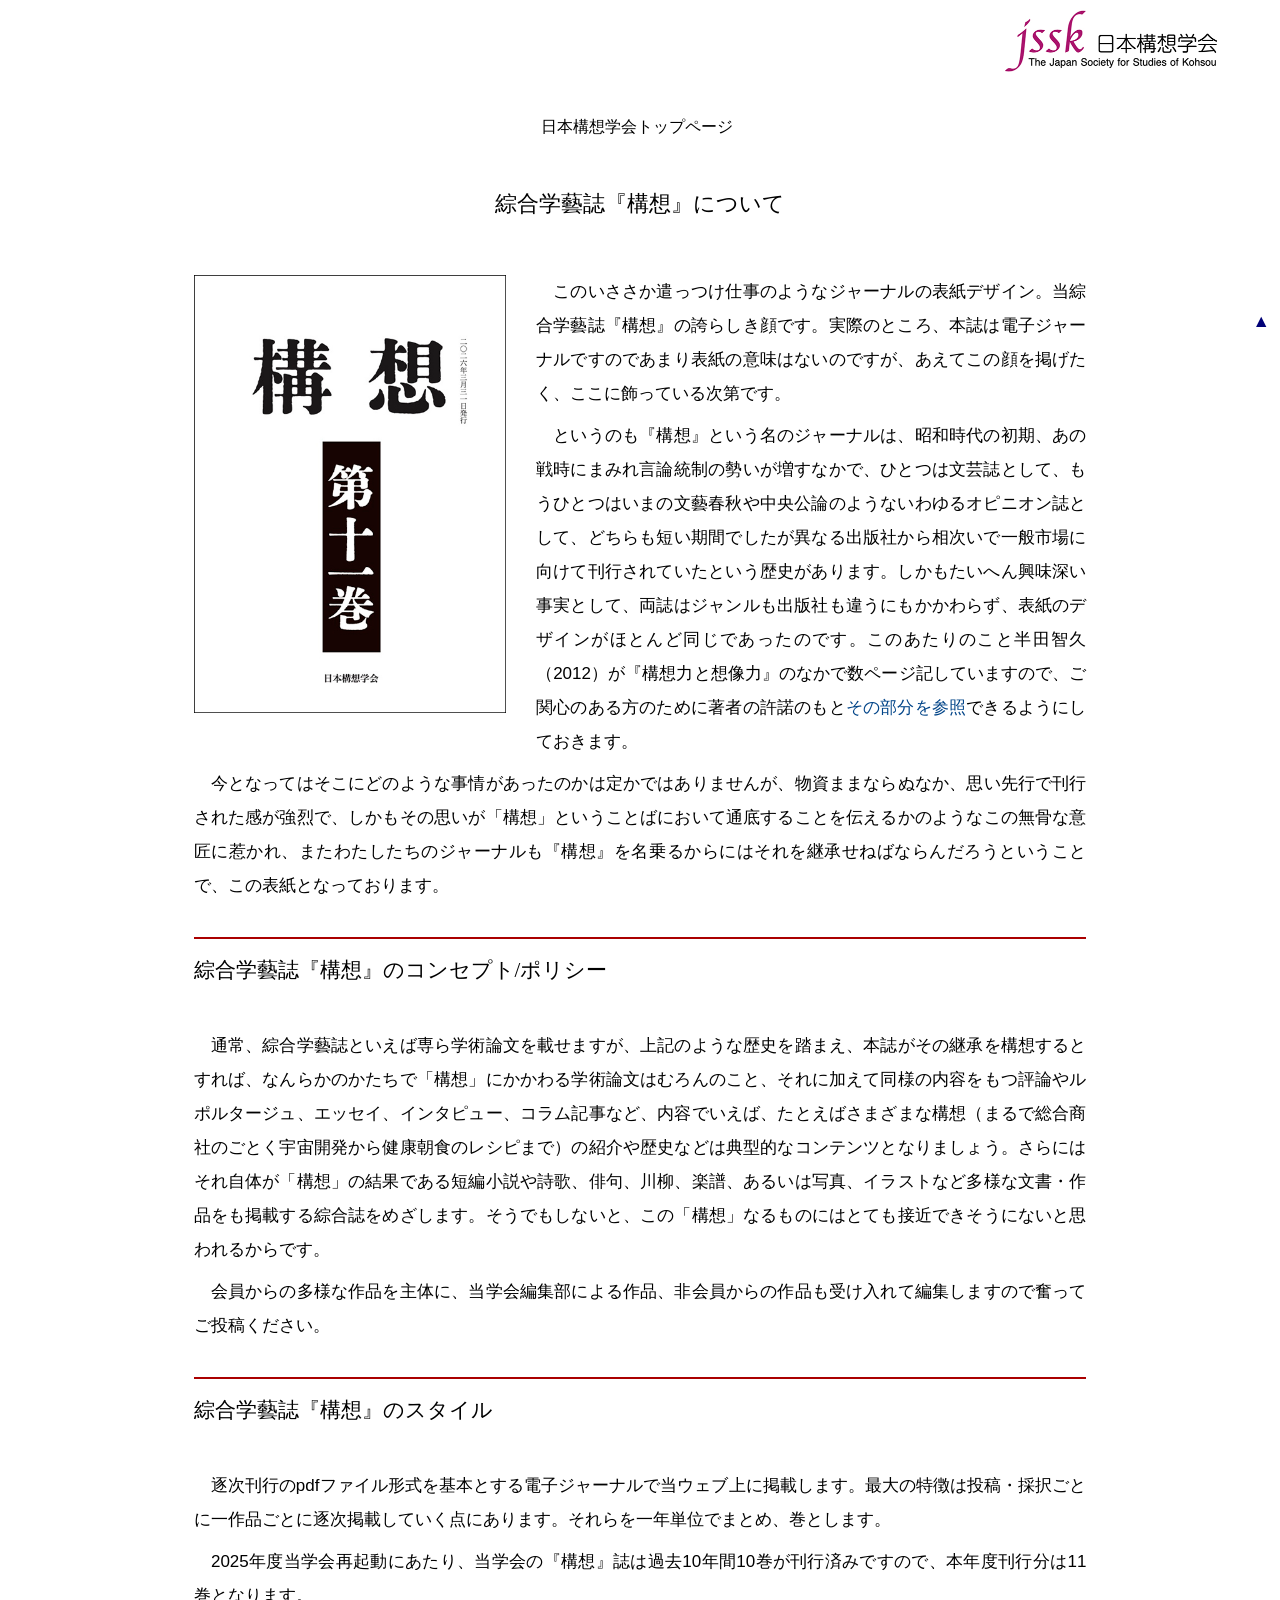
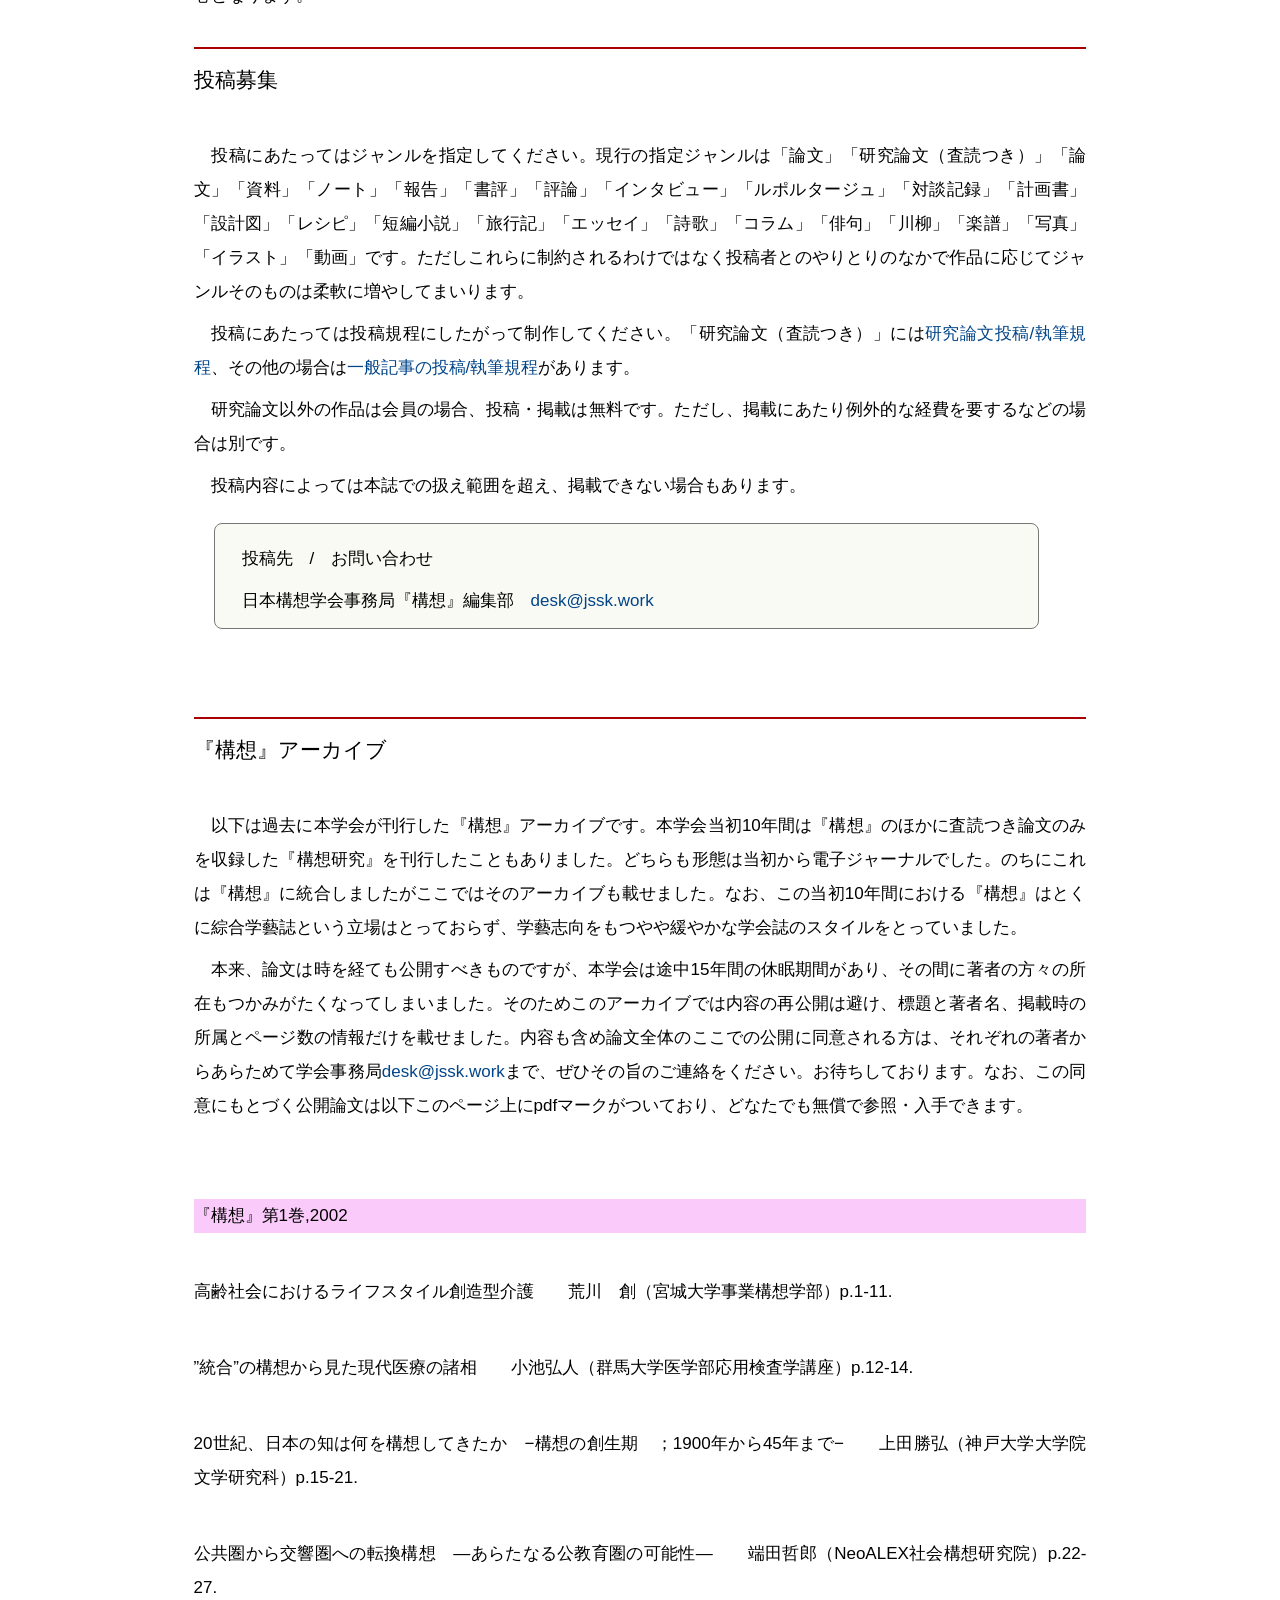
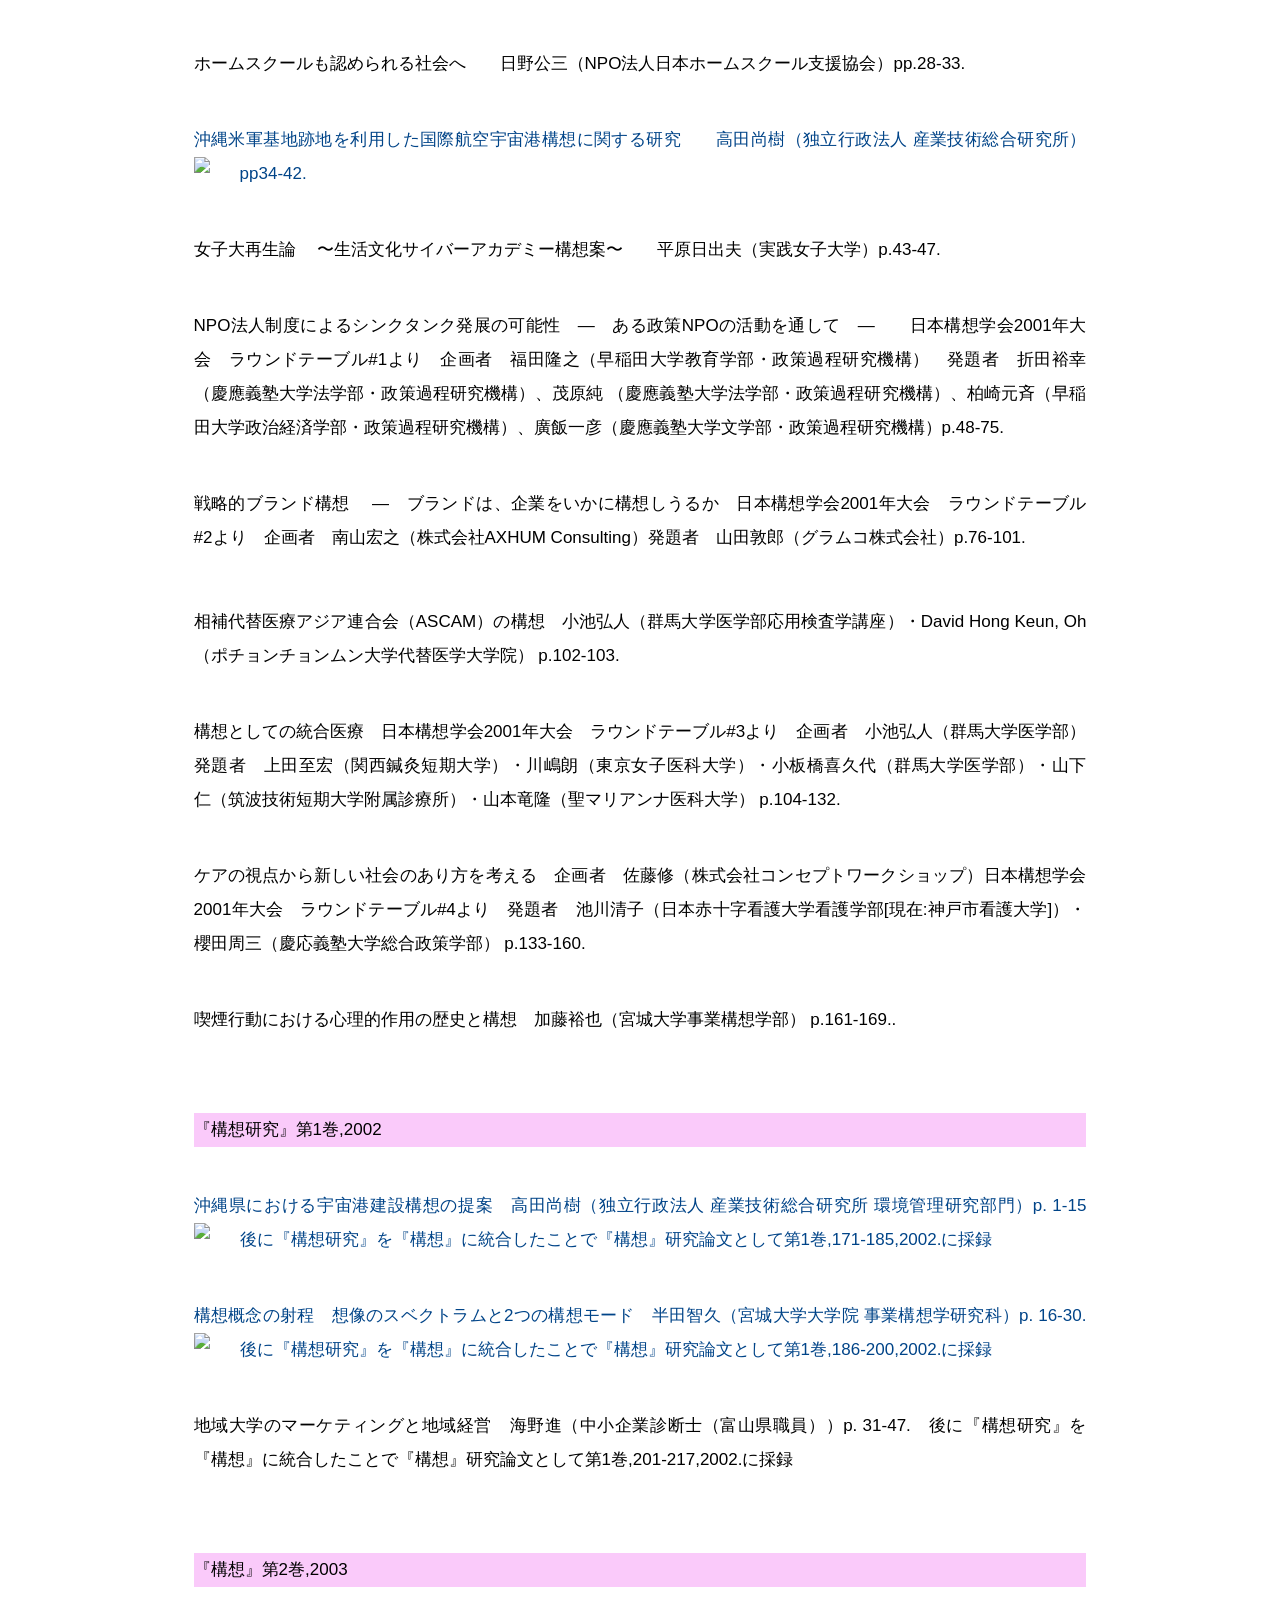
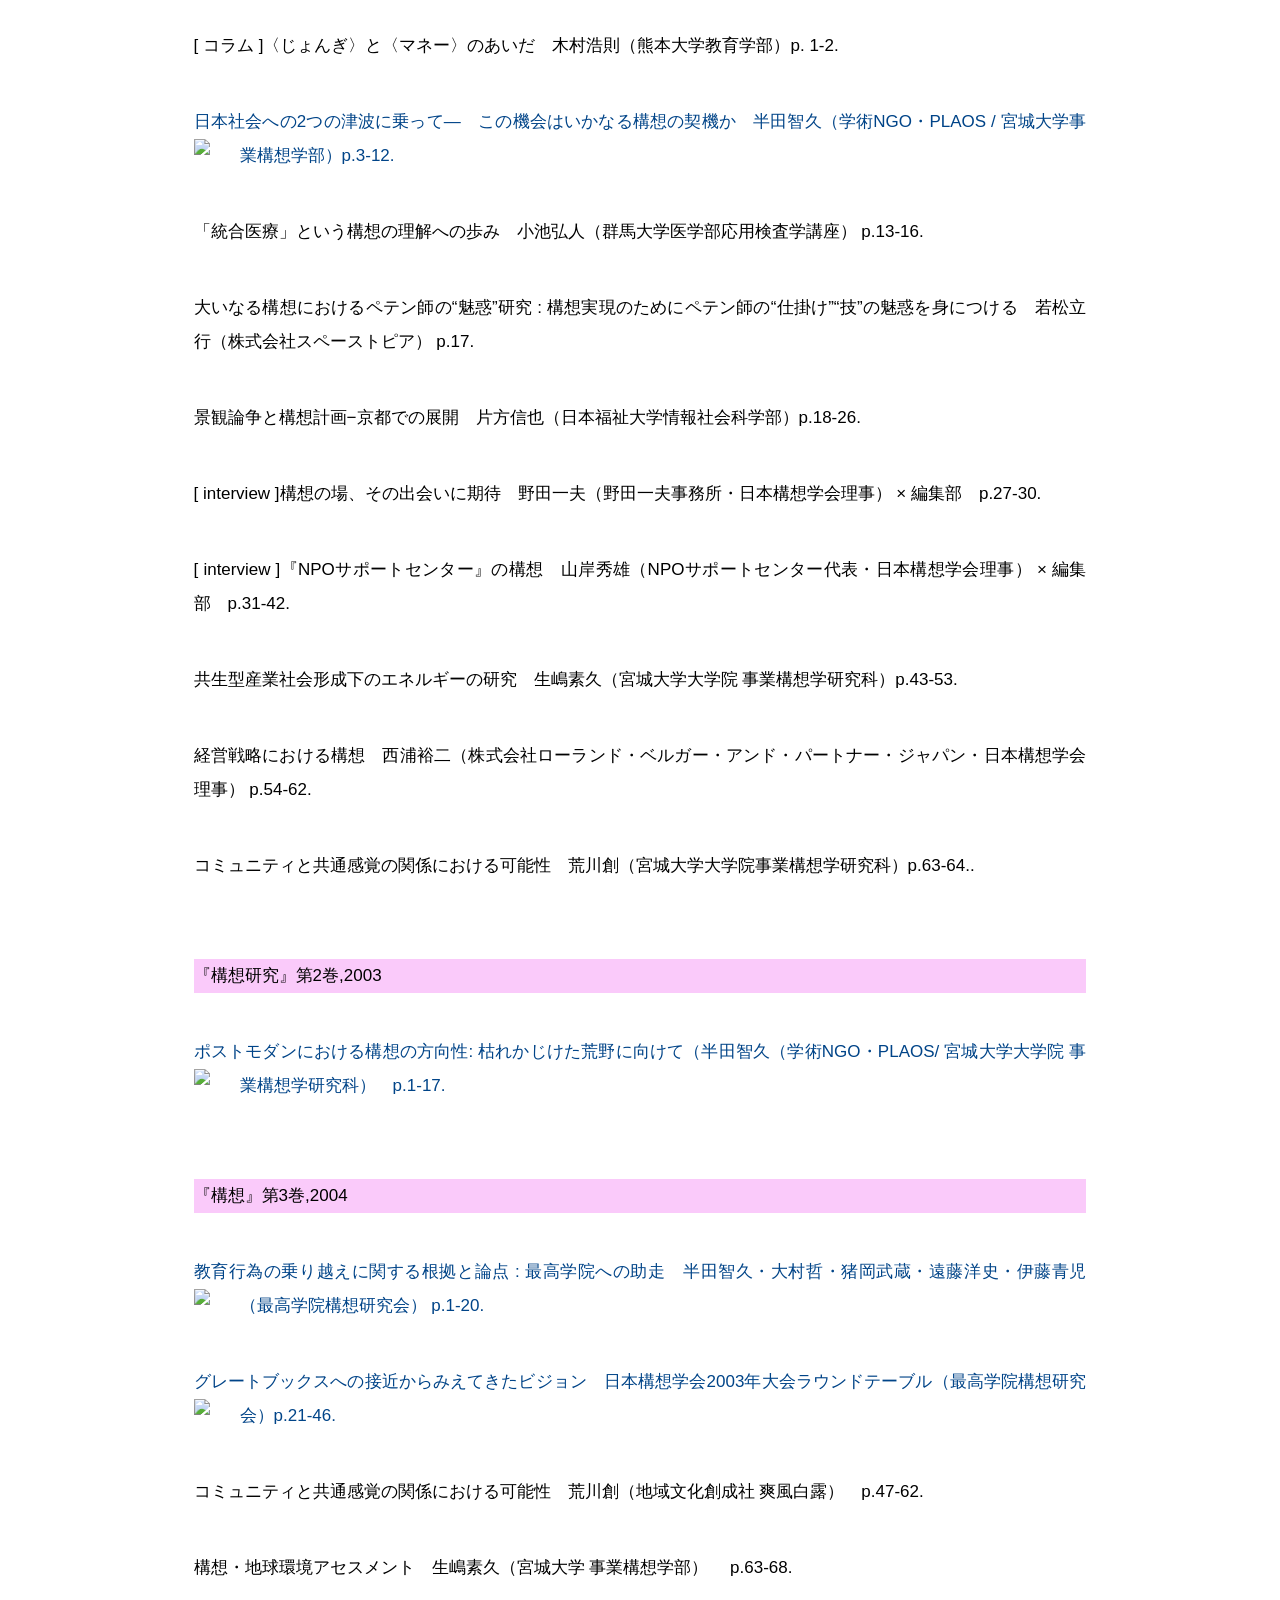
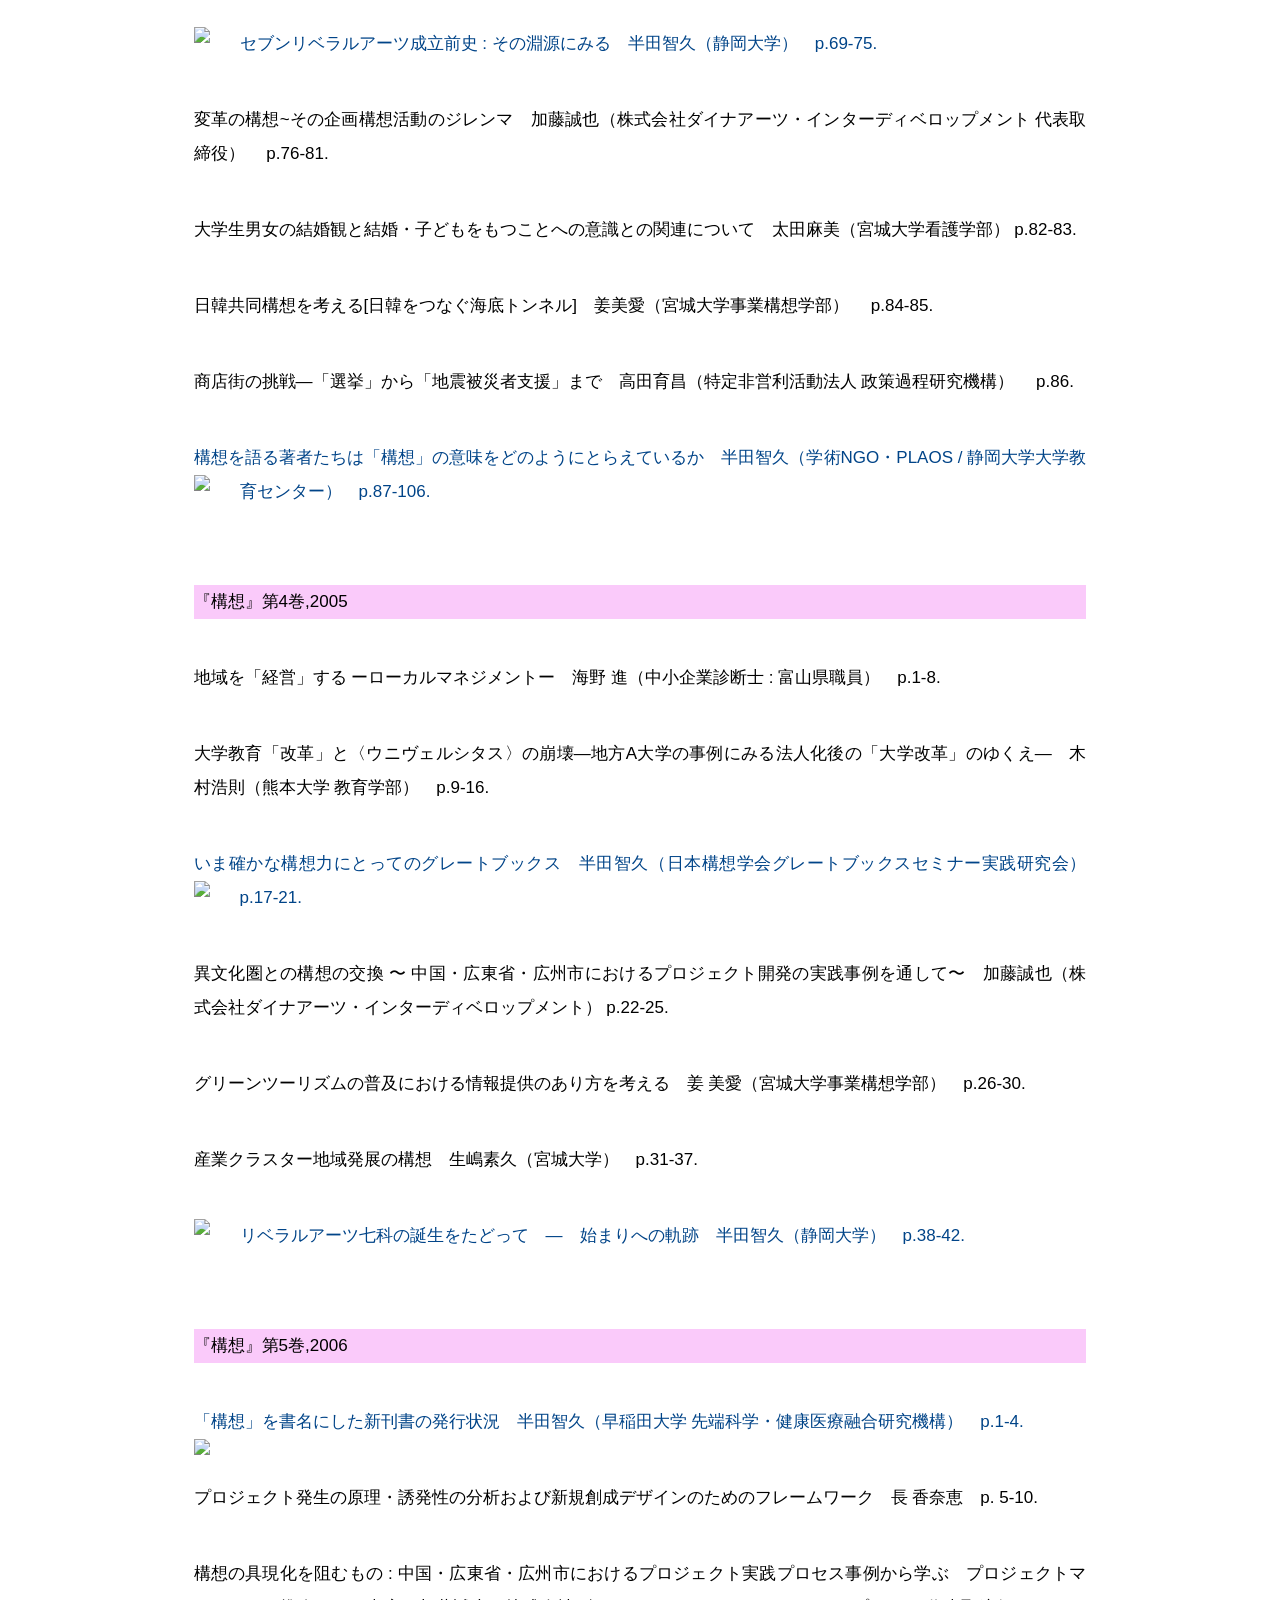
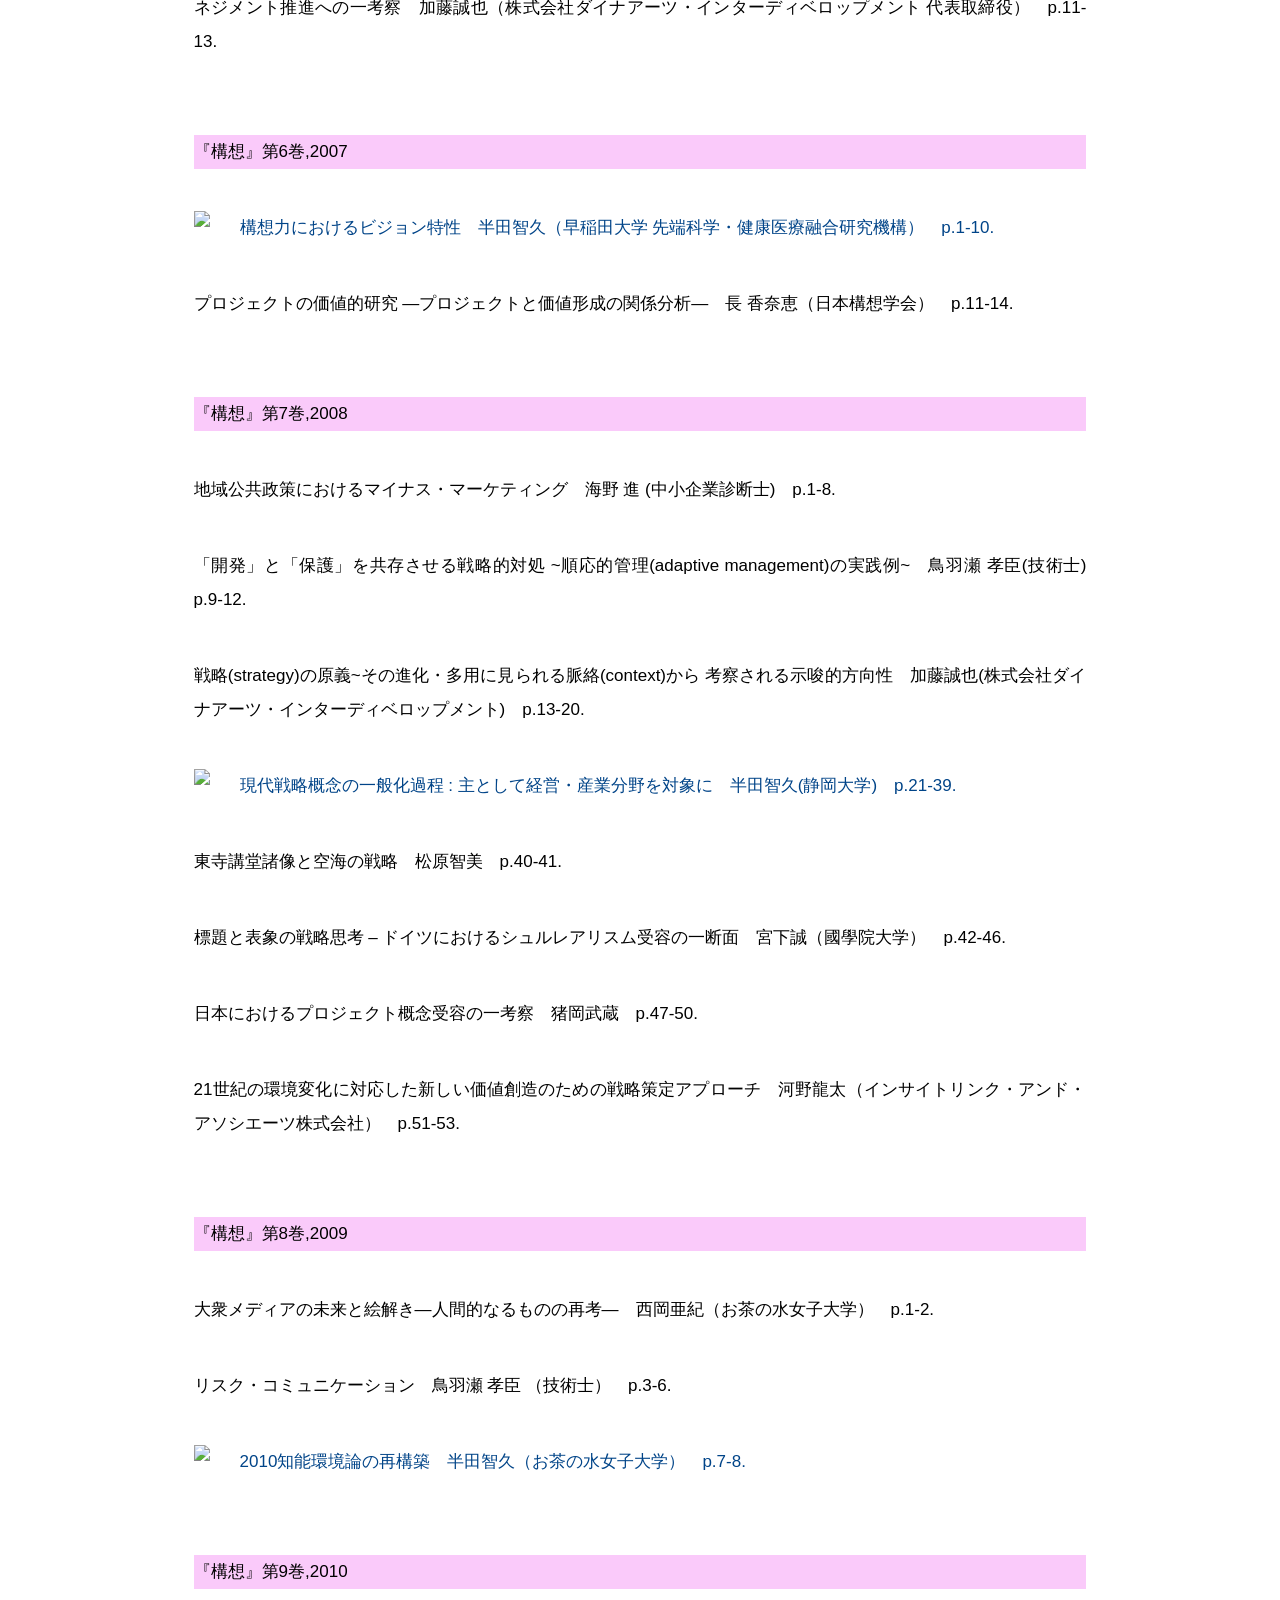
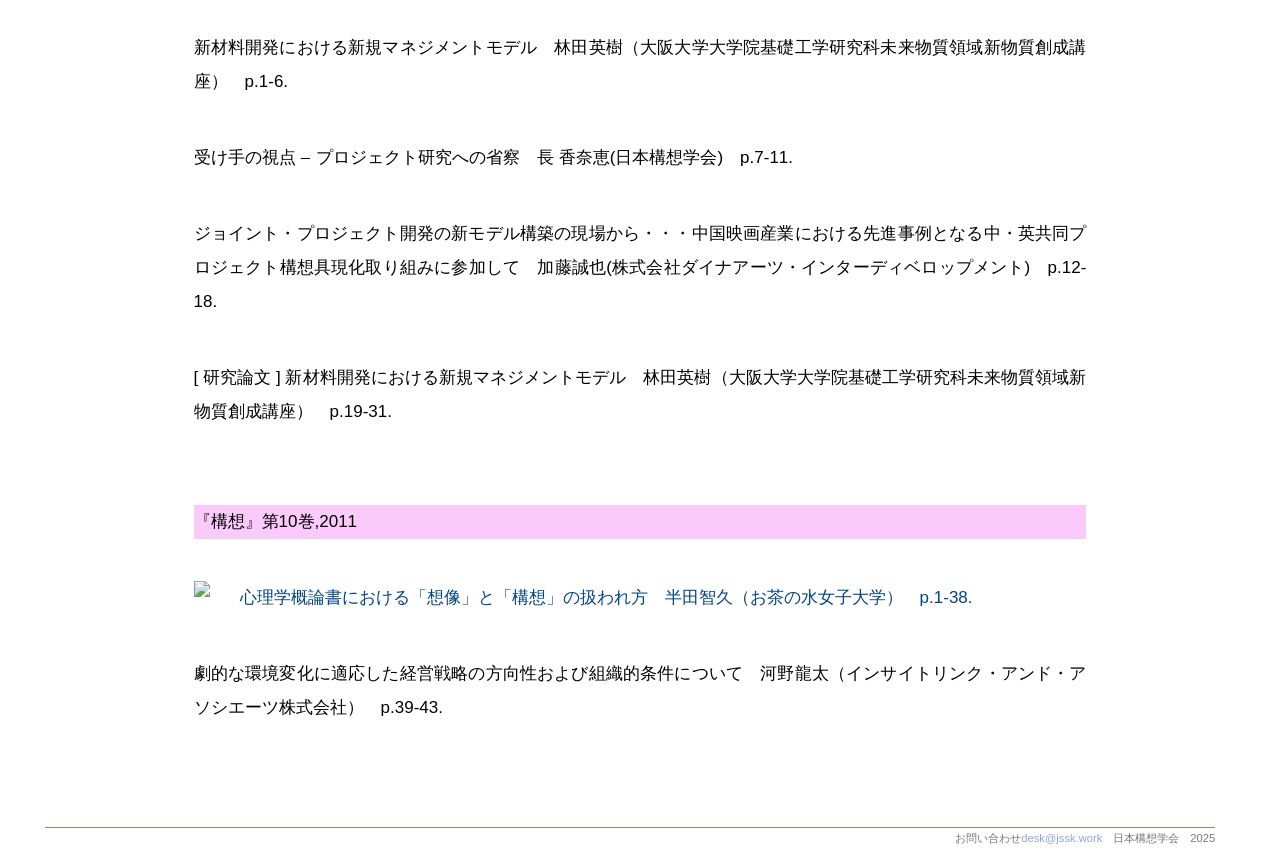
==== jour.html @ 6f62ec65 "Add files via upload" ====
<!DOCTYPE html>
<html lang="ja">
<head>

<title>日本構想学会</title>

<meta charset="utf-8">

<meta name="viewport" content="width=device-width,initial-scale=1.0">

<link rel="icon" type="image/png" href="images/aticon152.png">
<link rel="apple-touch-icon" href="images/aticon152.png"> 

<link rel="stylesheet" type="text/css" href="css/jssk1.css">
		<script type="text/javascript" src="js/jquery-1.11.0.min.js"></script>
<script type="text/javascript" src="js/smooth-scroll.min.js"></script>

<script type="text/javascript">
		 $(function () {
		   $('input[type="submit"]').button(); 
		  $('input[type="button"]').button();
			 $('a.fn1').button();
		//   $('#nav-dock a').button();
	});	  
 </script>
		<script type="text/javascript" src="//typesquare.com/3/tsst/script/ja/typesquare.js?617a9637c19c449ebeb654f1ac1e02e5" charset="utf-8"></script>

</head>
  

<body>

<div id="nav-dock">
		<a href="#sec" data-scroll><div class="aa">▲</div></a><br>
</div>

<div id="wrapper">
<div id="sec"></div>
<div id="topline">
<div class="c2">
	<div class ="logo">
		<a href="index.php"><img src="images/jsskLOBOm.jpg"></a>
	</div>
</div>

</div>

<div id="menu">
	<div id="menu-inner">
		<div id="navArea">
			<nav>
				<div class="inner">
					<ul id="menu-content">
						<li>
							<a href="index.html">日本構想学会トップページ<i class="blogicon-chevron-down"></i></a>
						</li>
					</ul>
				</div>
			</nav>
		</div>
	</div>
</div>


<div class="jus75">
<div class="txtx8">綜合学藝誌『構想』について</div>
<br>
<div class="pngon45L">
	<a href="kj.php"><img src="images/kohcov.jpg"></a>
</div>

<p>　このいささか遣っつけ仕事のようなジャーナルの表紙デザイン。当綜合学藝誌『構想』の誇らしき顔です。実際のところ、本誌は電子ジャーナルですのであまり表紙の意味はないのですが、あえてこの顔を掲げたく、ここに飾っている次第です。</p>
<p>　というのも『構想』という名のジャーナルは、昭和時代の初期、あの戦時にまみれ言論統制の勢いが増すなかで、ひとつは文芸誌として、もうひとつはいまの文藝春秋や中央公論のようないわゆるオピニオン誌として、どちらも短い期間でしたが異なる出版社から相次いで一般市場に向けて刊行されていたという歴史があります。しかもたいへん興味深い事実として、両誌はジャンルも出版社も違うにもかかわらず、表紙のデザインがほとんど同じであったのです。このあたりのこと半田智久（2012）が『構想力と想像力』のなかで数ページ記していますので、ご関心のある方のために著者の許諾のもと<a = href="pdf/kands.pdf">その部分を参照</a>できるようにしておきます。</p>
<p>　今となってはそこにどのような事情があったのかは定かではありませんが、物資ままならぬなか、思い先行で刊行された感が強烈で、しかもその思いが「構想」ということばにおいて通底することを伝えるかのようなこの無骨な意匠に惹かれ、またわたしたちのジャーナルも『構想』を名乗るからにはそれを継承せねばならんだろうということで、この表紙となっております。</p>
<br>

<div class="txtx7red">綜合学藝誌『構想』のコンセプト/ポリシー</div>
<br>

<p>　通常、綜合学藝誌といえば専ら学術論文を載せますが、上記のような歴史を踏まえ、本誌がその継承を構想するとすれば、なんらかのかたちで「構想」にかかわる学術論文はむろんのこと、それに加えて同様の内容をもつ評論やルポルタージュ、エッセイ、インタピュー、コラム記事など、内容でいえば、たとえばさまざまな構想（まるで総合商社のごとく宇宙開発から健康朝食のレシピまで）の紹介や歴史などは典型的なコンテンツとなりましょう。さらにはそれ自体が「構想」の結果である短編小説や詩歌、俳句、川柳、楽譜、あるいは写真、イラストなど多様な文書・作品をも掲載する綜合誌をめざします。そうでもしないと、この「構想」なるものにはとても接近できそうにないと思われるからです。</p>
<p>　会員からの多様な作品を主体に、当学会編集部による作品、非会員からの作品も受け入れて編集しますので奮ってご投稿ください。</p>
<br>

<div class="txtx7red">綜合学藝誌『構想』のスタイル</div>
<br>
<p>　逐次刊行のpdfファイル形式を基本とする電子ジャーナルで当ウェブ上に掲載します。最大の特徴は投稿・採択ごとに一作品ごとに逐次掲載していく点にあります。それらを一年単位でまとめ、巻とします。</p>
<p>　2025年度当学会再起動にあたり、当学会の『構想』誌は過去10年間10巻が刊行済みですので、本年度刊行分は11巻となります。</p>

<br>

<div class="txtx7red">投稿募集</div>
<br>
<p>　投稿にあたってはジャンルを指定してください。現行の指定ジャンルは「論文」「研究論文（査読つき）」「論文」「資料」「ノート」「報告」「書評」「評論」「インタビュー」「ルポルタージュ」「対談記録」「計画書」「設計図」「レシピ」「短編小説」「旅行記」「エッセイ」「詩歌」「コラム」「俳句」「川柳」「楽譜」「写真」「イラスト」「動画」です。ただしこれらに制約されるわけではなく投稿者とのやりとりのなかで作品に応じてジャンルそのものは柔軟に増やしてまいります。</p>
<p>　投稿にあたっては投稿規程にしたがって制作してください。「研究論文（査読つき）」には<a href="pdf/rurjw.pdf">研究論文投稿/執筆規程</a>、その他の場合は<a href="pdf/rugjw.pdf">一般記事の投稿/執筆規程</a>があります。</p>
<p>　研究論文以外の作品は会員の場合、投稿・掲載は無料です。ただし、掲載にあたり例外的な経費を要するなどの場合は別です。</p>
<p>　投稿内容によっては本誌での扱え範囲を超え、掲載できない場合もあります。</p>
<div class="ccc2">
<p>　投稿先　/　お問い合わせ</p>
<p>　日本構想学会事務局『構想』編集部　<a href="mailto:desk@jssk.work">desk@jssk.work</a></p>
</div>
<br>
<br>
<div class="clear"></div>
<div class="txtx7red">『構想』アーカイブ</div>
<br>
<p>　以下は過去に本学会が刊行した『構想』アーカイブです。本学会当初10年間は『構想』のほかに査読つき論文のみを収録した『構想研究』を刊行したこともありました。どちらも形態は当初から電子ジャーナルでした。のちにこれは『構想』に統合しましたがここではそのアーカイブも載せました。なお、この当初10年間における『構想』はとくに綜合学藝誌という立場はとっておらず、学藝志向をもつやや緩やかな学会誌のスタイルをとっていました。</p>
<p>　本来、論文は時を経ても公開すべきものですが、本学会は途中15年間の休眠期間があり、その間に著者の方々の所在もつかみがたくなってしまいました。そのためこのアーカイブでは内容の再公開は避け、標題と著者名、掲載時の所属とページ数の情報だけを載せました。内容も含め論文全体のここでの公開に同意される方は、それぞれの著者からあらためて学会事務局<a href="mailto:desk@jssk.work">desk@jssk.work</a>まで、ぜひその旨のご連絡をください。お待ちしております。なお、この同意にもとづく公開論文は以下このページ上にpdfマークがついており、どなたでも無償で参照・入手できます。</p>
<br><br>
<p style="background-color:#facafa;">『構想』第1巻,2002</p>
　<br>

<p>高齢社会におけるライフスタイル創造型介護　　荒川　創（宮城大学事業構想学部）p.1-11.</p>
<br>
<p>”統合”の構想から見た現代医療の諸相　　小池弘人（群馬大学医学部応用検査学講座）p.12-14.</p>
<br>
<p>20世紀、日本の知は何を構想してきたか　−構想の創生期　；1900年から45年まで−　　上田勝弘（神戸大学大学院文学研究科）p.15-21.</p>
<br>
<p>公共圏から交響圏への転換構想　—あらたなる公教育圏の可能性—　　端田哲郎（NeoALEX社会構想研究院）p.22-27.</p>
<br>
<p>ホームスクールも認められる社会へ　　日野公三（NPO法人日本ホームスクール支援協会）pp.28-33.</p>
<br>
<p><a href="pdf/k1-34.pdf">沖縄米軍基地跡地を利用した国際航空宇宙港構想に関する研究　　高田尚樹（独立行政法人 産業技術総合研究所）pp34-42.　<img src="images/PDF.png"></a></p>
<br>
<p>女子大再生論 　〜生活文化サイバーアカデミー構想案〜　　平原日出夫（実践女子大学）p.43-47.</p>
<br>
<p>NPO法人制度によるシンクタンク発展の可能性　—　ある政策NPOの活動を通して　—　　日本構想学会2001年大会　ラウンドテーブル#1より　企画者　福田隆之（早稲田大学教育学部・政策過程研究機構）　発題者　折田裕幸（慶應義塾大学法学部・政策過程研究機構）、茂原純 （慶應義塾大学法学部・政策過程研究機構）、柏崎元斉（早稲田大学政治経済学部・政策過程研究機構）、廣飯一彦（慶應義塾大学文学部・政策過程研究機構）p.48-75.</p>
<br>
<p>戦略的ブランド構想 　—　ブランドは、企業をいかに構想しうるか　日本構想学会2001年大会　ラウンドテーブル#2より　企画者　南山宏之（株式会社AXHUM Consulting）発題者　山田敦郎（グラムコ株式会社）p.76-101.
<p><p>　　　　
<p><p>相補代替医療アジア連合会（ASCAM）の構想　小池弘人（群馬大学医学部応用検査学講座）・David Hong Keun, Oh（ポチョンチョンムン大学代替医学大学院） p.102-103.</p>
<br>
<p>構想としての統合医療　日本構想学会2001年大会　ラウンドテーブル#3より　企画者　小池弘人（群馬大学医学部）発題者　上田至宏（関西鍼灸短期大学）・川嶋朗（東京女子医科大学）・小板橋喜久代（群馬大学医学部）・山下　仁（筑波技術短期大学附属診療所）・山本竜隆（聖マリアンナ医科大学） p.104-132.</p>
<br>
<p>ケアの視点から新しい社会のあり方を考える　企画者　佐藤修（株式会社コンセプトワークショップ）日本構想学会2001年大会　ラウンドテーブル#4より　発題者　池川清子（日本赤十字看護大学看護学部[現在:神戸市看護大学]）・櫻田周三（慶応義塾大学総合政策学部） p.133-160.</p>
<br>
<p>喫煙行動における心理的作用の歴史と構想　加藤裕也（宮城大学事業構想学部） p.161-169..</p>
<br><br>

<p style="background-color:#facafa;">『構想研究』第1巻,2002</p>
　<br>
<p><a href="pdf/k1-171.pdf">沖縄県における宇宙港建設構想の提案　高田尚樹（独立行政法人 産業技術総合研究所 環境管理研究部門）p. 1-15　後に『構想研究』を『構想』に統合したことで『構想』研究論文として第1巻,171-185,2002.に採録　<img src="images/PDF.png"></a></p>
<br>
<p><a href="pdf/kk1-16.pdf">構想概念の射程　想像のスベクトラムと2つの構想モード　半田智久（宮城大学大学院 事業構想学研究科）p. 16-30.　後に『構想研究』を『構想』に統合したことで『構想』研究論文として第1巻,186-200,2002.に採録　<img src="images/PDF.png"></a></p>
<br>
<p>地域大学のマーケティングと地域経営　海野進（中小企業診断士（富山県職員））p. 31-47.　後に『構想研究』を『構想』に統合したことで『構想』研究論文として第1巻,201-217,2002.に採録　</p>
<br><br>

<p style="background-color:#facafa;">『構想』第2巻,2003</p>
　<br>
<p>[ コラム ]〈じょんぎ〉と〈マネー〉のあいだ　木村浩則（熊本大学教育学部）p. 1-2.</p>
<br>
<p><a href="pdf/k2-3.pdf">日本社会への2つの津波に乗って—　この機会はいかなる構想の契機か　半田智久（学術NGO・PLAOS / 宮城大学事業構想学部）p.3-12.　<img src="images/PDF.png"></a></p>
<br>
<p>「統合医療」という構想の理解への歩み　小池弘人（群馬大学医学部応用検査学講座） p.13-16.</p>
<br>
<p>大いなる構想におけるペテン師の“魅惑”研究 : 構想実現のためにペテン師の“仕掛け”“技”の魅惑を身につける　若松立行（株式会社スペーストピア） p.17.</p>
<br>
<p>景観論争と構想計画−京都での展開　片方信也（日本福祉大学情報社会科学部）p.18-26.</p>
<br>
<p>[ interview ]構想の場、その出会いに期待　野田一夫（野田一夫事務所・日本構想学会理事） × 編集部　p.27-30.</p>
<br>
<p>[ interview ]『NPOサポートセンター』の構想　山岸秀雄（NPOサポートセンター代表・日本構想学会理事） × 編集部　p.31-42.</p>
<br>
<p>共生型産業社会形成下のエネルギーの研究　生嶋素久（宮城大学大学院 事業構想学研究科）p.43-53.</p>
<br>
<p>経営戦略における構想　西浦裕二（株式会社ローランド・ベルガー・アンド・パートナー・ジャパン・日本構想学会理事） p.54-62.</p>
<br>
<p>コミュニティと共通感覚の関係における可能性　荒川創（宮城大学大学院事業構想学研究科）p.63-64..</p>
<br><br>

<p style="background-color:#facafa;">『構想研究』第2巻,2003</p>
　<br>
<p><a href="pdf/kk2-1.pdf">ポストモダンにおける構想の方向性: 枯れかじけた荒野に向けて（半田智久（学術NGO・PLAOS/ 宮城大学大学院 事業構想学研究科）　p.1-17.　<img src="images/PDF.png"></a></p>
<br><br>

<p style="background-color:#facafa;">『構想』第3巻,2004</p>
　<br>
<p><a href="pdf/k3-1.pdf">教育行為の乗り越えに関する根拠と論点 : 最高学院への助走　半田智久・大村哲・猪岡武蔵・遠藤洋史・伊藤青児（最高学院構想研究会） p.1-20.　<img src="images/PDF.png"></a></p>
<br>
<p><a href="pdf/k3-21.pdf">グレートブックスへの接近からみえてきたビジョン　日本構想学会2003年大会ラウンドテーブル（最高学院構想研究会）p.21-46.　<img src="images/PDF.png"></a></p>
<br>
<p>コミュニティと共通感覚の関係における可能性　荒川創（地域文化創成社 爽風白露）　p.47-62.</p>
<br>
<p>構想・地球環境アセスメント　生嶋素久（宮城大学 事業構想学部） 　p.63-68.</p>
<br>
<p><a href="pdf/k3-69.pdf">セブンリベラルアーツ成立前史 : その淵源にみる　半田智久（静岡大学）　p.69-75.　<img src="images/PDF.png"></a></p>
<br>
<p>変革の構想~その企画構想活動のジレンマ　加藤誠也（株式会社ダイナアーツ・インターディベロップメント 代表取締役） 　p.76-81.</p>
<br>
<p>大学生男女の結婚観と結婚・子どもをもつことへの意識との関連について　太田麻美（宮城大学看護学部） p.82-83.</p>
<br>
<p>日韓共同構想を考える[日韓をつなぐ海底トンネル]　姜美愛（宮城大学事業構想学部） 　p.84-85.</p>
<br>
<p>商店街の挑戦—「選挙」から「地震被災者支援」まで　高田育昌（特定非営利活動法人 政策過程研究機構） 　p.86.</p>
<br>
<p><a href="pdf/k3-87.pdf">構想を語る著者たちは「構想」の意味をどのようにとらえているか　半田智久（学術NGO・PLAOS / 静岡大学大学教育センター）　p.87-106.　<img src="images/PDF.png"></a></p>

<br><br>

<p style="background-color:#facafa;">『構想』第4巻,2005</p>
<br>

<p>地域を「経営」する ーローカルマネジメントー　海野 進（中小企業診断士 : 富山県職員）　p.1-8.</p>
<br>
<p>大学教育「改革」と〈ウニヴェルシタス〉の崩壊―地方A大学の事例にみる法人化後の「大学改革」のゆくえ―　木村浩則（熊本大学 教育学部）　p.9-16.</p>
<br>
<p><a href="pdf/k4-17.pdf">いま確かな構想力にとってのグレートブックス　半田智久（日本構想学会グレートブックスセミナー実践研究会）　p.17-21.　<img src="images/PDF.png"></a></p>
<br>
<p>異文化圏との構想の交換 〜 中国・広東省・広州市におけるプロジェクト開発の実践事例を通して〜　加藤誠也（株式会社ダイナアーツ・インターディベロップメント） p.22-25.</p>
<br>
<p>グリーンツーリズムの普及における情報提供のあり方を考える　姜 美愛（宮城大学事業構想学部）　p.26-30.</p>
<br>
<p>産業クラスター地域発展の構想　生嶋素久（宮城大学）　p.31-37.</p>
<br>
<p><a href="pdf/k4-38.pdf">リベラルアーツ七科の誕生をたどって　—　始まりへの軌跡　半田智久（静岡大学）　p.38-42.　<img src="images/PDF.png"></a></p>
<br><br>

<p style="background-color:#facafa;">『構想』第5巻,2006</p>
　<br>

<p><a href="pdf/k5-1.pdf">「構想」を書名にした新刊書の発行状況　半田智久（早稲田大学 先端科学・健康医療融合研究機構）　p.1-4.　<img src="images/PDF.png"></a></p>
<br>
<p>プロジェクト発生の原理・誘発性の分析および新規創成デザインのためのフレームワーク　長 香奈恵　p. 5-10.</p>
<br>
<p>構想の具現化を阻むもの : 中国・広東省・広州市におけるプロジェクト実践プロセス事例から学ぶ　プロジェクトマネジメント推進への一考察　加藤誠也（株式会社ダイナアーツ・インターディベロップメント 代表取締役）　p.11-13.</p>
<br><br>


<p style="background-color:#facafa;">『構想』第6巻,2007</p>
　<br>

<p><a href="pdf/k6-1.pdf">構想力におけるビジョン特性　半田智久（早稲田大学 先端科学・健康医療融合研究機構）　p.1-10.　<img src="images/PDF.png"></a></p>
<br>
<p>プロジェクトの価値的研究 ―プロジェクトと価値形成の関係分析―　長 香奈恵（日本構想学会）　p.11-14.</p>
<br><br>


<p style="background-color:#facafa;">『構想』第7巻,2008</p>
　<br>

<p>地域公共政策におけるマイナス・マーケティング　海野 進 (中小企業診断士)　p.1-8.</p>
<br>
<p>「開発」と「保護」を共存させる戦略的対処 ~順応的管理(adaptive management)の実践例~　鳥羽瀬 孝臣(技術士)　p.9-12.</p>
<br>
<p>戦略(strategy)の原義~その進化・多用に見られる脈絡(context)から 考察される示唆的方向性　加藤誠也(株式会社ダイナアーツ・インターディベロップメント)　p.13-20.</p>
<br>
<p><a href="pdf/k7-21.pdf">現代戦略概念の一般化過程 : 主として経営・産業分野を対象に　半田智久(静岡大学)　p.21-39.　<img src="images/PDF.png"></a></p>
<br>
<p>東寺講堂諸像と空海の戦略　松原智美　p.40-41.</p>
<br>
<p>標題と表象の戦略思考 – ドイツにおけるシュルレアリスム受容の一断面　宮下誠（國學院大学）　p.42-46.</p>
<br>
<p>日本におけるプロジェクト概念受容の一考察　猪岡武蔵　p.47-50.</p>
<br>
<p>21世紀の環境変化に対応した新しい価値創造のための戦略策定アプローチ　河野龍太（インサイトリンク・アンド・アソシエーツ株式会社）　p.51-53.</p>

<br><br>


<p style="background-color:#facafa;">『構想』第8巻,2009</p>
　<br>
<p>大衆メディアの未来と絵解き―人間的なるものの再考―　西岡亜紀（お茶の水女子大学）　p.1-2.</p>
<br>
<p>リスク・コミュニケーション　鳥羽瀬 孝臣 （技術士）　p.3-6.</p>
<br>
<p><a href="pdf/k8-7.pdf">2010知能環境論の再構築　半田智久（お茶の水女子大学）　p.7-8.　<img src="images/PDF.png"></a></p>

<br><br>


<p style="background-color:#facafa;">『構想』第9巻,2010</p>
　<br>

<p>新材料開発における新規マネジメントモデル　林田英樹（大阪大学大学院基礎工学研究科未来物質領域新物質創成講座）　p.1-6.</p>
<br>
<p>受け手の視点 ‒ プロジェクト研究への省察　長 香奈恵(日本構想学会)　p.7-11.</p>
<br>
<p>ジョイント・プロジェクト開発の新モデル構築の現場から・・・中国映画産業における先進事例となる中・英共同プロジェクト構想具現化取り組みに参加して　加藤誠也(株式会社ダイナアーツ・インターディベロップメント)　p.12-18.</p>
<br>
<p>[ 研究論文 ] 新材料開発における新規マネジメントモデル　林田英樹（大阪大学大学院基礎工学研究科未来物質領域新物質創成講座）　p.19-31.</p>

<br><br>


<p style="background-color:#facafa;">『構想』第10巻,2011</p>
　<br>
<p><a href="pdf/k10-1.pdf">心理学概論書における「想像」と「構想」の扱われ方　半田智久（お茶の水女子大学）　p.1-38.　<img src="images/PDF.png"></a></p>
<br>
<p>劇的な環境変化に適応した経営戦略の方向性および組織的条件について　河野龍太（インサイトリンク・アンド・アソシエーツ株式会社）　p.39-43.</p>


<br><br><br>
</div>
<div class="foot">お問い合わせ<a href="mailto:desk@jssk.work">desk@jssk.work</a>　日本構想学会　2025</div>
</div>


<script type="text/javascript">
$(function () {
  $("#js-pagetop").click(function () {
    $('html, body').animate({
      scrollTop: 0
    }, 300);
  });
  $(window).scroll(function () {
    if ($(window).scrollTop() > 1) {
      $('#js-pagetop').fadeIn(300).css('display', 'flex')
    } else {
      $('#js-pagetop').fadeOut(300)
    }
  });
});

smoothScroll.init() ;

</script>

</body>

</html>
---- css/jssk1.css ----
@charset "UTF-8";
* {
	padding: 0;
	margin: 0;
}
html {
	padding: 0;
	margin: 0;
}

body{
font-family: "繝偵Λ繧ｮ繝惹ｸｸ繧ｴ W4 JIS2004",Arial;
  background: #ffffff;
	font-size:17px;
	color: #000;
}

img {
	border: none;
	vertical-align: top;
	max-width: 100%; 
}

p {	
	margin-top: 0.5rem;
}

#nav-dock {
	position: fixed;
	right: 10px;
	top: 35%;
	color: #fff;
	font-size: 0.8rem;
	z-index: 50;
	line-height: 12px;
}

#nav-dock a{
	font-family: "繝偵Λ繧ｮ繝惹ｸｸ繧ｴ W4 JIS2004";
	color: #007;
	font-size: 1.1rem;
	text-decoration: none;
}

a{
  text-decoration: none;
	color: #048;
}

.nav {
	display: -webkit-flex; 
	display: flex;
	flex-wrap: wrap;
	justify-content: center;
	width: 100%;
	height: auto;
	padding: 0 0 5px 0;
}

.nav a {
  margin: 5px;
 border: solid 1px #948668;
  background: #a0b0c0;
  color: #fff;
  padding: 8px 11px;
  text-decoration: none;
}
.nav .onn {
  background: #92a3dd;
}

.nav a:hover {
	color:#fff888;
  background: #92a3dd;
}


.fdtV{
	width: 90%;
	margin: 20px auto;
	border: solid 2px #77a;
}

.fdt2{
	width: 80%;
	line-height: 1.8rem;
	margin: 20px auto;

}

.bor1V{
	border-bottom: solid 2px #bab;
	margin: 20px 0;
}

.bor2V{
	border-bottom: solid 1px #7b7;
	margin: 20px 0;
}

.bor2B{
	border-bottom: solid 1px #77a;
	margin: 20px 0;
}

input[type="submit"],
input[type="text"],
select,
textarea,
button {
	-moz-appearance: none;
	-webkit-appearance: none;
	-webkit-box-shadow: none;
	box-shadow: none;
	outline: none;
	border: solid 1px #ddd;
	
}


input[type="text"],
textarea {
	background: #f8f8fc;
	font-size: 16px;
	padding: 12px 10px;
	width: 80%;
	transition: 0.6s;
	border-radius: 0;
}

input[type="text"]:focus,
textarea:focus {
	background: #e9f5fb;
	box-shadow: 0 1px 3px rgba(0, 0, 0, 0.1);
}

textarea{
	display: inline-block;
	width: 90%;
}

.moji3{
	color: #000;
	font-size: 1.2rem;
	line-height: 2.0rem;
	font-family: "繝偵Λ繧ｮ繝惹ｸｸ繧ｴ W4 JIS2004";
}

.moji5{
	color: #500;
	font-size: 13pt;
	line-height: 2.0rem;
	font-family: "繝偵Λ繧ｮ繝惹ｸｸ繧ｴ W5 JIS2004";
}

.moji6{
	color: #000;
	font-size: 13pt;
	line-height: 2.0rem;
	font-family: "繝偵Λ繧ｮ繝惹ｸｸ繧ｴ W3 JIS2004";
}

.moji7{
	color: darkred;
	font-size: 1.0rem;
	font-family: "繝偵Λ繧ｮ繝惹ｸｸ繧ｴ W3 JIS2004";
}

.moji7dblue{
	color: blue;
	font-size: 1.0rem;
	font-family: "繝偵Λ繧ｮ繝惹ｸｸ繧ｴ W3 JIS2004";
}

.moji8{
	line-height: 1.4rem;
	font-family: "繝偵Λ繧ｮ繝惹ｸｸ繧ｴ W3 JIS2004";
}

.moji9{

	font-size: 1.2rem;
	font-family: "繝偵Λ繧ｮ繝惹ｸｸ繧ｴ W4 JIS2004";
}

.moji12{
	color: #000;
	font-size: 12pt;
	line-height: 1.8rem;
	font-family: "繝偵Λ繧ｮ繝惹ｸｸ繧ｴ W3 JIS2004";
}

.mojired{
	font-size: 1.1rem;
	font-family: "繝偵Λ繧ｮ繝惹ｸｸ繧ｴ W4 JIS2004";
	color: darkred;
}

.mojiw4{
	font-family: "繝偵Λ繧ｮ繝惹ｸｸ繧ｴ W4 JIS2004";
	color: #000;
}

.mojiw4 img{
	width: 300px;
	margin: 10px 0 15px 35px;
}

.nxbtwrap{
	width: 90%;
	text-align: center;
	margin: 30px auto;
}

#wrapper {
	width: 93%;
	margin: 0 auto;
font-family: "繝偵Λ繧ｮ繝惹ｸｸ繧ｴ W3 JIS2004",Arial, Helvetica;
	line-height: 200%;
}

#topline {
 display: flex;	
  flex-direction: column;
  }
  
#topline .c1 {
	height: 40px;
	background-image: linear-gradient(-90deg, #578CFF, #D6A9CA);

  border-bottom:  solid 3px #948668;
}

#topline .c2 {
display: -webkit-flex;
 display: flex;	
  flex-direction: row;
justify-content: right;
}


#topline .logo{
	background: #fff;

}

#topline .logo img{
	width: 250px;
}


.c1 {
	height: 20px;
  background: #92a3dd;
  border-bottom:  solid 3px #948668;
}

.c3 {
	height: 15px;
  background: #92a3dd;
  border-bottom:  solid 3px #948668;
}



#sec0{
	margin: 5% 5%;
}

#sec1{
	margin: 5% 5%;
}

#sec2{
	margin: 5% 5%;
}

#sec3{
	margin: 5% 5%;
}

#sec4{
	margin: 5% 5%;
}

#sec5{
	margin: 5% 5%;
}

#sec6{
	margin: 5% 5%;
}

#sec7{
	margin: 5% 5%;
}

#sec8{
	margin: 5% 5%;
}

#sec9{
	margin: 5% 5%;
}

#sec10{
	margin: 5% 5%;
}

.txtx0{
		padding: 20px 0px 30px 0px;
	  font-size: 1.2rem;
	  font-family: CenturyGothic, "繝偵Λ繧ｮ繝惹ｸｸ繧ｴ W5 JIS2004", Helvetica;
}

.txtx00{
		padding: 20px 0px 30px 0px;
	  font-size: 1.3rem;
	  font-family: CenturyGothic, "繝偵Λ繧ｮ繝惹ｸｸ繧ｴ W5 JIS2004", Helvetica;
}

.txtx00g{
	border-top: 2px #a00 solid;
	margin-top: 25px;
		padding: 15px 0px 20px 0px;
	font-size: 1.2rem;
	color: #251;
	  font-family: "繝偵Λ繧ｮ繝惹ｸｸ繧ｴ W4 JIS2004";
}

.txtx01{
	font-size: 1.1rem;
}

.txtx1{
	line-height: 1.8em;
	letter-spacing:0.8pt;
}



.txtx3{
	  font-size: 0.8rem;
	line-height: 1rem;
	font-family: "繝偵Λ繧ｮ繝惹ｸｸ繧ｴ W5  JIS2004";
}

.txtx3m{
	  font-size: 0.8rem;
	line-height: 0.8em;
	font-family: "繝偵Λ繧ｮ繝取�譛� W3  JIS2004";
}

.txtx3a{
	margin-top: 15px;
	  font-size: 0.9rem;
	line-height: 0.9em;
	font-family: "繝偵Λ繧ｮ繝取�譛� W3  JIS2004";
}

.txtx4{
	  font-size: 0.9rem;
	line-height: 1.2rem;
	font-family: "繝偵Λ繧ｮ繝惹ｸｸ繧ｴ W4  JIS2004";
	overflow: hidden;
}

.txtx41{
	  font-size: 0.9rem;
	line-height: 1.7rem;
	font-family: "繝偵Λ繧ｮ繝惹ｸｸ繧ｴ W4  JIS2004";
	overflow: hidden;
}

.txtx5{
	font-size: 1.1rem;
	font-family: "繝偵Λ繧ｮ繝惹ｸｸ繧ｴ W4 JIS2004";
	overflow: hidden;
}

.txtx6{
	font-size: 1.2rem;
	  font-family: "繝偵Λ繧ｮ繝惹ｸｸ繧ｴ W5 JIS2004";
}

.txtx7{
	font-size: 1.3rem;
	  font-family: "繝偵Λ繧ｮ繝惹ｸｸ繧ｴ W5 JIS2004";
}

.txtx7m{
	font-size: 1.3rem;
	  font-family: "繝偵Λ繧ｮ繝取�譛� W3  JIS2004";
}

.txtx7red{
	border-top: 2px #a00 solid;
	padding-top: 14px;
	font-size: 1.3rem;
	  font-family: "繝偵Λ繧ｮ繝惹ｸｸ繧ｴ W5 JIS2004";
}

.txtx7green{
	border-top: 1px #092 solid;
	padding-top: 14px;
	font-size: 1.0rem;
	  font-family: "繝偵Λ繧ｮ繝惹ｸｸ繧ｴ W4 JIS2004";
}

.txtx8{
	font-size: 1.4rem;
	  font-family: "繝偵Λ繧ｮ繝惹ｸｸ繧ｴ W5 JIS2004";
		margin: 0 auto;
	text-align: center;
}

.txtx88{
	font-size: 1.0rem;
	  font-family: "繝偵Λ繧ｮ繝惹ｸｸ繧ｴ W4 JIS2004";
		margin: 0 auto;
	text-align: center;
}

.txtx88Tb{
	font-size: 1.0rem;
		color: #990000;
	  font-family: "繝偵Λ繧ｮ繝惹ｸｸ繧ｴ W5 JIS2004";
}

.txtx888T{
	font-size: 1.2rem;
	  font-family: "繝偵Λ繧ｮ繝惹ｸｸ繧ｴ W5 JIS2004";
}

.txtx888Tb{
	font-size: 1.3rem;
		color: #990000;
	  font-family: "繝偵Λ繧ｮ繝惹ｸｸ繧ｴ W5 JIS2004";
}

.txtx888Tb2{
	font-size: 1.3rem;
		color: #660000;
	  font-family: "繝偵Λ繧ｮ繝惹ｸｸ繧ｴ W5 JIS2004";
}

.txtx888v{
	font-size: 1.3rem;
		color: #440088;
	  font-family: "繝偵Λ繧ｮ繝惹ｸｸ繧ｴ W5 JIS2004";
}

.txtx888B{
	font-size: 2rem;
	  font-family: "繝偵Λ繧ｮ繝手ｧ偵ざ W8 JIS2004";
}

.txtx999B{
	font-size: 1.2rem;
	  font-family: "繝偵Λ繧ｮ繝手ｧ偵ざ W5 JIS2004";
}

.txtx10{
	  font-family: "繝偵Λ繧ｮ繝惹ｸｸ繧ｴ W5 JIS2004";
	text-align: left;
}

.txtx11{
	font-size: 1.3rem;
	  font-family: "繝偵Λ繧ｮ繝惹ｸｸ繧ｴ W5 JIS2004";
}

.txtx12 {
display: -webkit-flex;
	display: flex;	
	flex-wrap: wrap; 
 justify-content: center;
}

.txtx12 .cc0 {
	margin:25px 15px;
	max-width: 800px;
}

.txtx12 .cc1 {
	margin:25px 15px;
	max-width: 480px;
}

.txtx12 .cc2 {
	margin:20px;
	width: 70%;
	padding: 40px;
	-webkit-border-radius:8px;
	-moz-border-radius:8px;
	border-radius:8px;
	background-color: #fff8fa;
}

.txtx13 {
display: -webkit-flex;
	display: flex;	
	flex-wrap: wrap; 
 justify-content: center;
}

.txtx13 .cc1 {
	margin:25px 15px;
	max-width: 800px;
}

.ccc2 {
	margin:20px;
	width: 90%;
	padding: 10px;
	-webkit-border-radius:8px;
	-moz-border-radius:8px;
	border: solid 1px #777;
	border-radius:8px;
	background-color: #fafaf4;
}

.linedot1{
	width: 98%;
	margin: 13px auto 55px  auto;
	border-top: 1px #555 dotted;
}

.linedot2{
	width: 98%;
	margin: 13px auto 30px  auto;
	border-top: 1px #555 dotted;
}

.radioset{
	font-size: 1.0rem;
	margin-left: 50px;
}


.pngon {
	width: 100%;
	margin: 20px auto;
	text-align: center;
}


.pngon100 {
	width: 100%;
	margin: 0 auto 10px auto;
}

.pngon85 {
	width: 85%;
	margin: 0 auto;
	text-align: center;
}

.pngon75 {
	width: 75%;
	margin: 20px auto;
	text-align: center;
}

.jus75{
	width: 75%;
	margin: 0 auto;
	text-align: justify;
}

.jus75 img{
	float: left;
	margin: 0 30px 20px 0;
}

.jus75m{
	width: 75%;
	margin: 0 auto;
	text-align: justify;
	font-family: "繝偵Λ繧ｮ繝惹ｸｸ繧ｴ W2 JIS2004";
	font-size:14px;
	line-height: 1.3rem;
}

.jus75o{
	width: 75%;
	margin: 0 auto;
	text-align: justify;
	overflow: hidden;
}

.jus75s{
	width: 75%;
	margin: 0 auto;
	text-align: justify;
	 font-family: "繝偵Λ繧ｮ繝惹ｸｸ繧ｴ W4 JIS2004";
	font-size:14px;
	line-height: 1.3rem;
}

.jus75st{
	width: 75%;
	margin: 0 auto;
	text-align: justify;
	 font-family: "繝偵Λ繧ｮ繝惹ｸｸ繧ｴ W5 JIS2004";
	font-size:18px;
	line-height: 2.5rem;
}

.jus80s{
	width: 80%;
	margin: 0 auto;
	text-align: justify;
	font-family: "繝偵Λ繧ｮ繝惹ｸｸ繧ｴ W3 JIS2004";
	font-size:0.9rem;
	line-height: 1.2rem;
}

.jus80s img{
	float: left;
	margin: 0 15px 10px 0;
}

.jus90s{
	width: 90%;
	margin: 0 auto;
	text-align: justify;
	font-family: "繝偵Λ繧ｮ繝惹ｸｸ繧ｴ W3 JIS2004";
	font-size:0.7rem;
	line-height: 1.0rem;
}

.jus90s2{
	width: 90%;
	margin: 0 auto;
	text-align: justify;
	font-family: "繝偵Λ繧ｮ繝惹ｸｸ繧ｴ W3 JIS2004";
	font-size:0.98rem;
	line-height: 1.8rem;
}

.jus90L{
	width: 90%;
	margin: 0 auto;
	padding: 15px;
	text-align: justify;
	font-family: "繝偵Λ繧ｮ繝惹ｸｸ繧ｴ W3 JIS2004";
	font-size:1.1rem;
	line-height: 1.8rem;
	border: solid 1px #740;
}

.pngon50 {
	width: 50%;
	margin: 20px auto;
}

.pngon35 {
        width: 35%;
        margin: 0 auto;
}    

.pngon45L {
        width: 35%;
        margin: 20px 0;
}    

.rig{
	text-align: right;
}

.secline1{
	margin: 15px 0;
	border-top: solid 2px #111;
}

.secline2{
		margin: 15px 0;
	border-top: solid 1px #111;
}

.seclineYA{
		margin: 15px 0;
	border-top: solid 2px #ffc81f;
}

.seclineGY{
		margin: 15px 0;
	border-top: solid 2px #9cb2b0;
}

.foot {
	display: -webkit-flex;
 	 display: flex;
	-webkit-flex-wrap: wrap; 
	-ms-flex-wrap    : wrap;  
	flex-wrap        : wrap;
	justify-content: flex-end;
  	 color: #777;
	margin: 0 20px 20px 0;
 	font-size: 0.7rem;
	line-height: 1.8em;
	border-top: solid 1px #948668;
}

.foot a{
 color: #92a3dd;
 text-decoration: none;
}

.foot .c1 {

  margin: 10px;
  background: #ffffff;
  padding: 15px;
    color: #334466;
      font-size: 0.7rem;
}

.pagetop {
  height: 50px;
  width: 50px;
  position: fixed;
  right: 30px;
  bottom: 30px;
  background: #fff;
  border: solid 2px #000;
  border-radius: 50%;
  display: none;
  justify-content: center;
  align-items: center;
  z-index: 2;
  cursor: pointer;
}

.pagetop_arrow {
  display: block;
  height: 10px;
  width: 10px;
  border-top: 3px solid #000;
  border-right: 3px solid #000;
  transform: translateY(20%) rotate(-45deg);
}

#menu {
  display: -webkit-box;
  display: -ms-flexbox;
  display: flex;
  -webkit-box-pack: center;
  -ms-flex-pack: center;
  justify-content: center;
  margin: 20px 20px 40px 20px;
}


#menu-content {
  margin: 0;
  list-style-type: none;
}

#menu-content > li {
  position: relative;
  float: left;
  -webkit-transition: all 0.2s;
  transition: all 0.2s;
}

#menu-content > li > a {
  display: block;
  padding: 0 15px;
  line-height: 40px;
  color: #000;
  font-size: 16px;
  text-decoration: none;
}

#menu-content > li > a > .blogicon-chevron-down {
  margin-right: 5px;
}

#menu-content > li > ul.second-content {
  visibility: hidden;
  opacity: 1;
  position: absolute;
  padding-left: 0;
  list-style-type: none;
  z-index: 5;
  -webkit-box-shadow: 1px 1px 7px #bbb;
          box-shadow: 1px 1px 7px #bbb;
}

#menu-content > li:hover > ul.second-content {
  visibility: visible;
  z-index: 5;
  opacity: 1;
  -webkit-transition: opacity 0.2s, visibility 0.2s;
  transition: opacity 0.2s, visibility 0.2s;
}

#menu-content > li > ul.second-content > li {
  text-align: center;
  width: 250px;
  opacity: 1;
  z-index: 5;
}

#menu-content > li > ul.second-content > li > a {
  display: block;
  line-height: 40px;
  color: #000;
  font-size: 16px;
  background: #fff;
  z-index: 5;
  text-decoration: none;
}

#menu-content > li > ul.second-content > li > a:hover {
  background: #fde;
  color: #000;
  z-index: 5;
  -webkit-transition: all 0.2s;
  transition: all 0.2s;
}

.pfv {
	width: 100%;
	background-image: url(../images/kohsouBG.png);
	background-size: cover;
	background-attachment: fixed;
}

.pfv2 {
	width: 100%;
	background-image: url(../images/AcephaleBG.png);
	background-size: cover;
	background-attachment: fixed;
}

.pfv3 {
	width: 100%;
	background-image: url(../images/anreconbg.png);
	background-size: cover;
	background-attachment: fixed;

}

.fn11 {
//	border-top: solid 1px #111;
//	border-bottom: solid 1px #111;
	width: 90%;
	margin: 20px auto;
	font-size: 13px;
	line-height: 1.6em;
}

td{
	padding-left: 5px;
}

th{
	height: 28px;
}


.clear{
	clear: both;
}

embed {
    width: 100%;
    height: 100vh;
  }


.pdffr{
	max-width: 1024px;
}

.pdffr img{
	width : 100%;
}

.pdffr2{
	width: 100%;
	display: flex;
	justify-content: center;
}

.pdffr2 img{
	margin: 10px auto;
	width: 75%;

}

.pdffr3{
	width: 100%;
	display: flex;
	justify-content: center;
}

.pdffr3 img{
	margin: 10px auto;
	width: 95%;

}

@media screen and (max-width: 480px) {
	
	
	
	
}
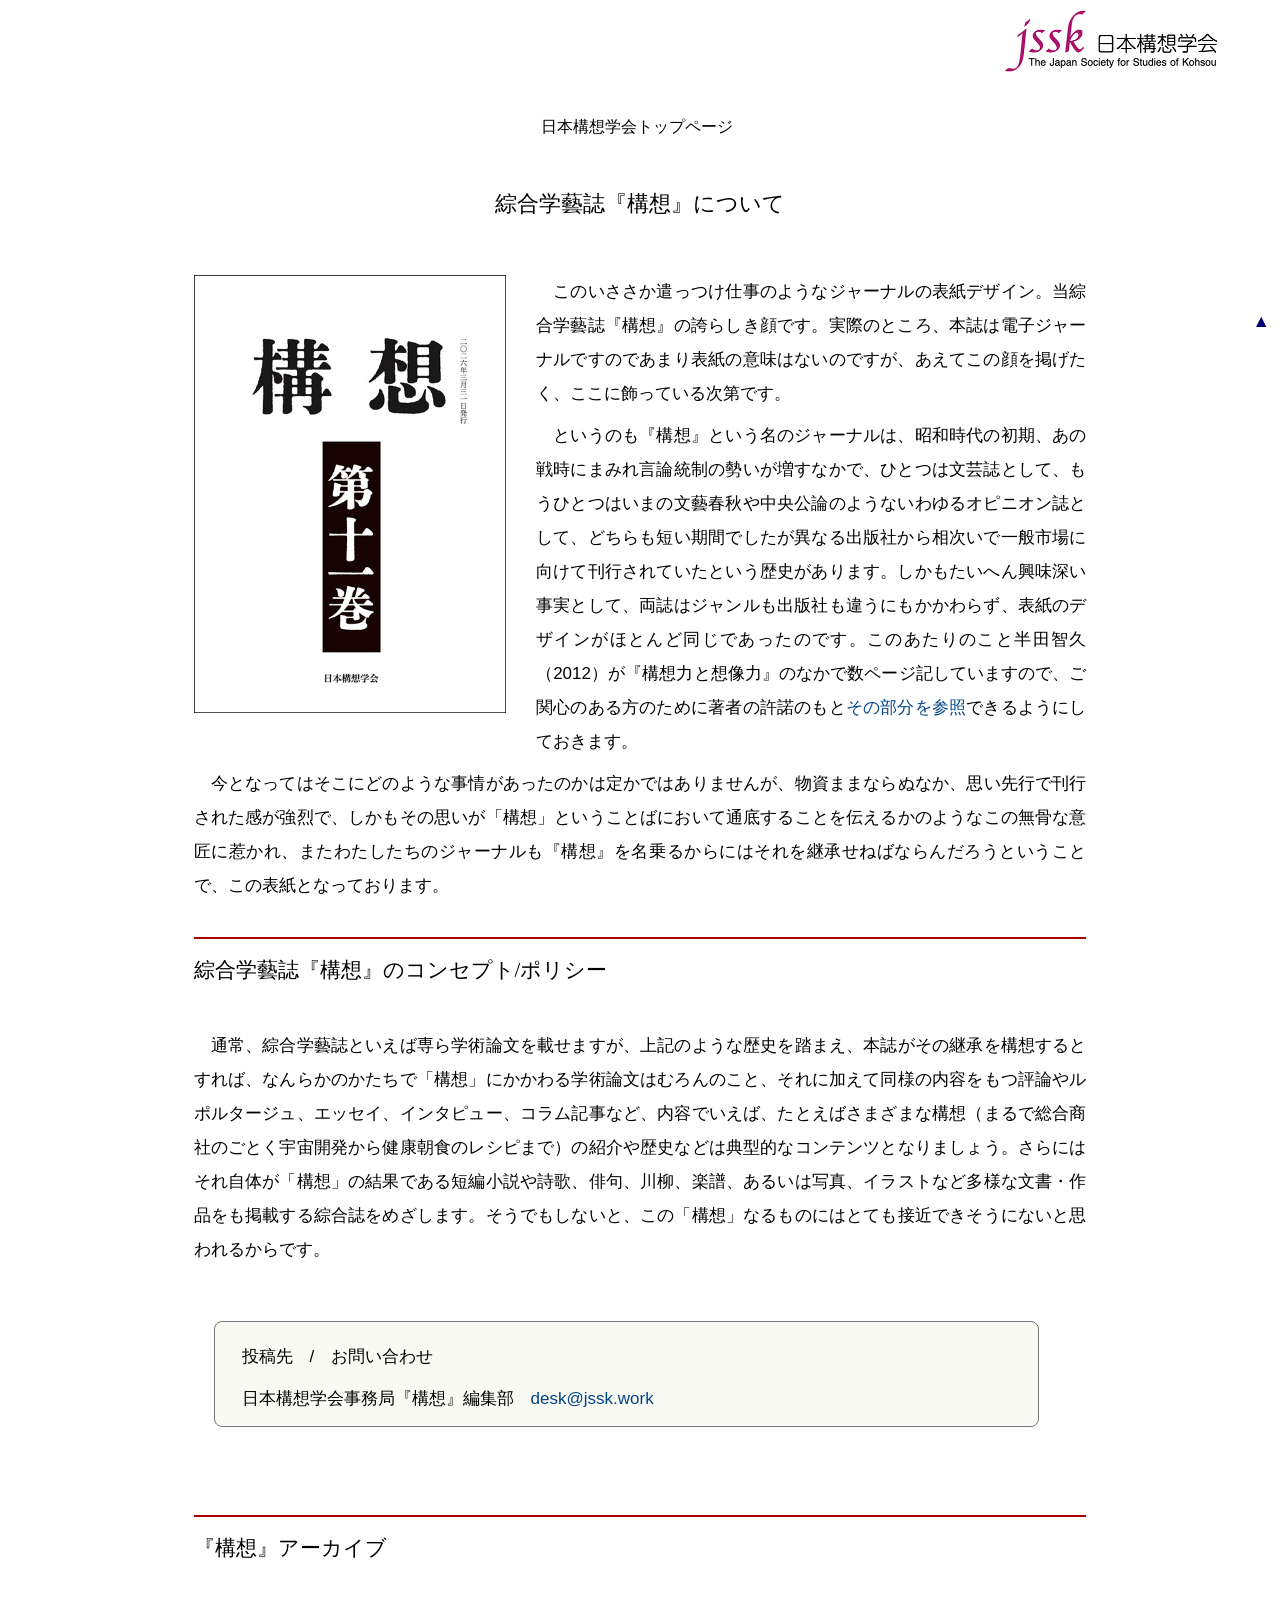
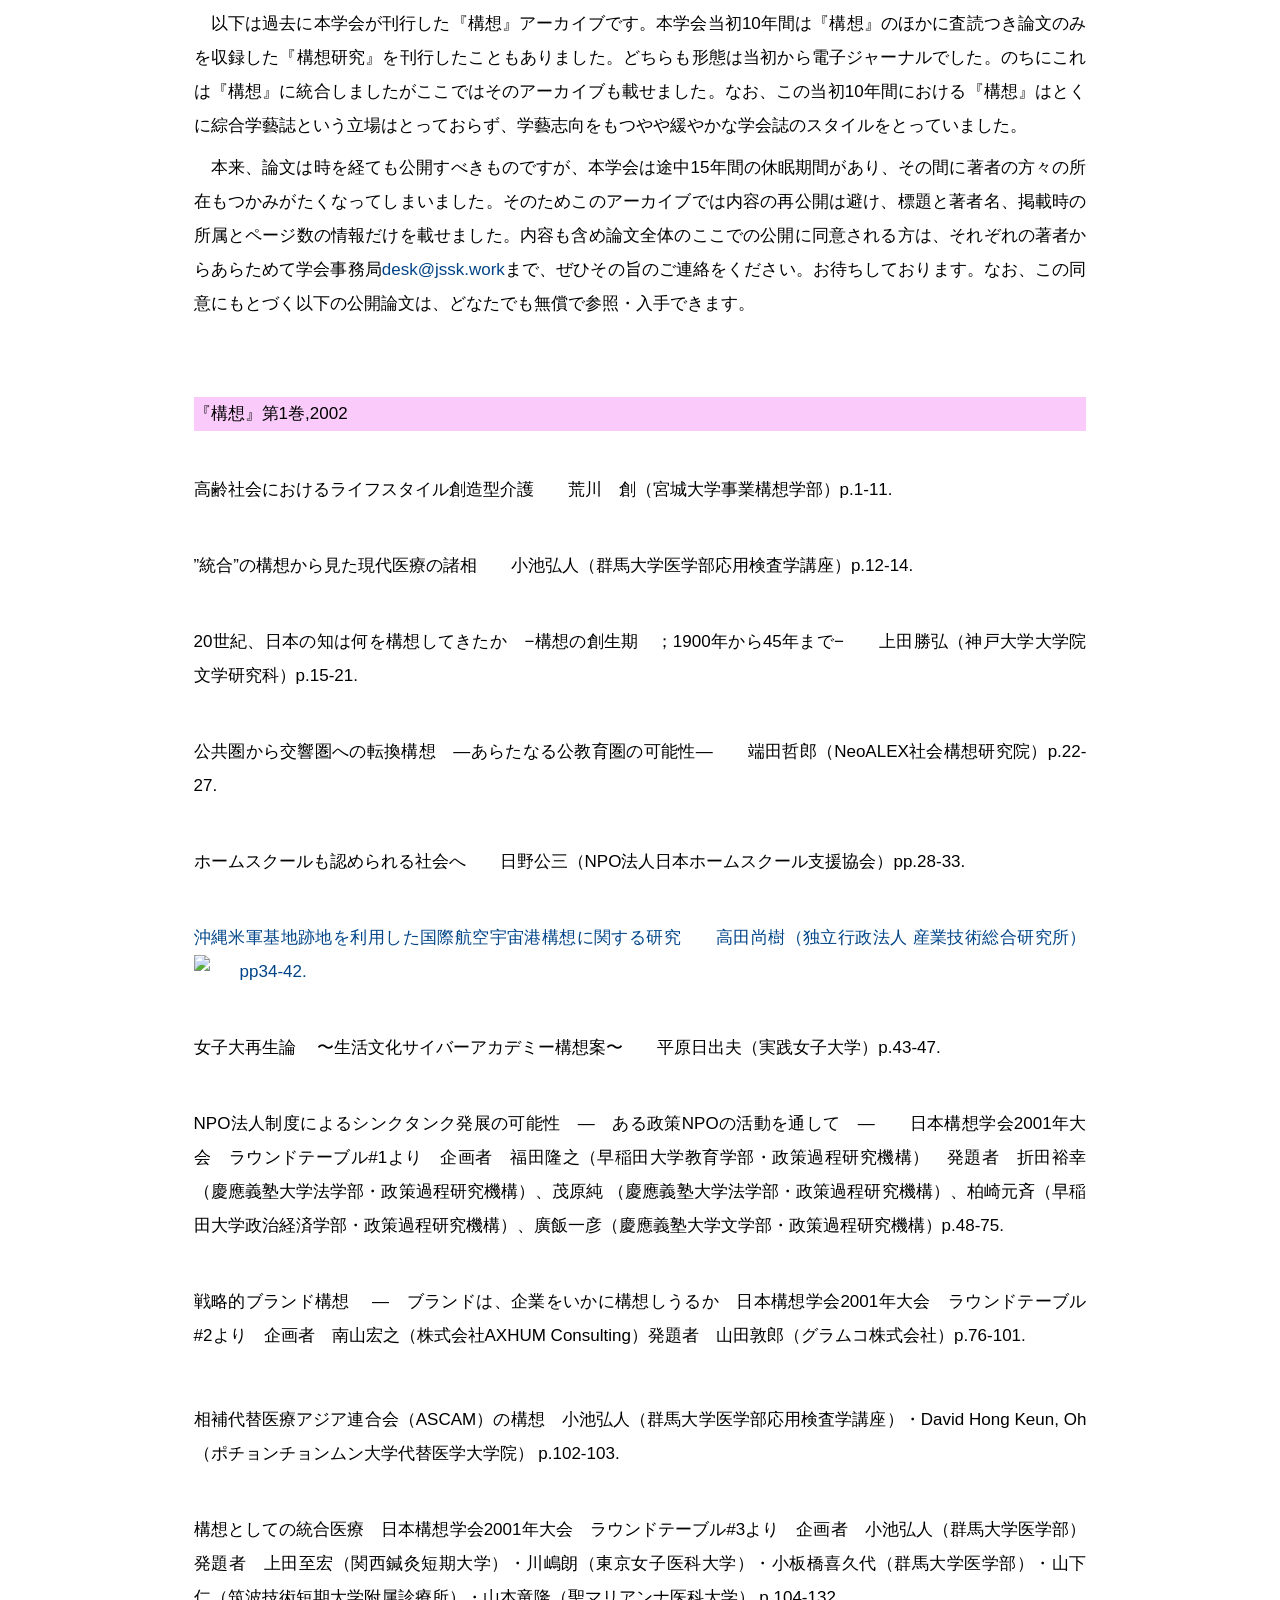
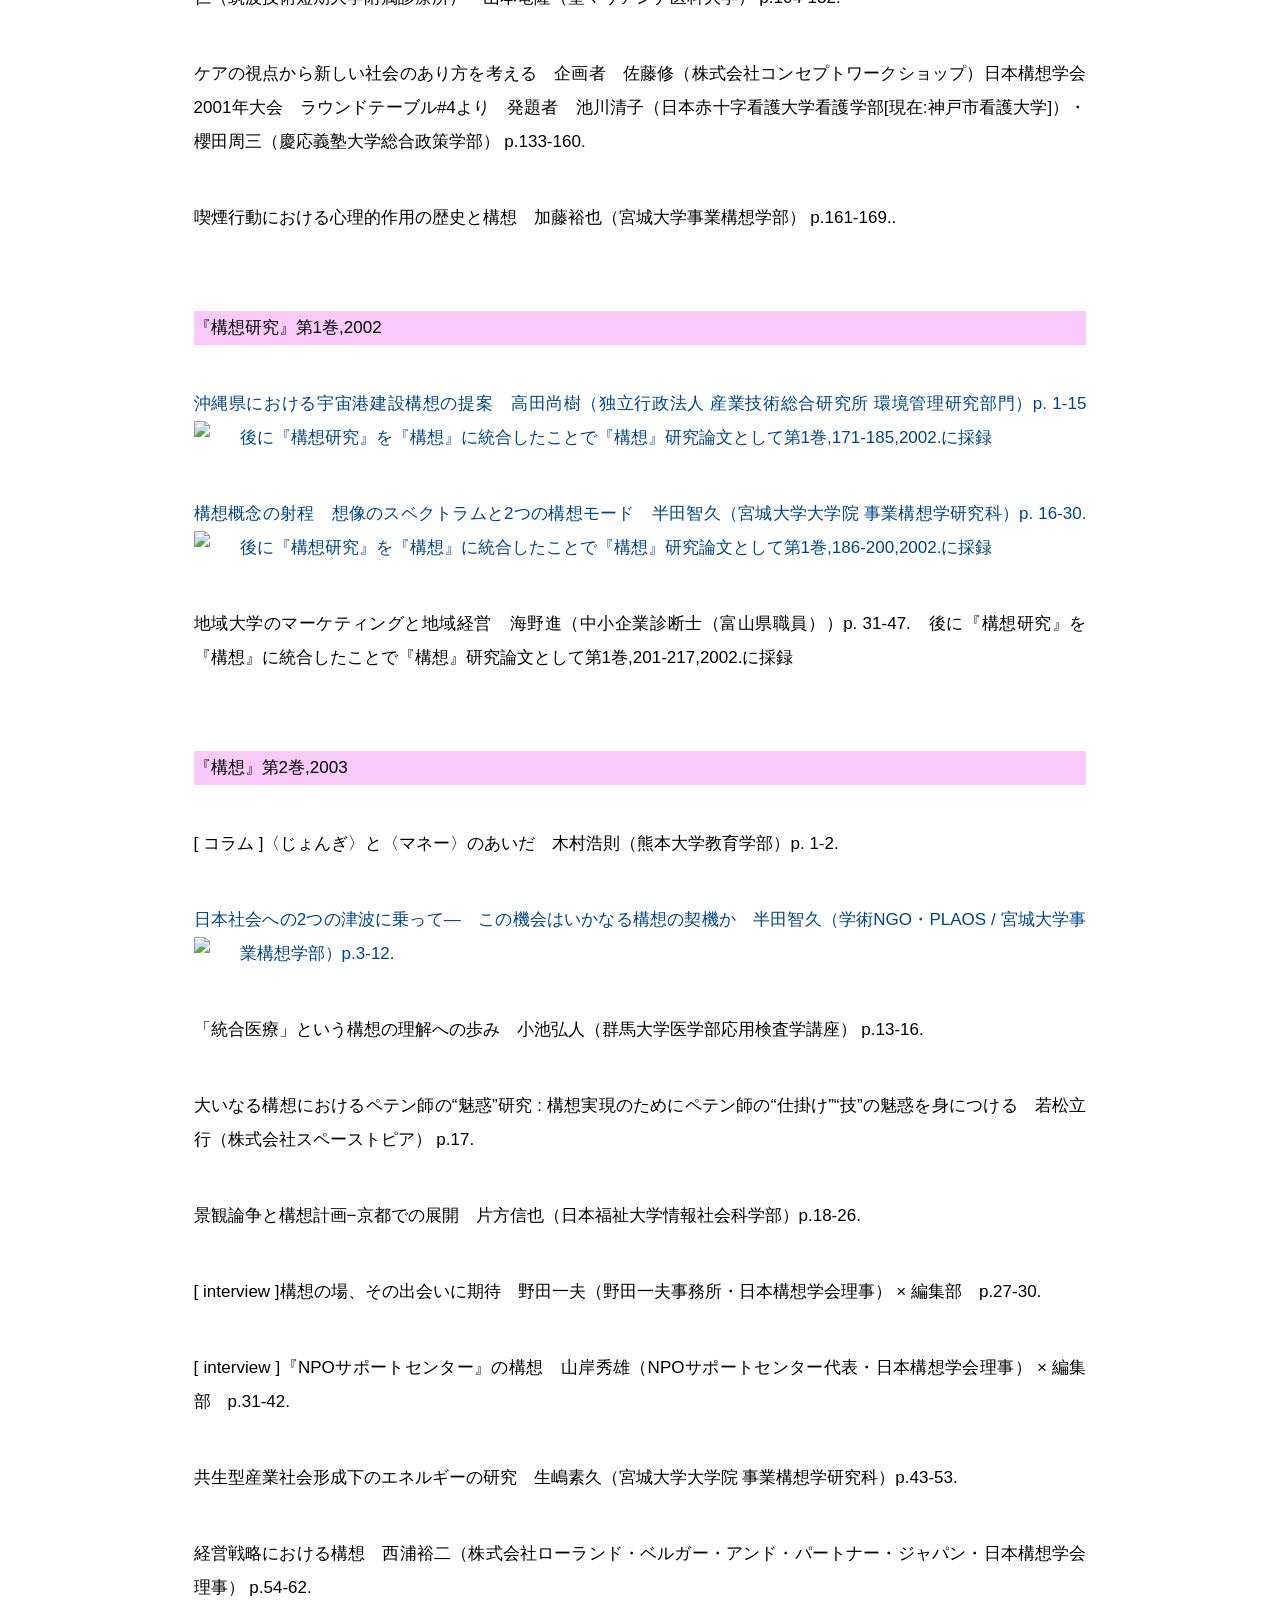
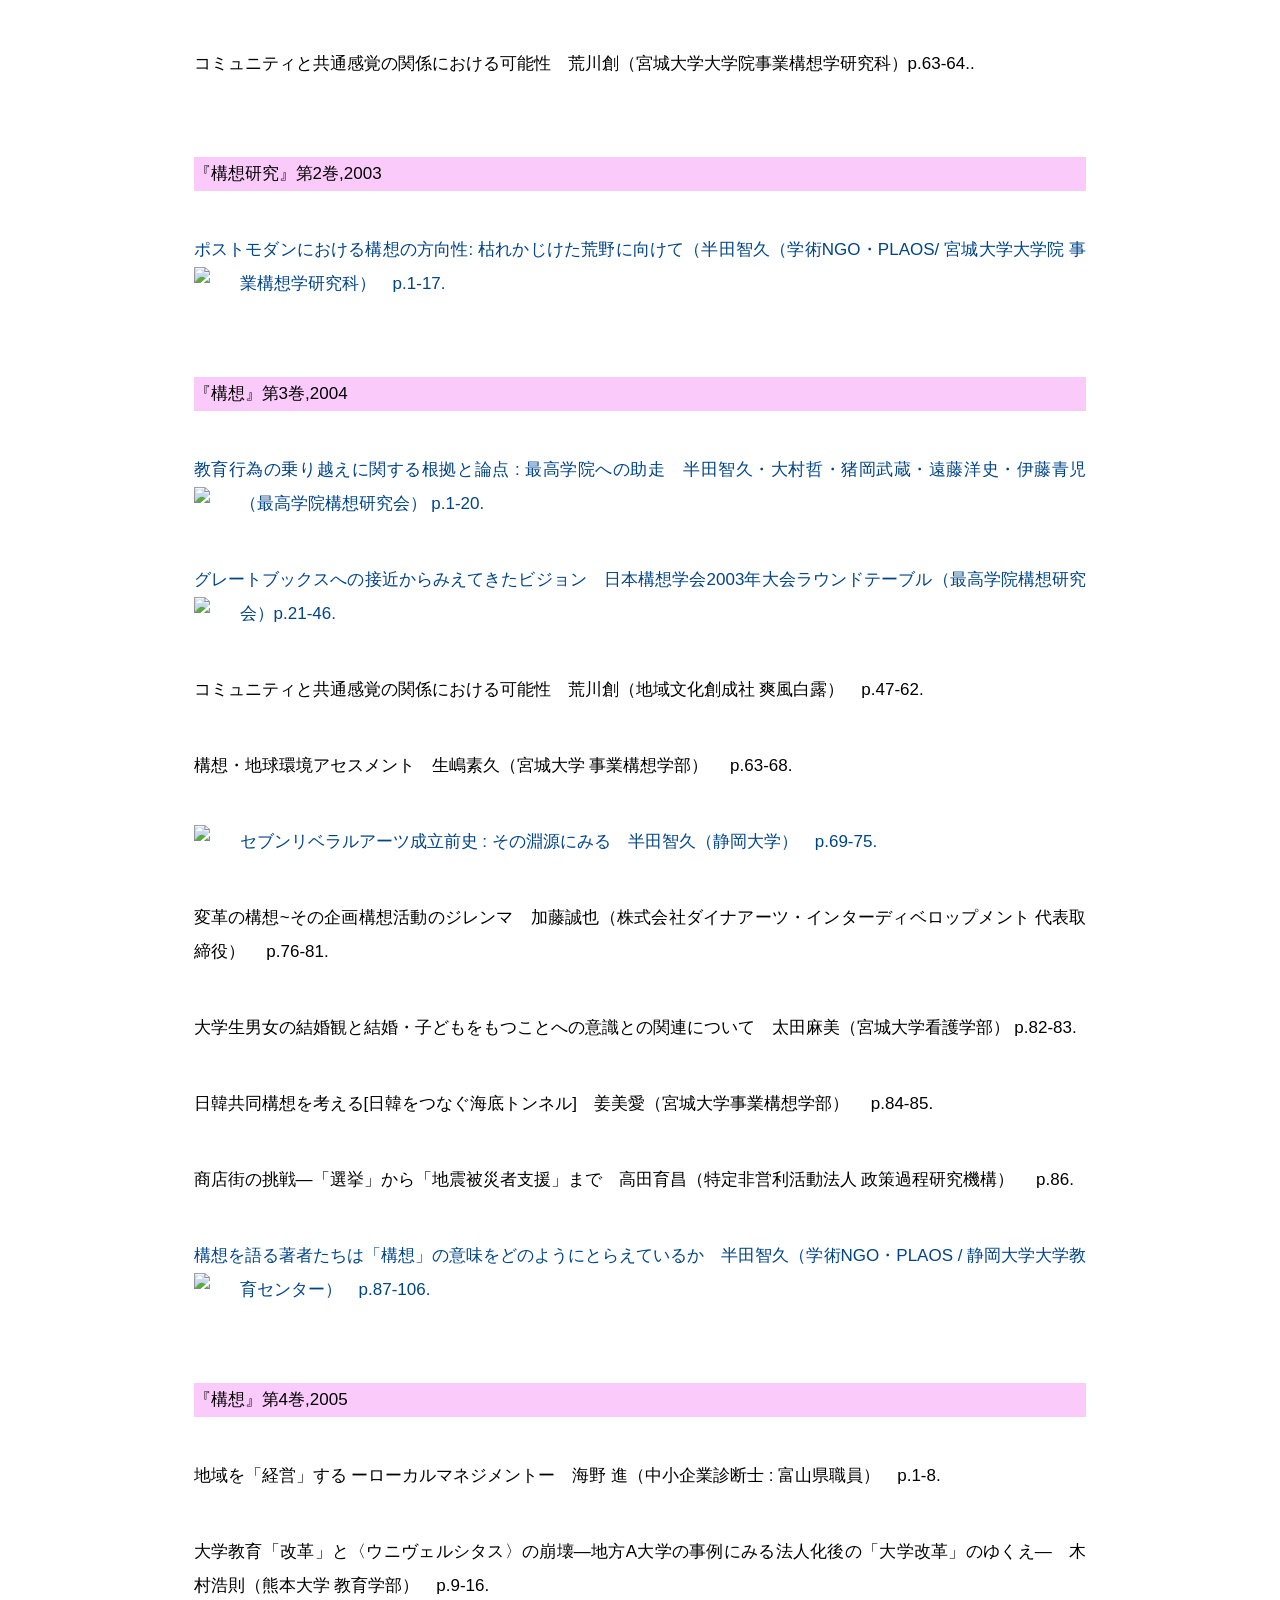
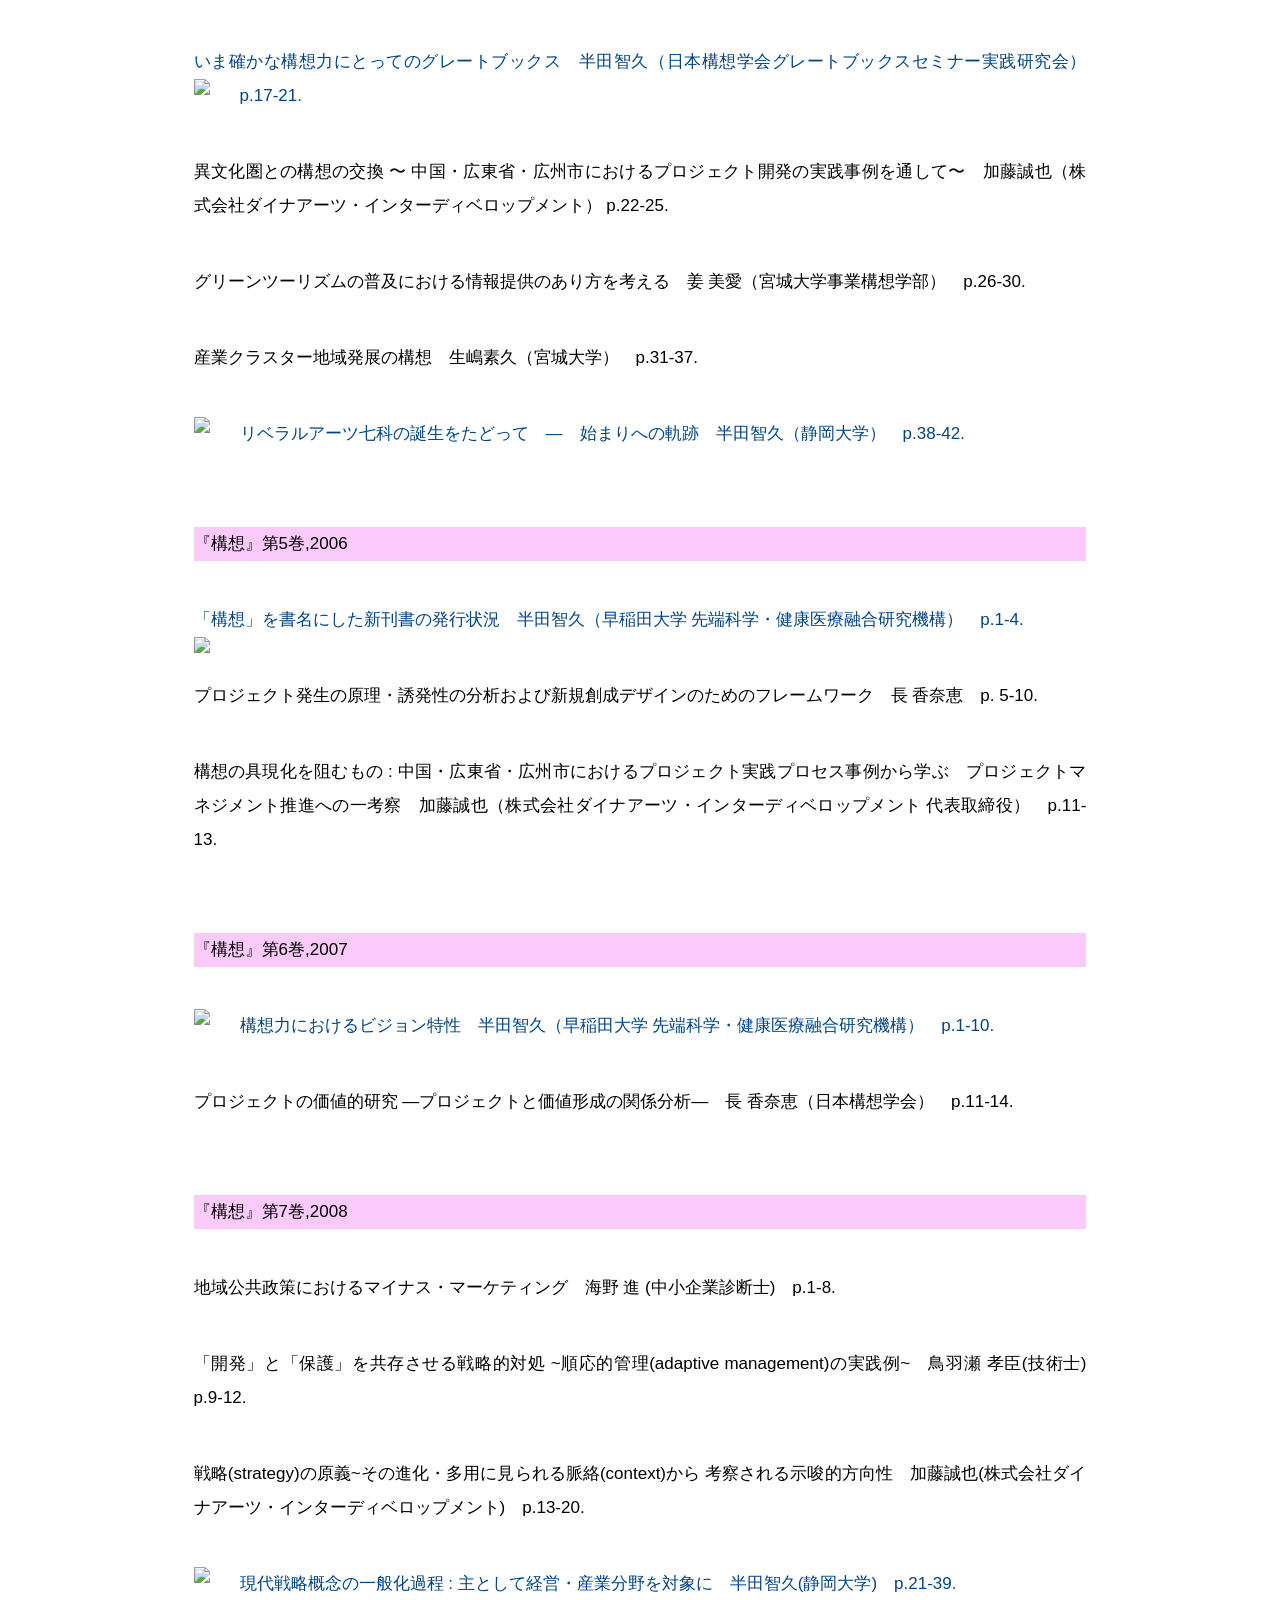
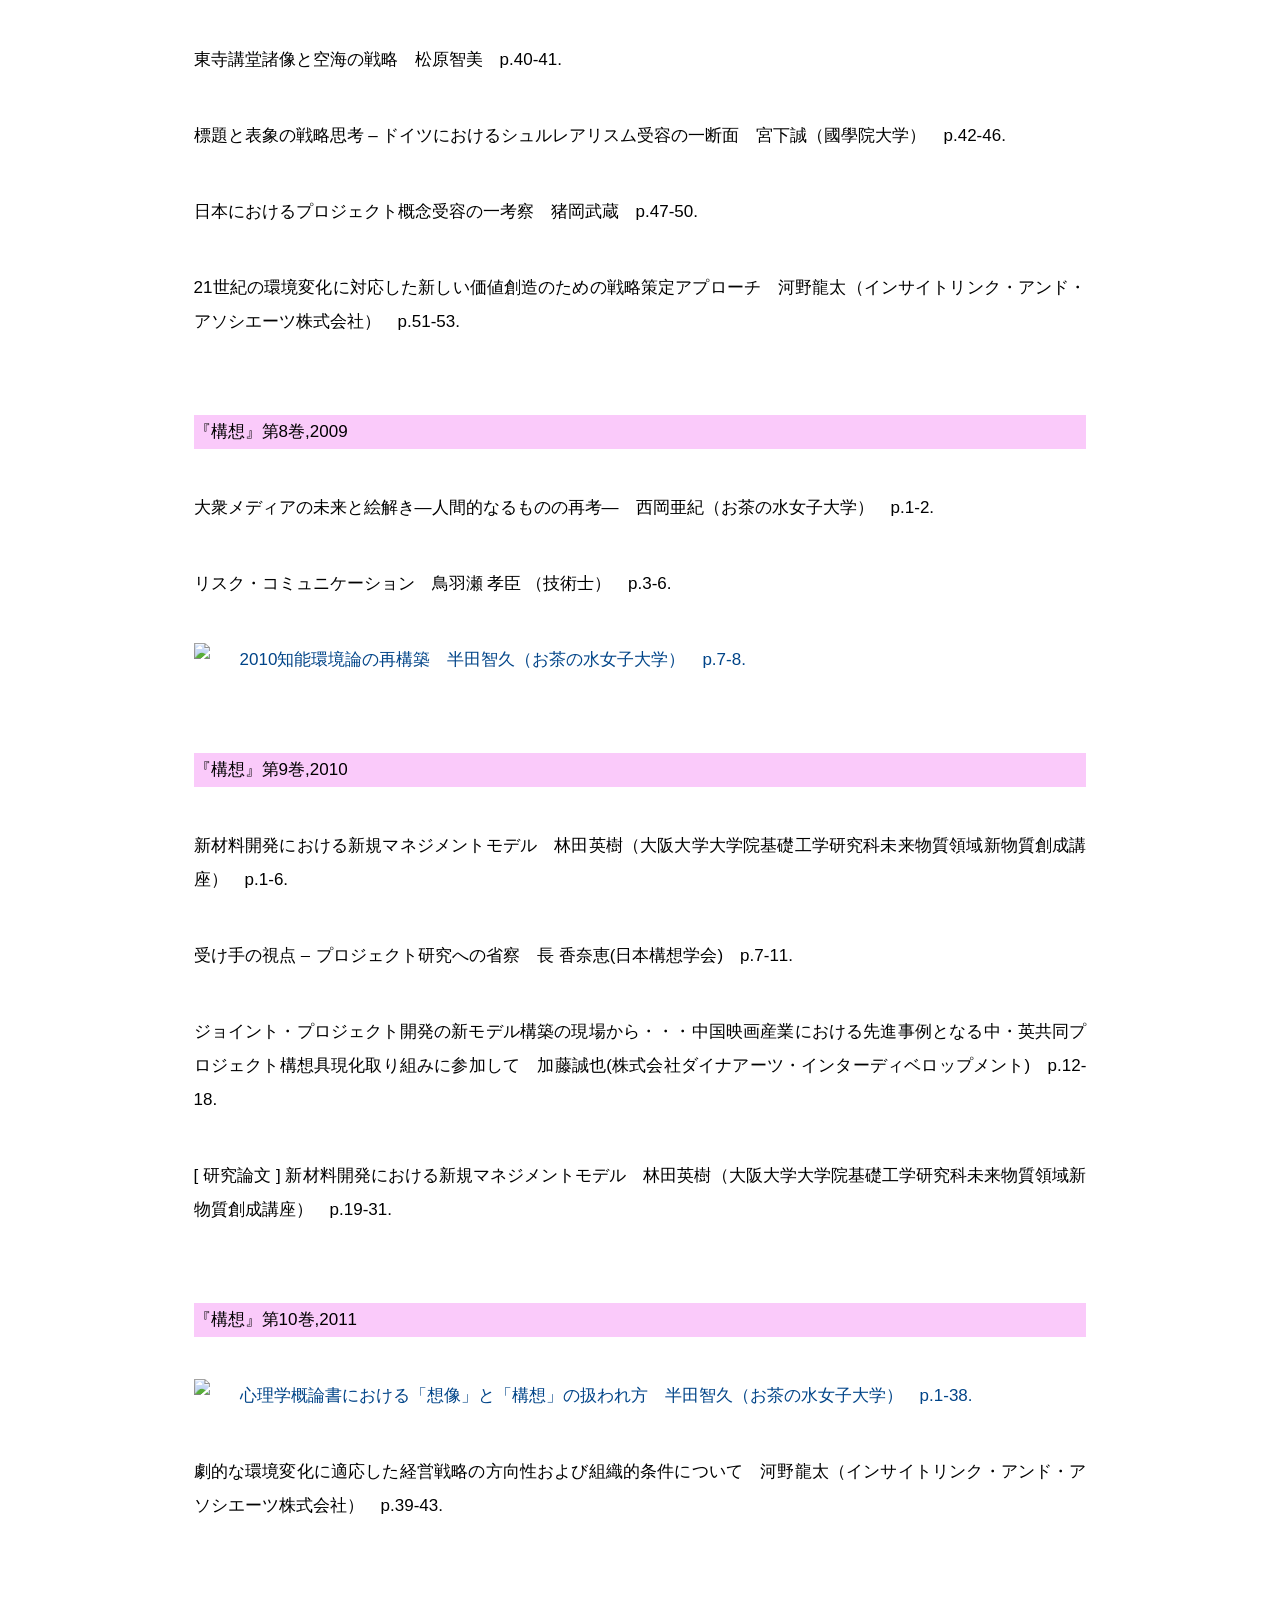
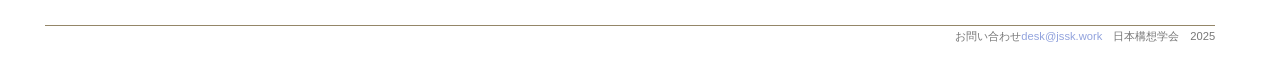
==== commit fd472cae: "Add files via upload" ====
--- a/jour.html
+++ b/jour.html
@@ -80,22 +80,8 @@
 <br>
 
 <p>　通常、綜合学藝誌といえば専ら学術論文を載せますが、上記のような歴史を踏まえ、本誌がその継承を構想するとすれば、なんらかのかたちで「構想」にかかわる学術論文はむろんのこと、それに加えて同様の内容をもつ評論やルポルタージュ、エッセイ、インタピュー、コラム記事など、内容でいえば、たとえばさまざまな構想（まるで総合商社のごとく宇宙開発から健康朝食のレシピまで）の紹介や歴史などは典型的なコンテンツとなりましょう。さらにはそれ自体が「構想」の結果である短編小説や詩歌、俳句、川柳、楽譜、あるいは写真、イラストなど多様な文書・作品をも掲載する綜合誌をめざします。そうでもしないと、この「構想」なるものにはとても接近できそうにないと思われるからです。</p>
-<p>　会員からの多様な作品を主体に、当学会編集部による作品、非会員からの作品も受け入れて編集しますので奮ってご投稿ください。</p>
-<br>
-
-<div class="txtx7red">綜合学藝誌『構想』のスタイル</div>
-<br>
-<p>　逐次刊行のpdfファイル形式を基本とする電子ジャーナルで当ウェブ上に掲載します。最大の特徴は投稿・採択ごとに一作品ごとに逐次掲載していく点にあります。それらを一年単位でまとめ、巻とします。</p>
-<p>　2025年度当学会再起動にあたり、当学会の『構想』誌は過去10年間10巻が刊行済みですので、本年度刊行分は11巻となります。</p>
-
-<br>
-
-<div class="txtx7red">投稿募集</div>
-<br>
-<p>　投稿にあたってはジャンルを指定してください。現行の指定ジャンルは「論文」「研究論文（査読つき）」「論文」「資料」「ノート」「報告」「書評」「評論」「インタビュー」「ルポルタージュ」「対談記録」「計画書」「設計図」「レシピ」「短編小説」「旅行記」「エッセイ」「詩歌」「コラム」「俳句」「川柳」「楽譜」「写真」「イラスト」「動画」です。ただしこれらに制約されるわけではなく投稿者とのやりとりのなかで作品に応じてジャンルそのものは柔軟に増やしてまいります。</p>
-<p>　投稿にあたっては投稿規程にしたがって制作してください。「研究論文（査読つき）」には<a href="pdf/rurjw.pdf">研究論文投稿/執筆規程</a>、その他の場合は<a href="pdf/rugjw.pdf">一般記事の投稿/執筆規程</a>があります。</p>
-<p>　研究論文以外の作品は会員の場合、投稿・掲載は無料です。ただし、掲載にあたり例外的な経費を要するなどの場合は別です。</p>
-<p>　投稿内容によっては本誌での扱え範囲を超え、掲載できない場合もあります。</p>
+<br>
+
 <div class="ccc2">
 <p>　投稿先　/　お問い合わせ</p>
 <p>　日本構想学会事務局『構想』編集部　<a href="mailto:desk@jssk.work">desk@jssk.work</a></p>
@@ -106,7 +92,7 @@
 <div class="txtx7red">『構想』アーカイブ</div>
 <br>
 <p>　以下は過去に本学会が刊行した『構想』アーカイブです。本学会当初10年間は『構想』のほかに査読つき論文のみを収録した『構想研究』を刊行したこともありました。どちらも形態は当初から電子ジャーナルでした。のちにこれは『構想』に統合しましたがここではそのアーカイブも載せました。なお、この当初10年間における『構想』はとくに綜合学藝誌という立場はとっておらず、学藝志向をもつやや緩やかな学会誌のスタイルをとっていました。</p>
-<p>　本来、論文は時を経ても公開すべきものですが、本学会は途中15年間の休眠期間があり、その間に著者の方々の所在もつかみがたくなってしまいました。そのためこのアーカイブでは内容の再公開は避け、標題と著者名、掲載時の所属とページ数の情報だけを載せました。内容も含め論文全体のここでの公開に同意される方は、それぞれの著者からあらためて学会事務局<a href="mailto:desk@jssk.work">desk@jssk.work</a>まで、ぜひその旨のご連絡をください。お待ちしております。なお、この同意にもとづく公開論文は以下このページ上にpdfマークがついており、どなたでも無償で参照・入手できます。</p>
+<p>　本来、論文は時を経ても公開すべきものですが、本学会は途中15年間の休眠期間があり、その間に著者の方々の所在もつかみがたくなってしまいました。そのためこのアーカイブでは内容の再公開は避け、標題と著者名、掲載時の所属とページ数の情報だけを載せました。内容も含め論文全体のここでの公開に同意される方は、それぞれの著者からあらためて学会事務局<a href="mailto:desk@jssk.work">desk@jssk.work</a>まで、ぜひその旨のご連絡をください。お待ちしております。なお、この同意にもとづく以下の公開論文は、どなたでも無償で参照・入手できます。</p>
 <br><br>
 <p style="background-color:#facafa;">『構想』第1巻,2002</p>
 　<br>
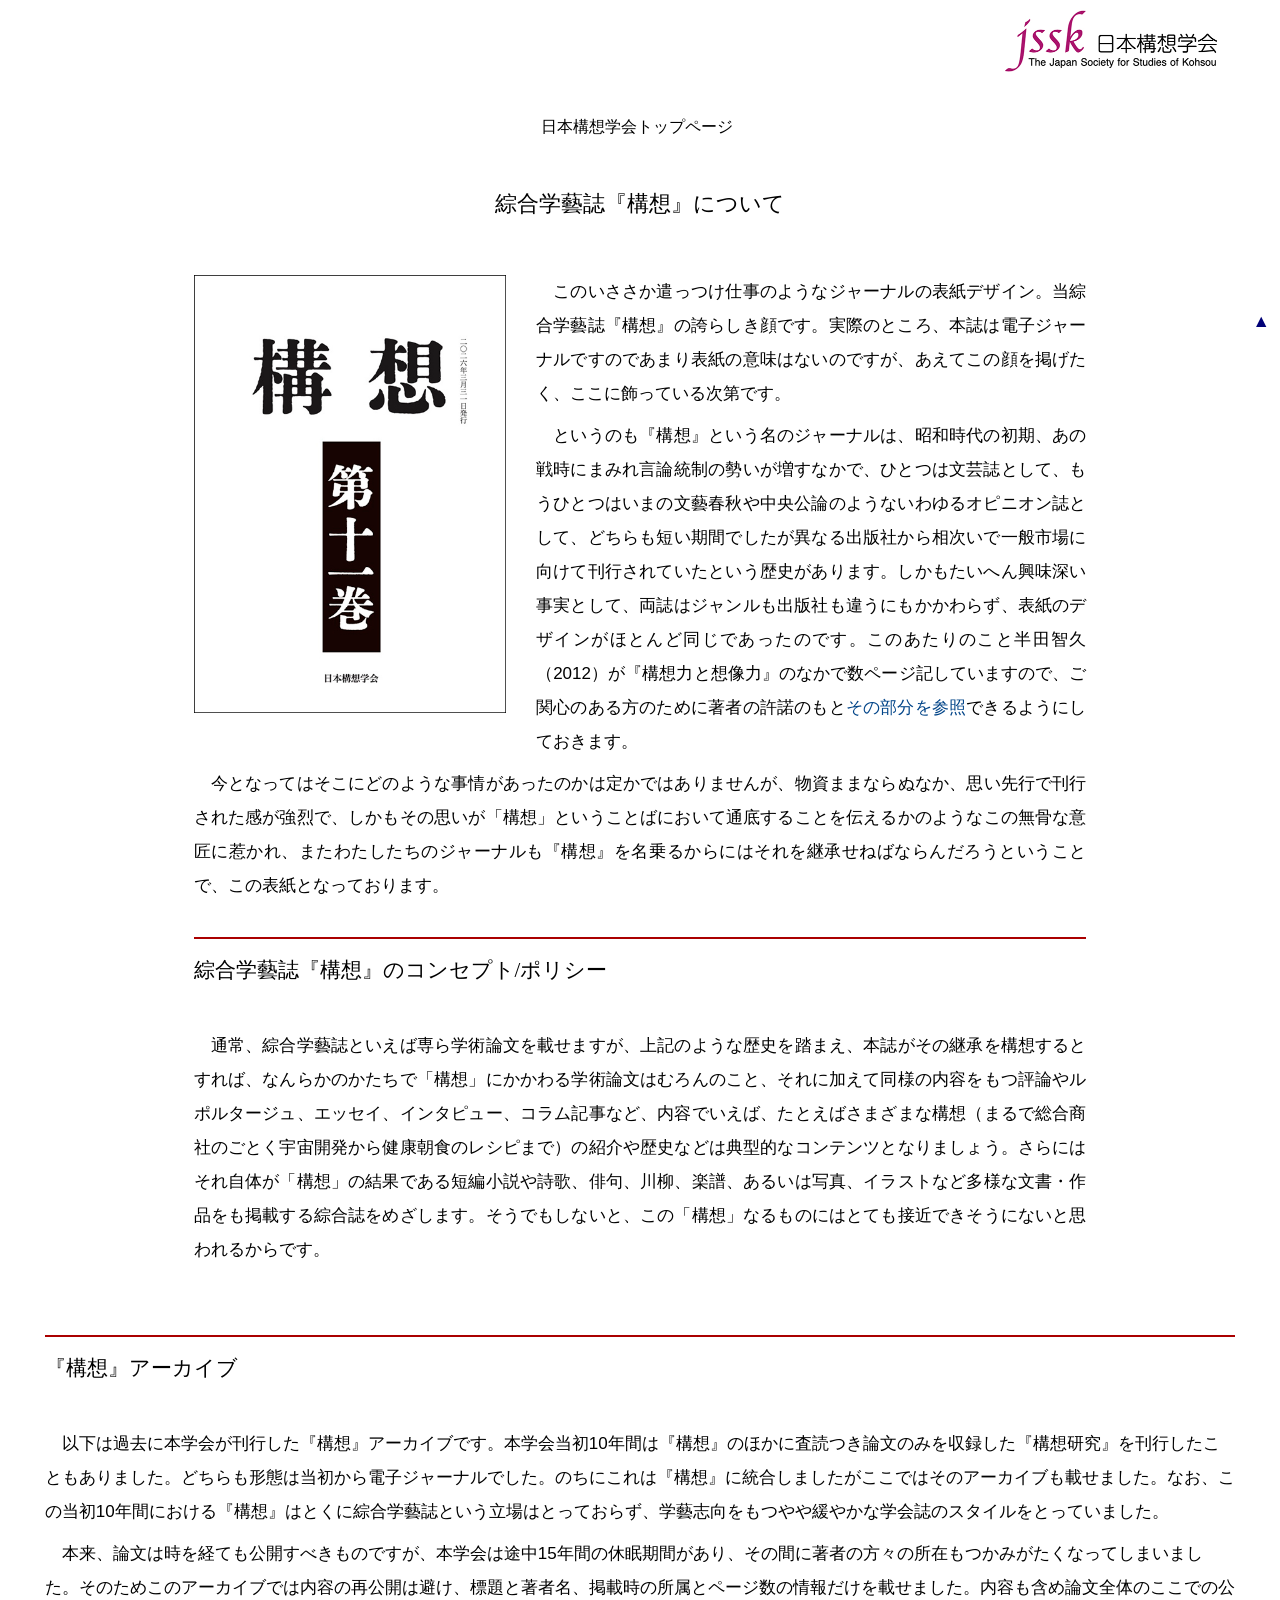
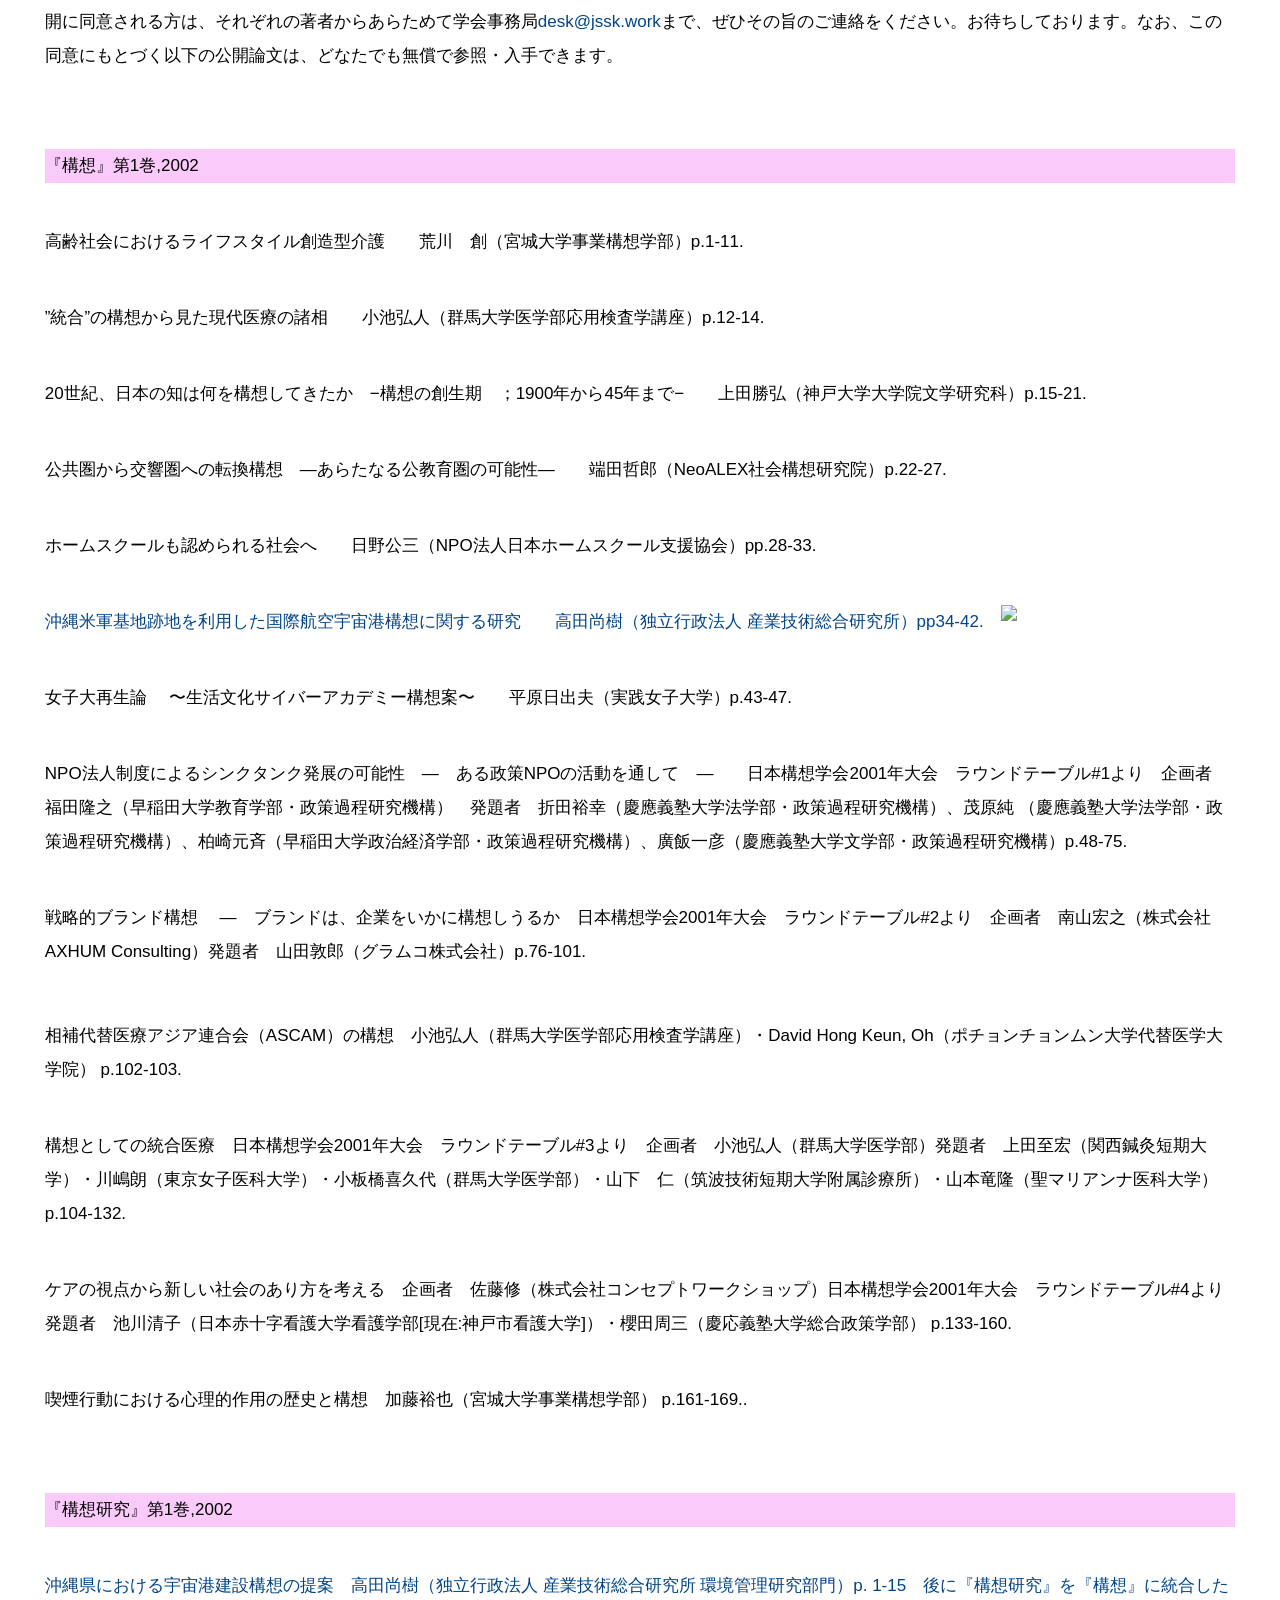
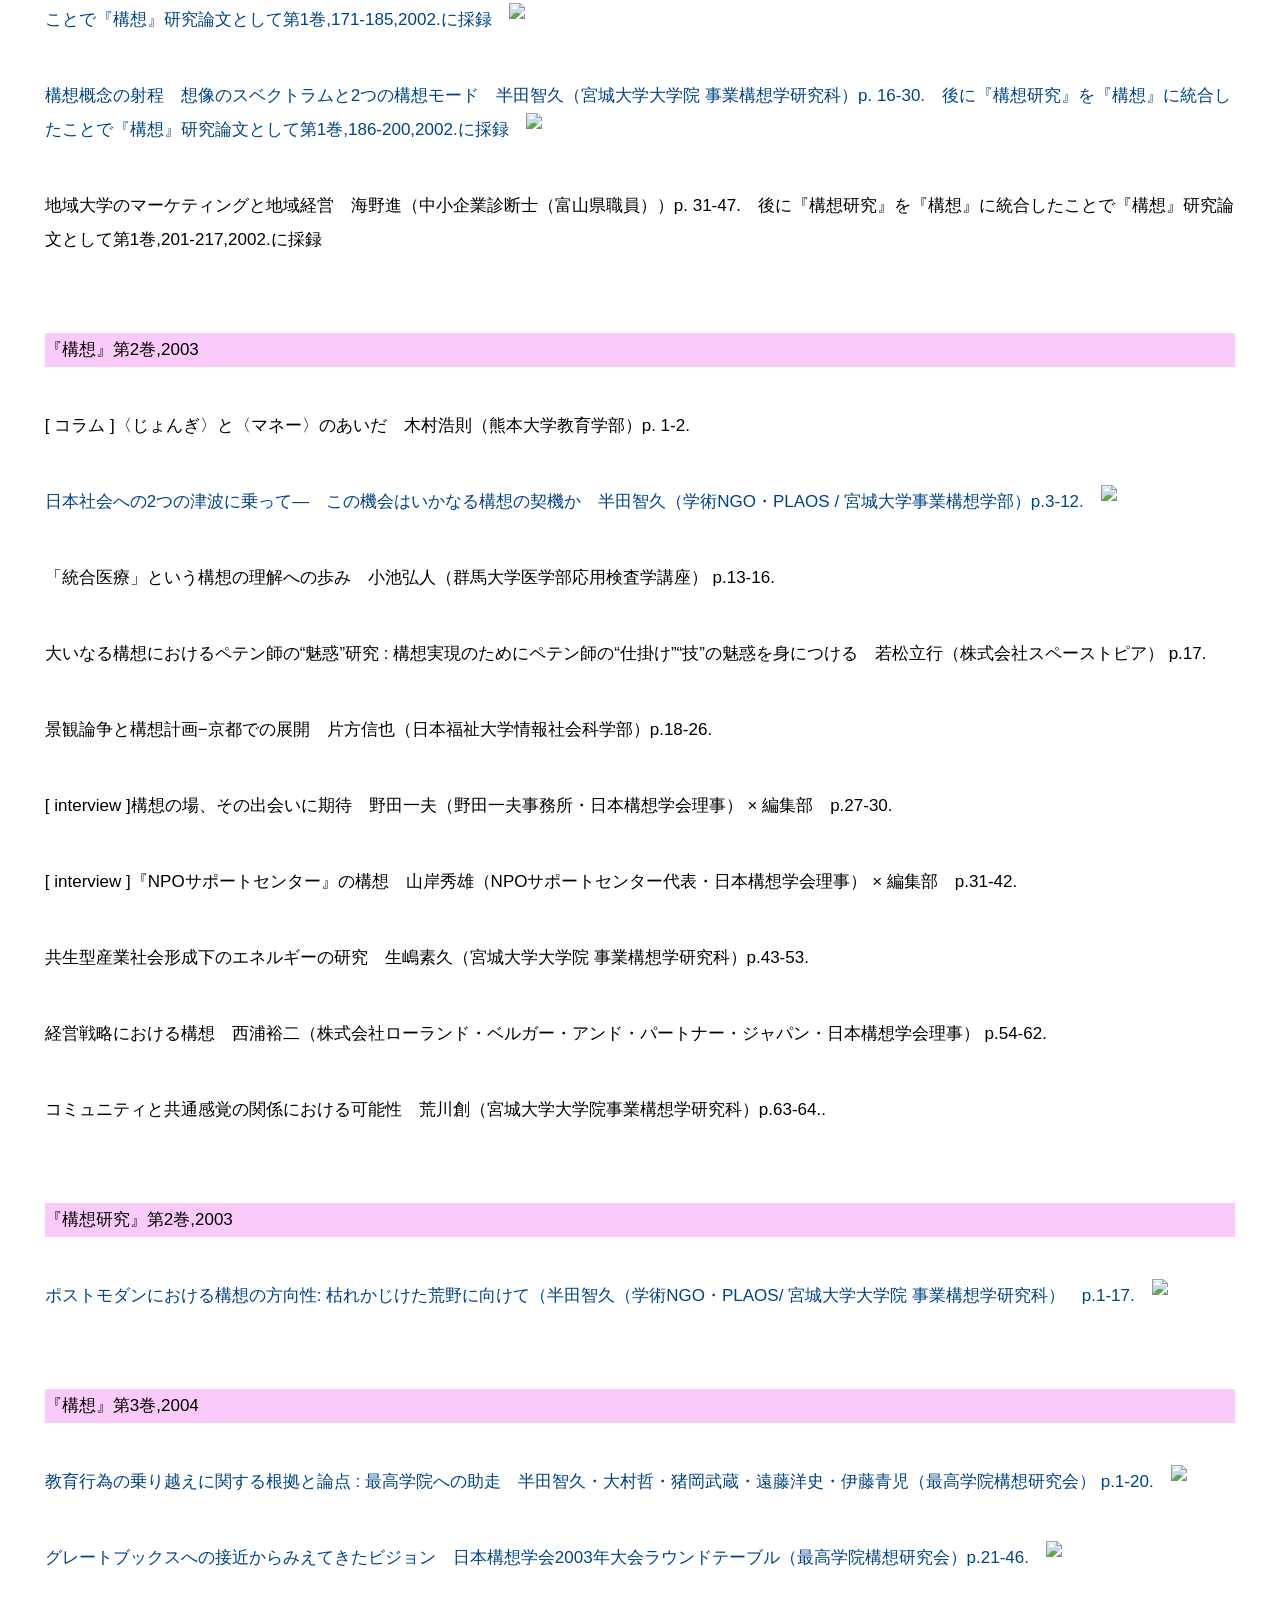
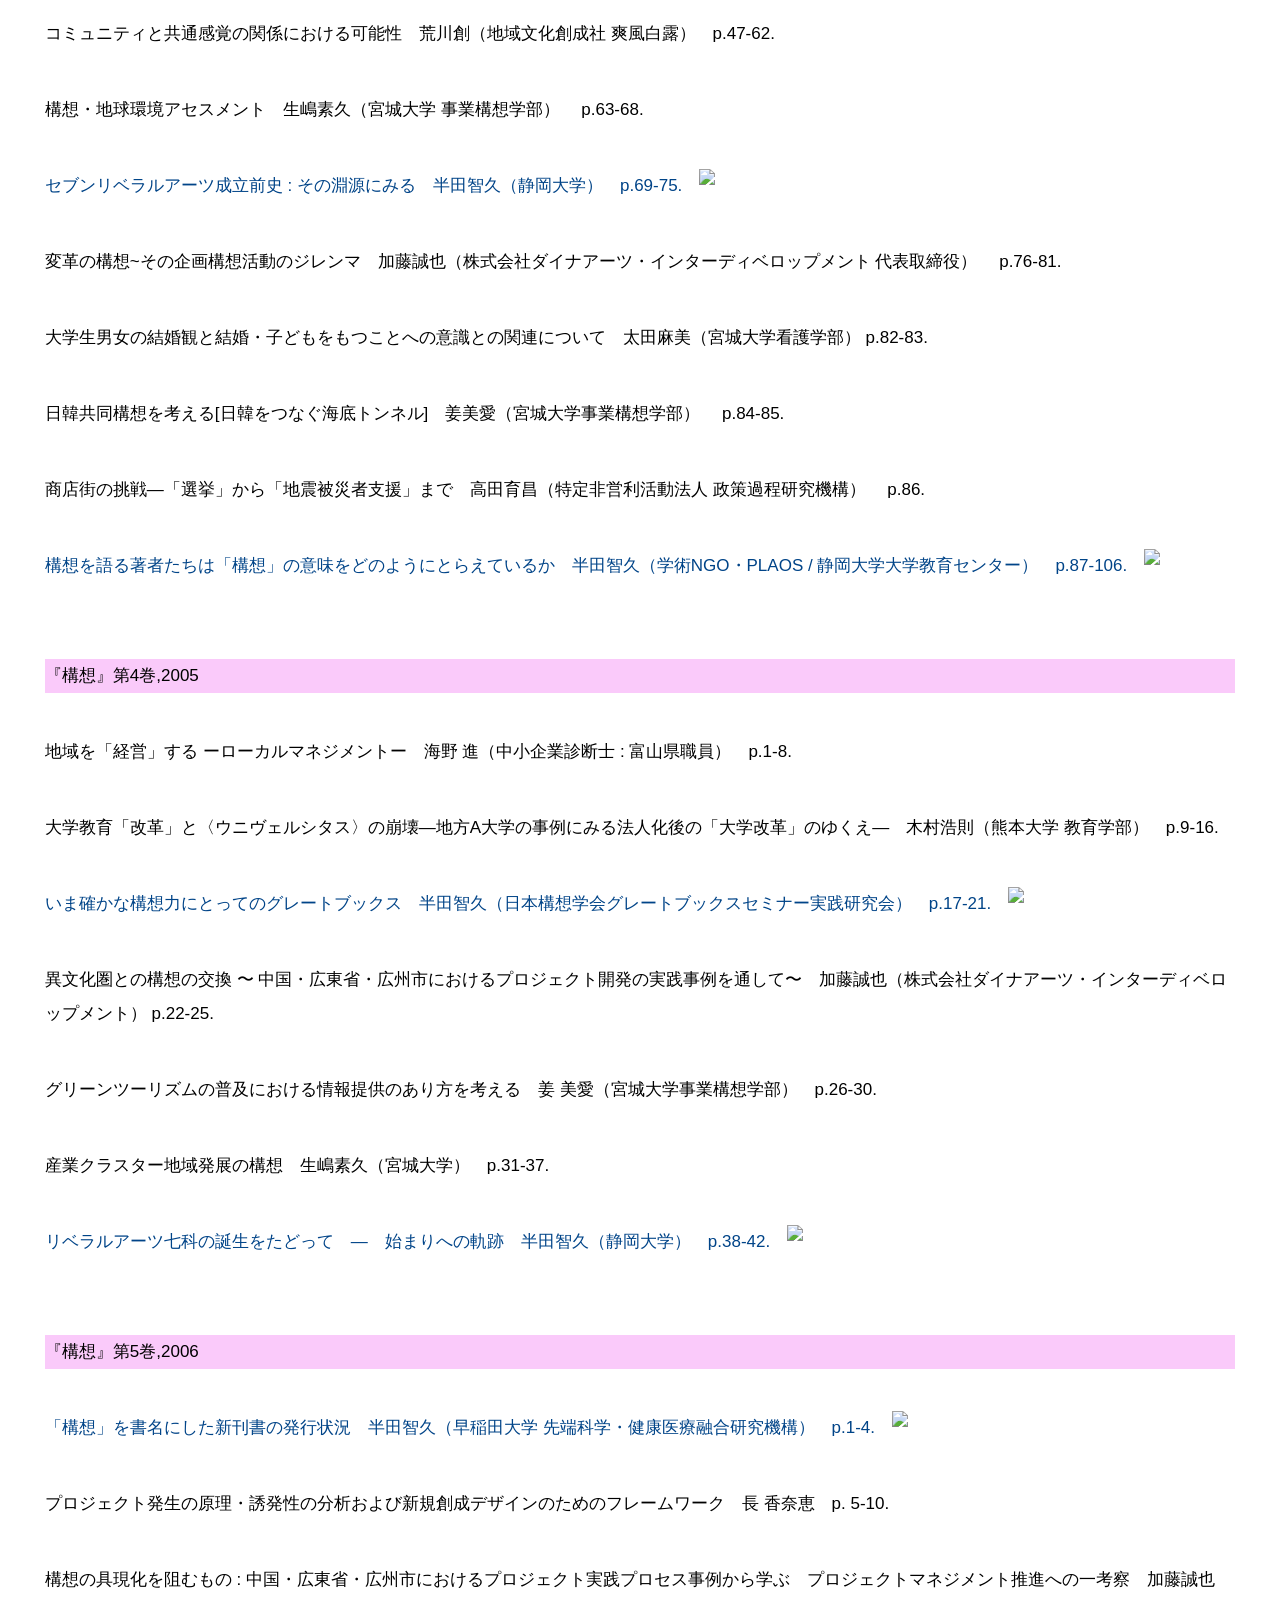
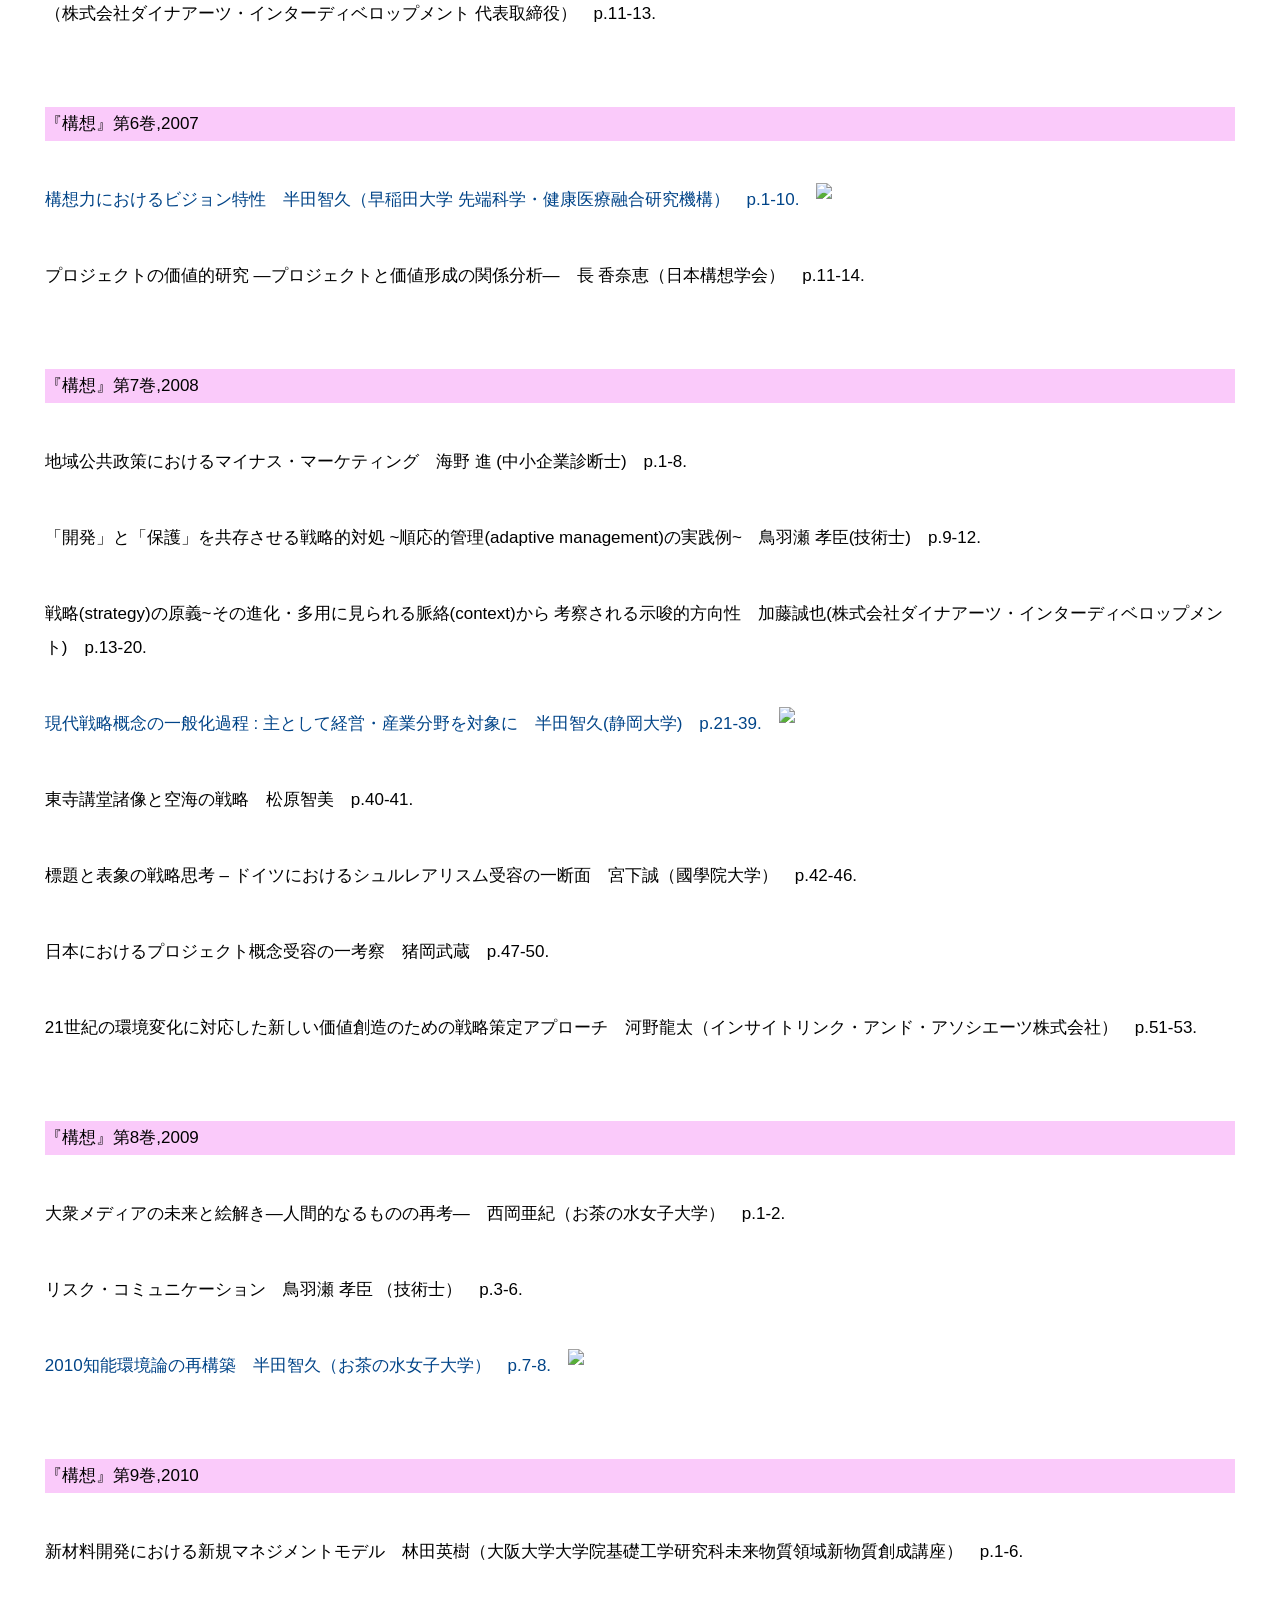
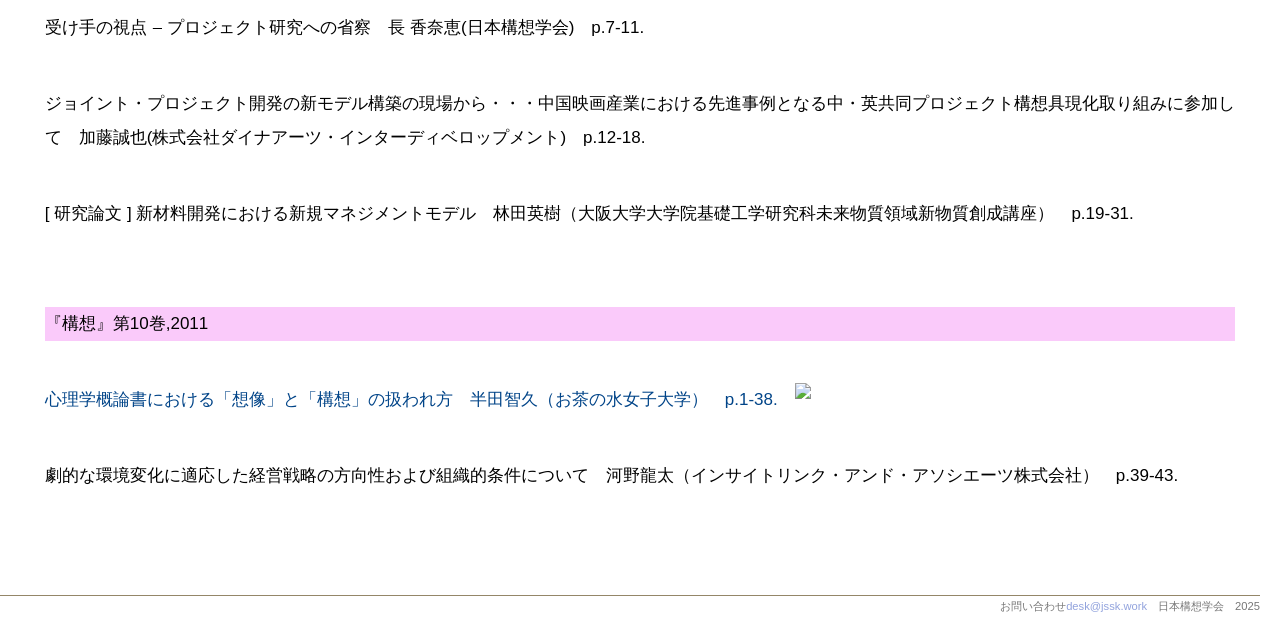
==== commit e893c2f5: "Add files via upload" ====
--- a/jour.html
+++ b/jour.html
@@ -80,11 +80,6 @@
 <br>
 
 <p>　通常、綜合学藝誌といえば専ら学術論文を載せますが、上記のような歴史を踏まえ、本誌がその継承を構想するとすれば、なんらかのかたちで「構想」にかかわる学術論文はむろんのこと、それに加えて同様の内容をもつ評論やルポルタージュ、エッセイ、インタピュー、コラム記事など、内容でいえば、たとえばさまざまな構想（まるで総合商社のごとく宇宙開発から健康朝食のレシピまで）の紹介や歴史などは典型的なコンテンツとなりましょう。さらにはそれ自体が「構想」の結果である短編小説や詩歌、俳句、川柳、楽譜、あるいは写真、イラストなど多様な文書・作品をも掲載する綜合誌をめざします。そうでもしないと、この「構想」なるものにはとても接近できそうにないと思われるからです。</p>
-<br>
-
-<div class="ccc2">
-<p>　投稿先　/　お問い合わせ</p>
-<p>　日本構想学会事務局『構想』編集部　<a href="mailto:desk@jssk.work">desk@jssk.work</a></p>
 </div>
 <br>
 <br>
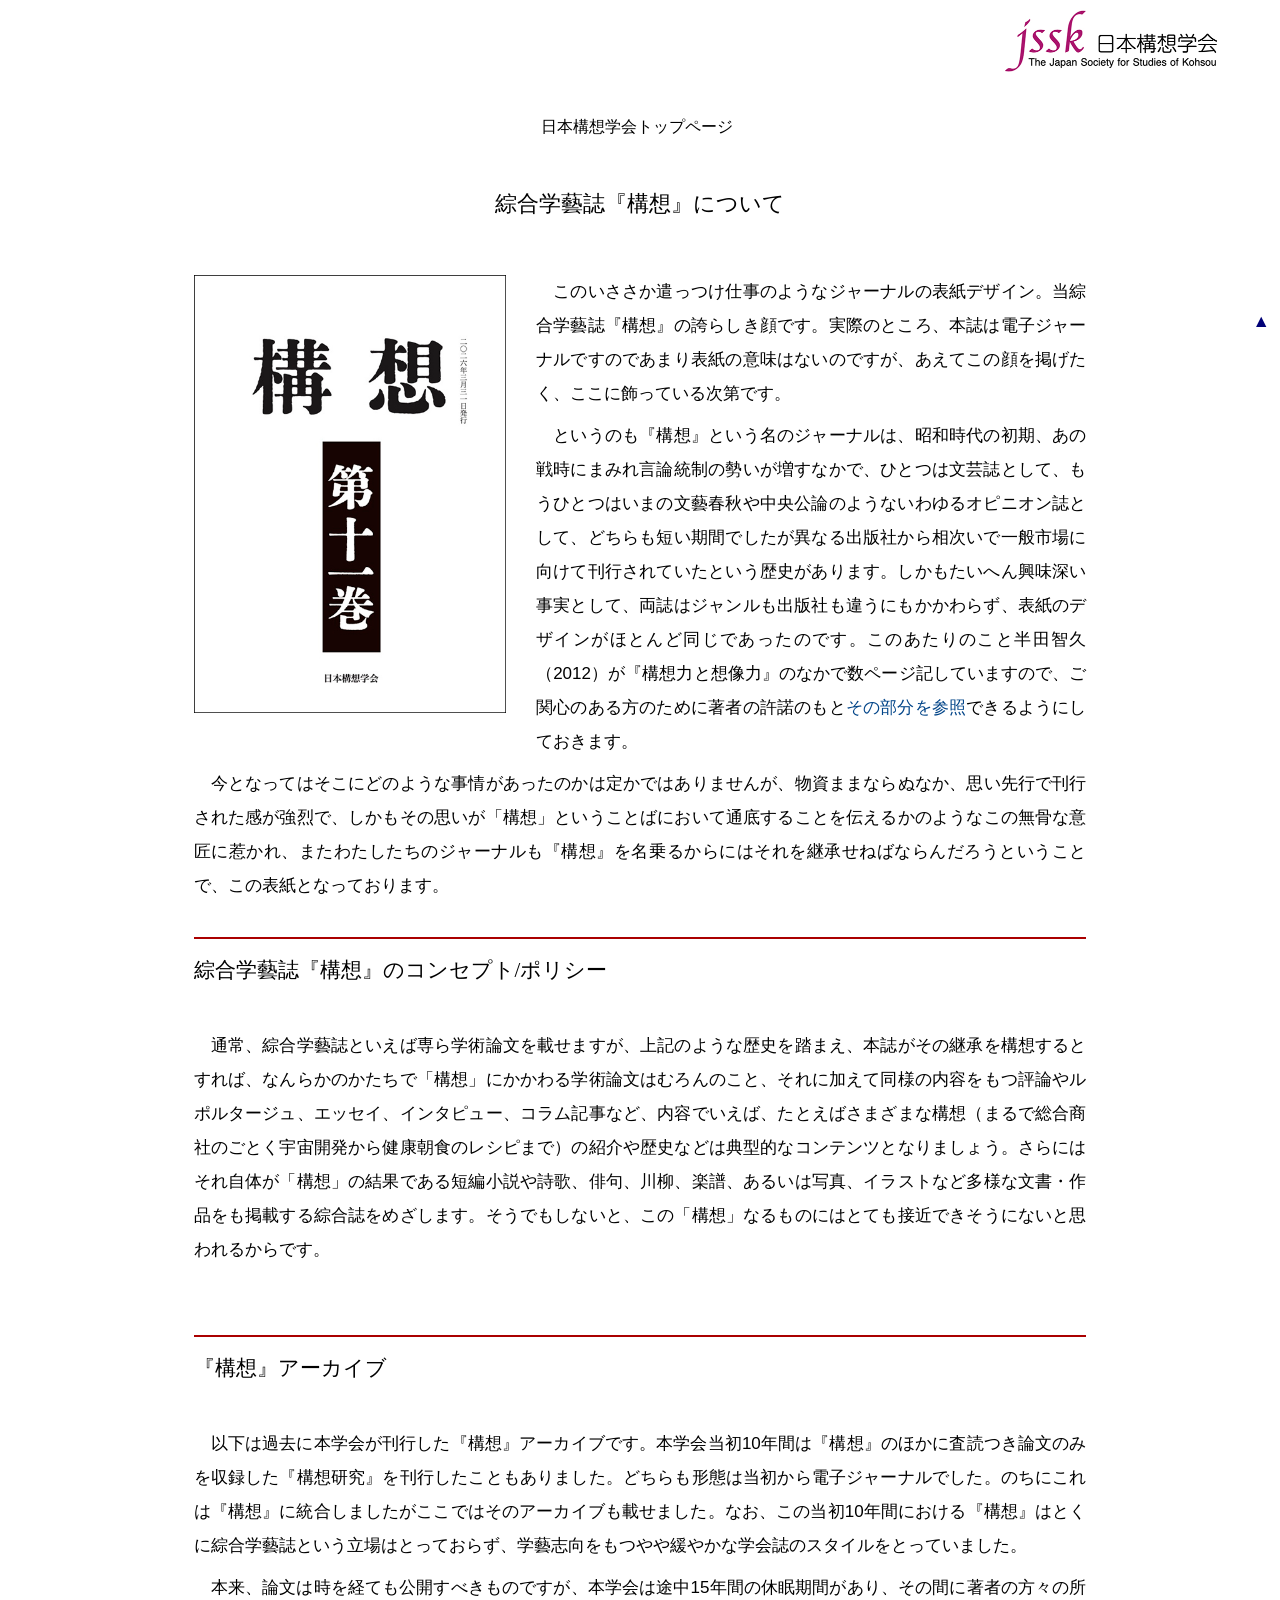
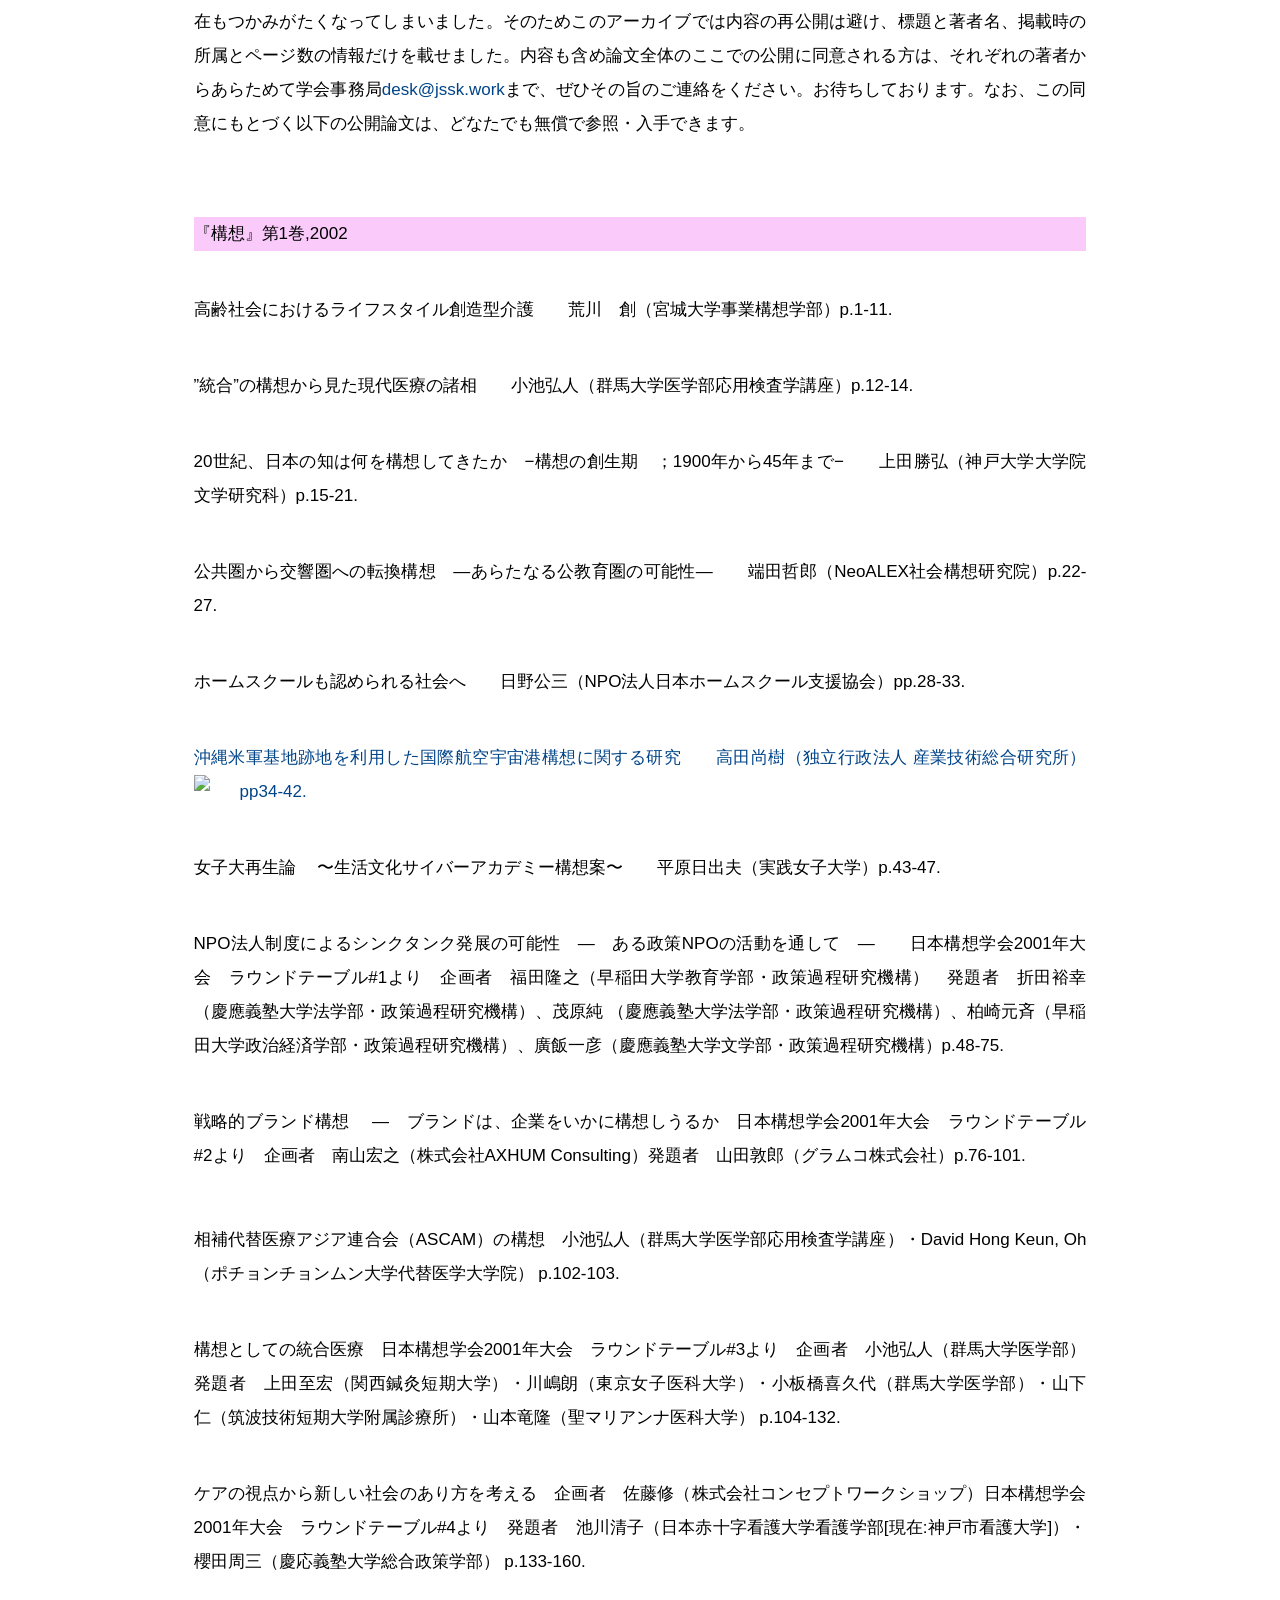
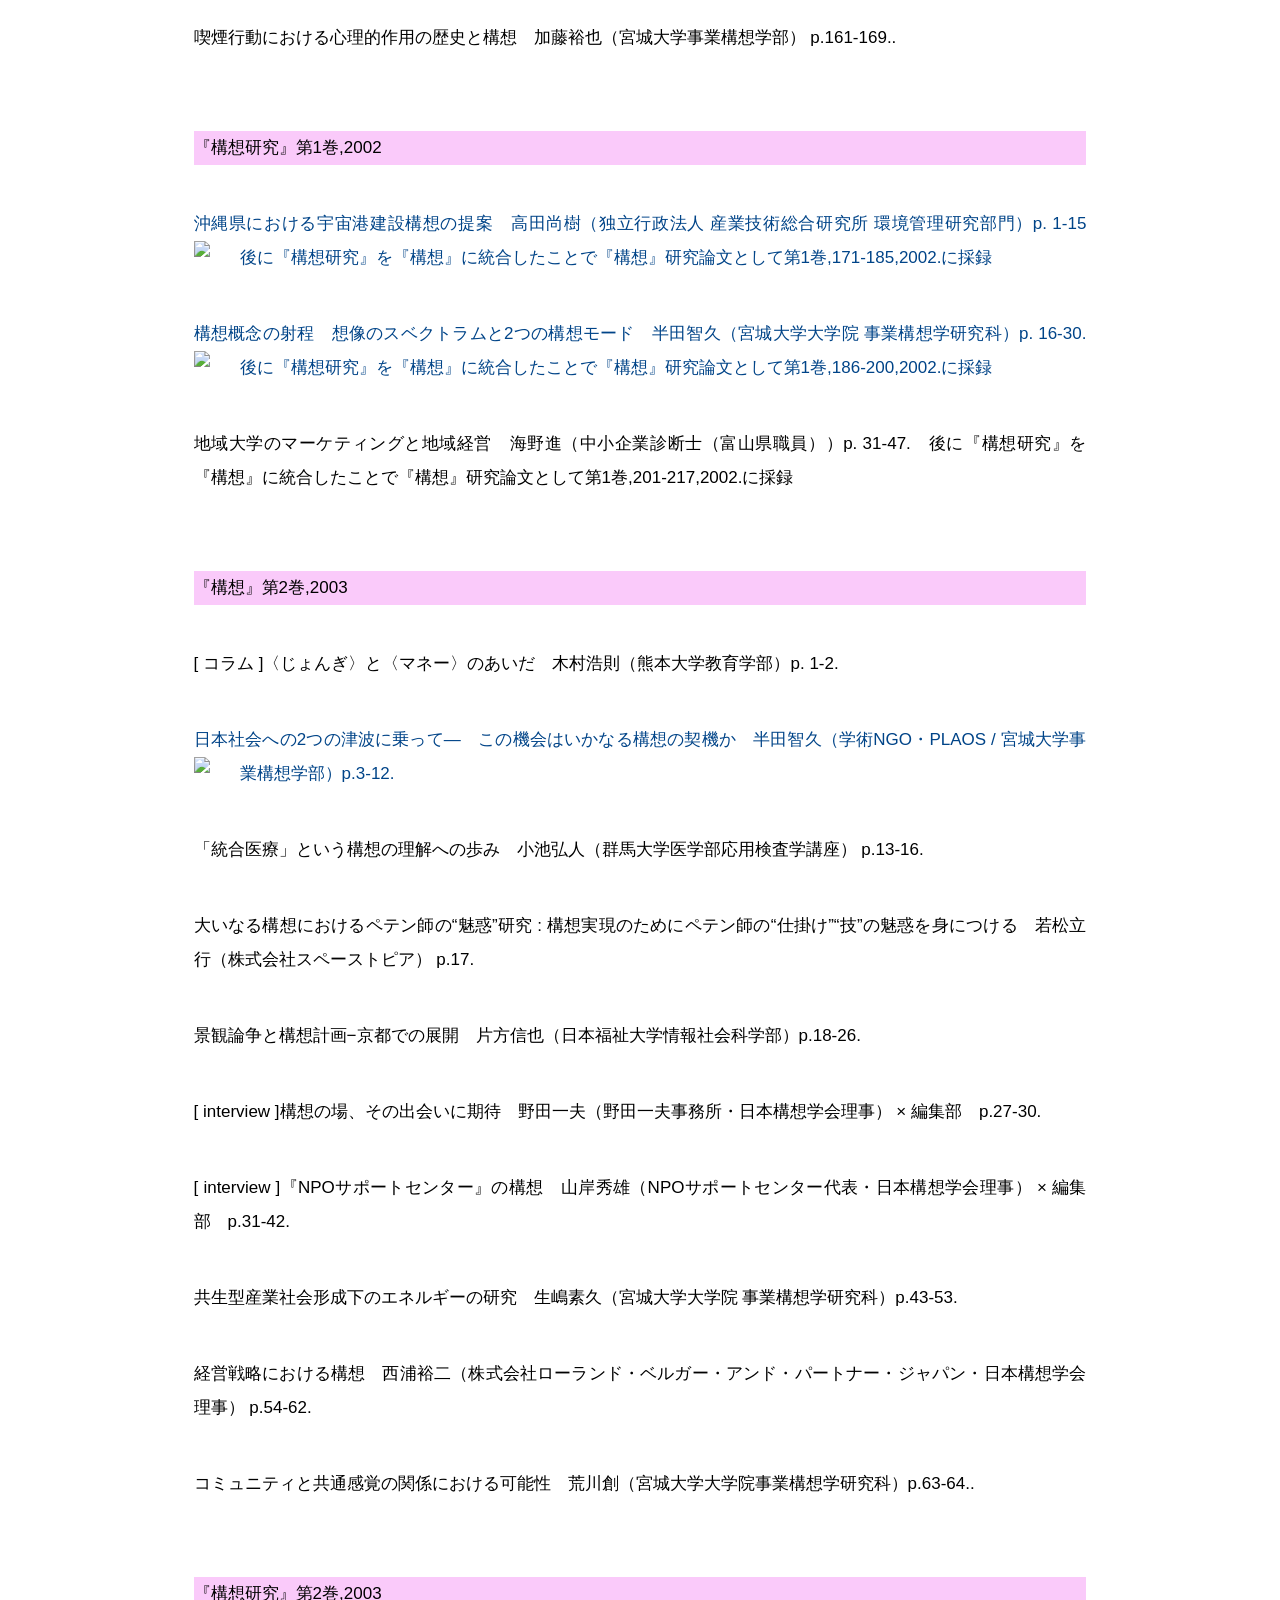
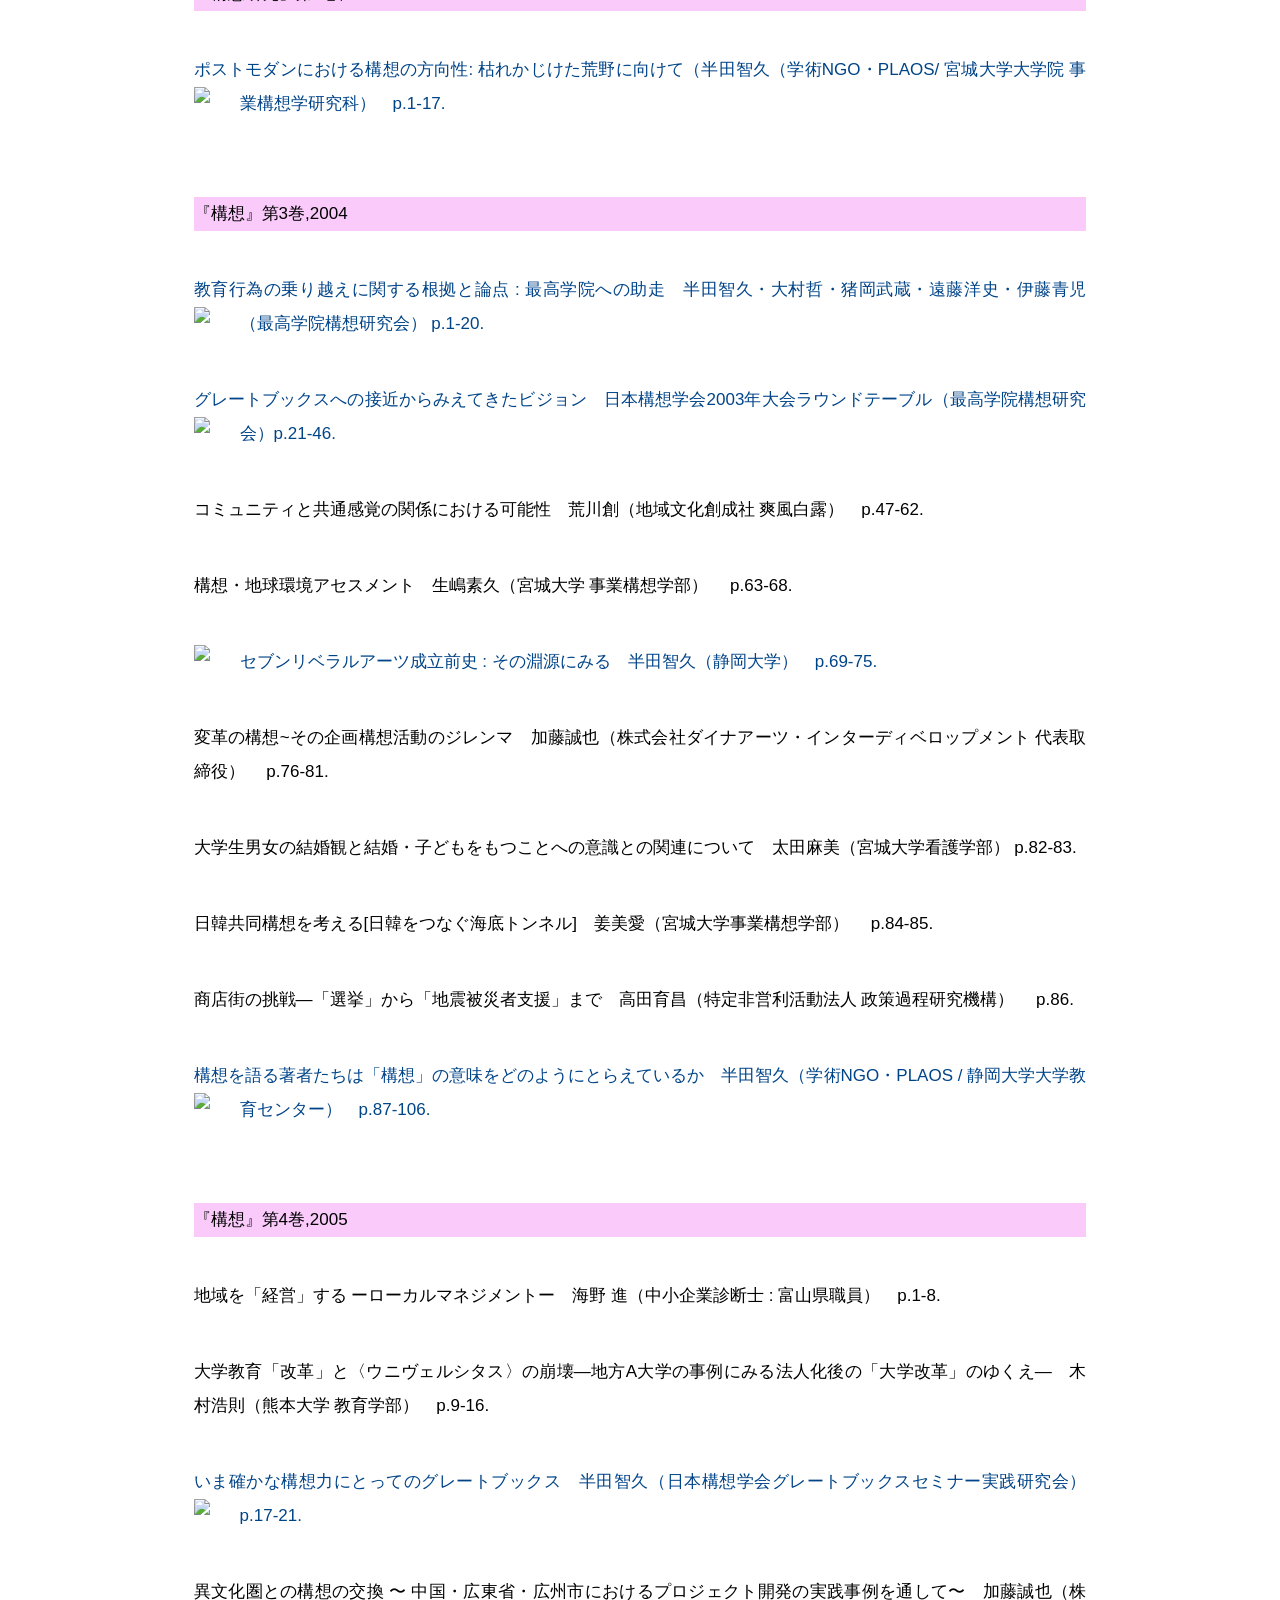
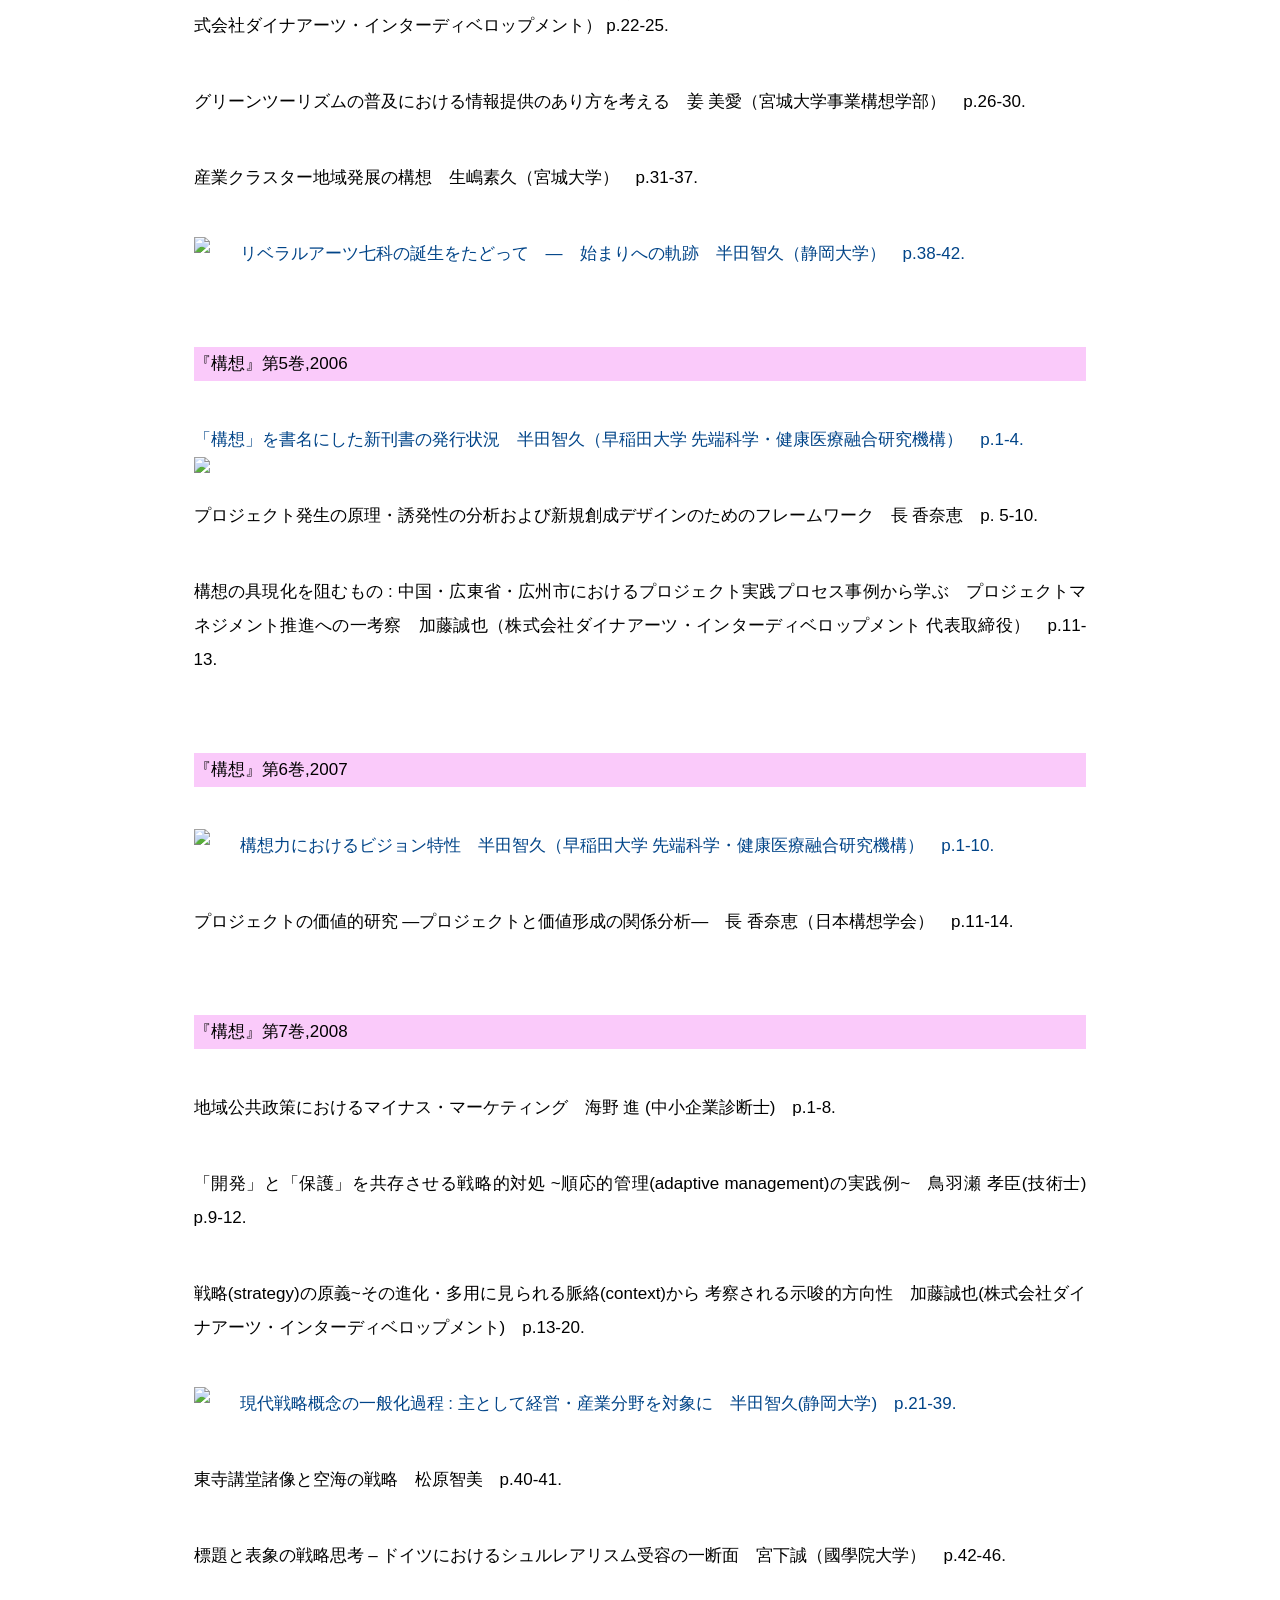
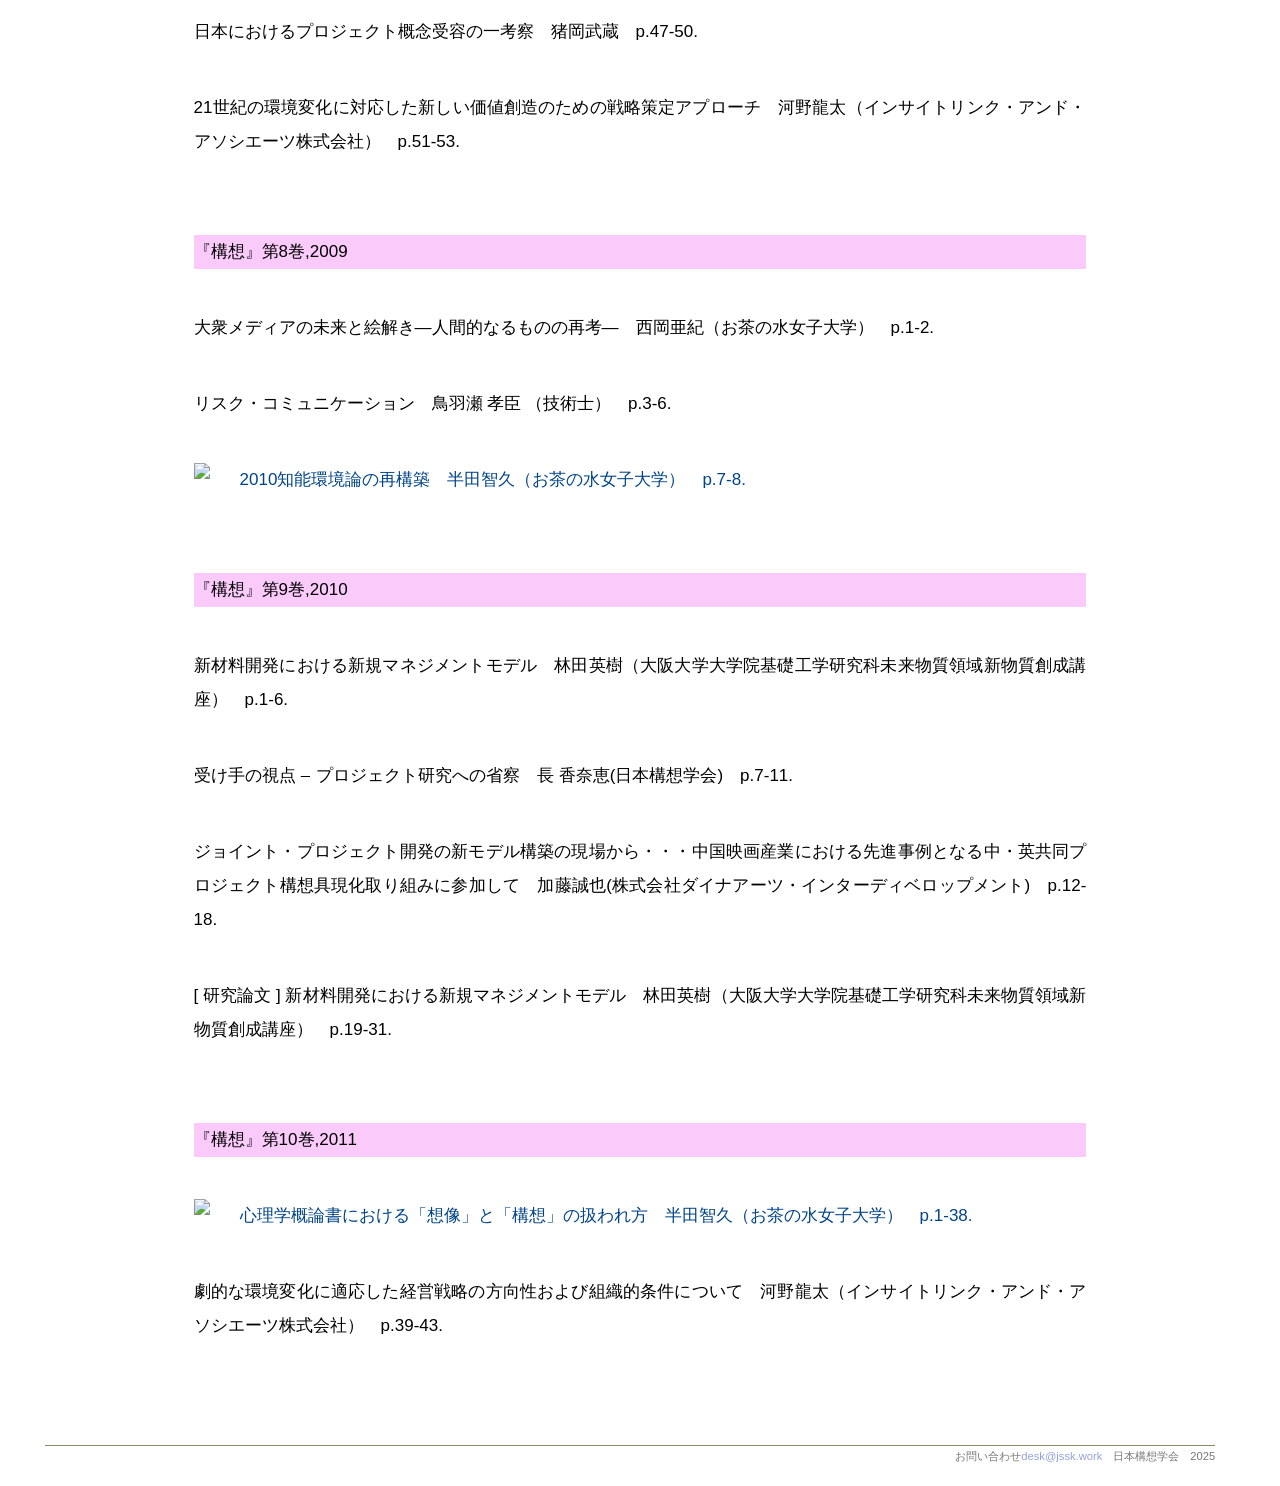
==== commit b81fcc1a: "Add files via upload" ====
--- a/jour.html
+++ b/jour.html
@@ -80,7 +80,6 @@
 <br>
 
 <p>　通常、綜合学藝誌といえば専ら学術論文を載せますが、上記のような歴史を踏まえ、本誌がその継承を構想するとすれば、なんらかのかたちで「構想」にかかわる学術論文はむろんのこと、それに加えて同様の内容をもつ評論やルポルタージュ、エッセイ、インタピュー、コラム記事など、内容でいえば、たとえばさまざまな構想（まるで総合商社のごとく宇宙開発から健康朝食のレシピまで）の紹介や歴史などは典型的なコンテンツとなりましょう。さらにはそれ自体が「構想」の結果である短編小説や詩歌、俳句、川柳、楽譜、あるいは写真、イラストなど多様な文書・作品をも掲載する綜合誌をめざします。そうでもしないと、この「構想」なるものにはとても接近できそうにないと思われるからです。</p>
-</div>
 <br>
 <br>
 <div class="clear"></div>
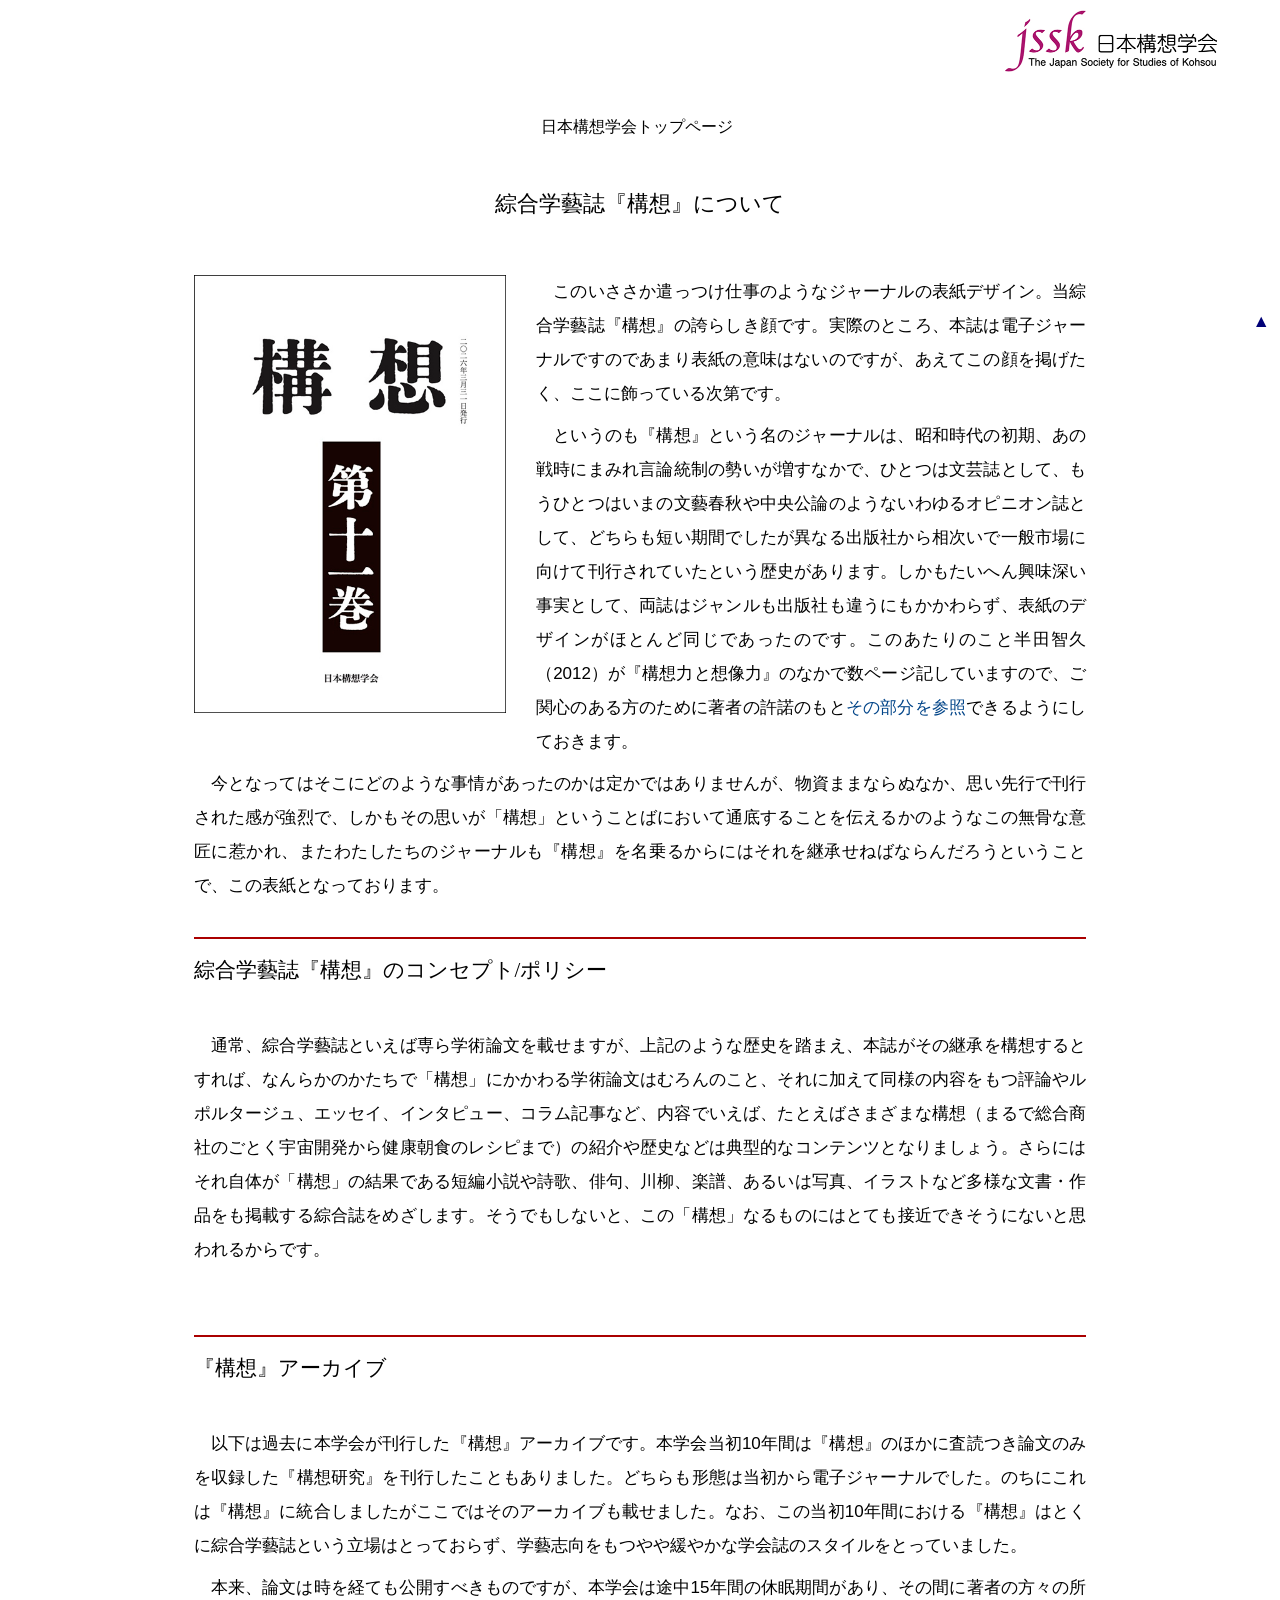
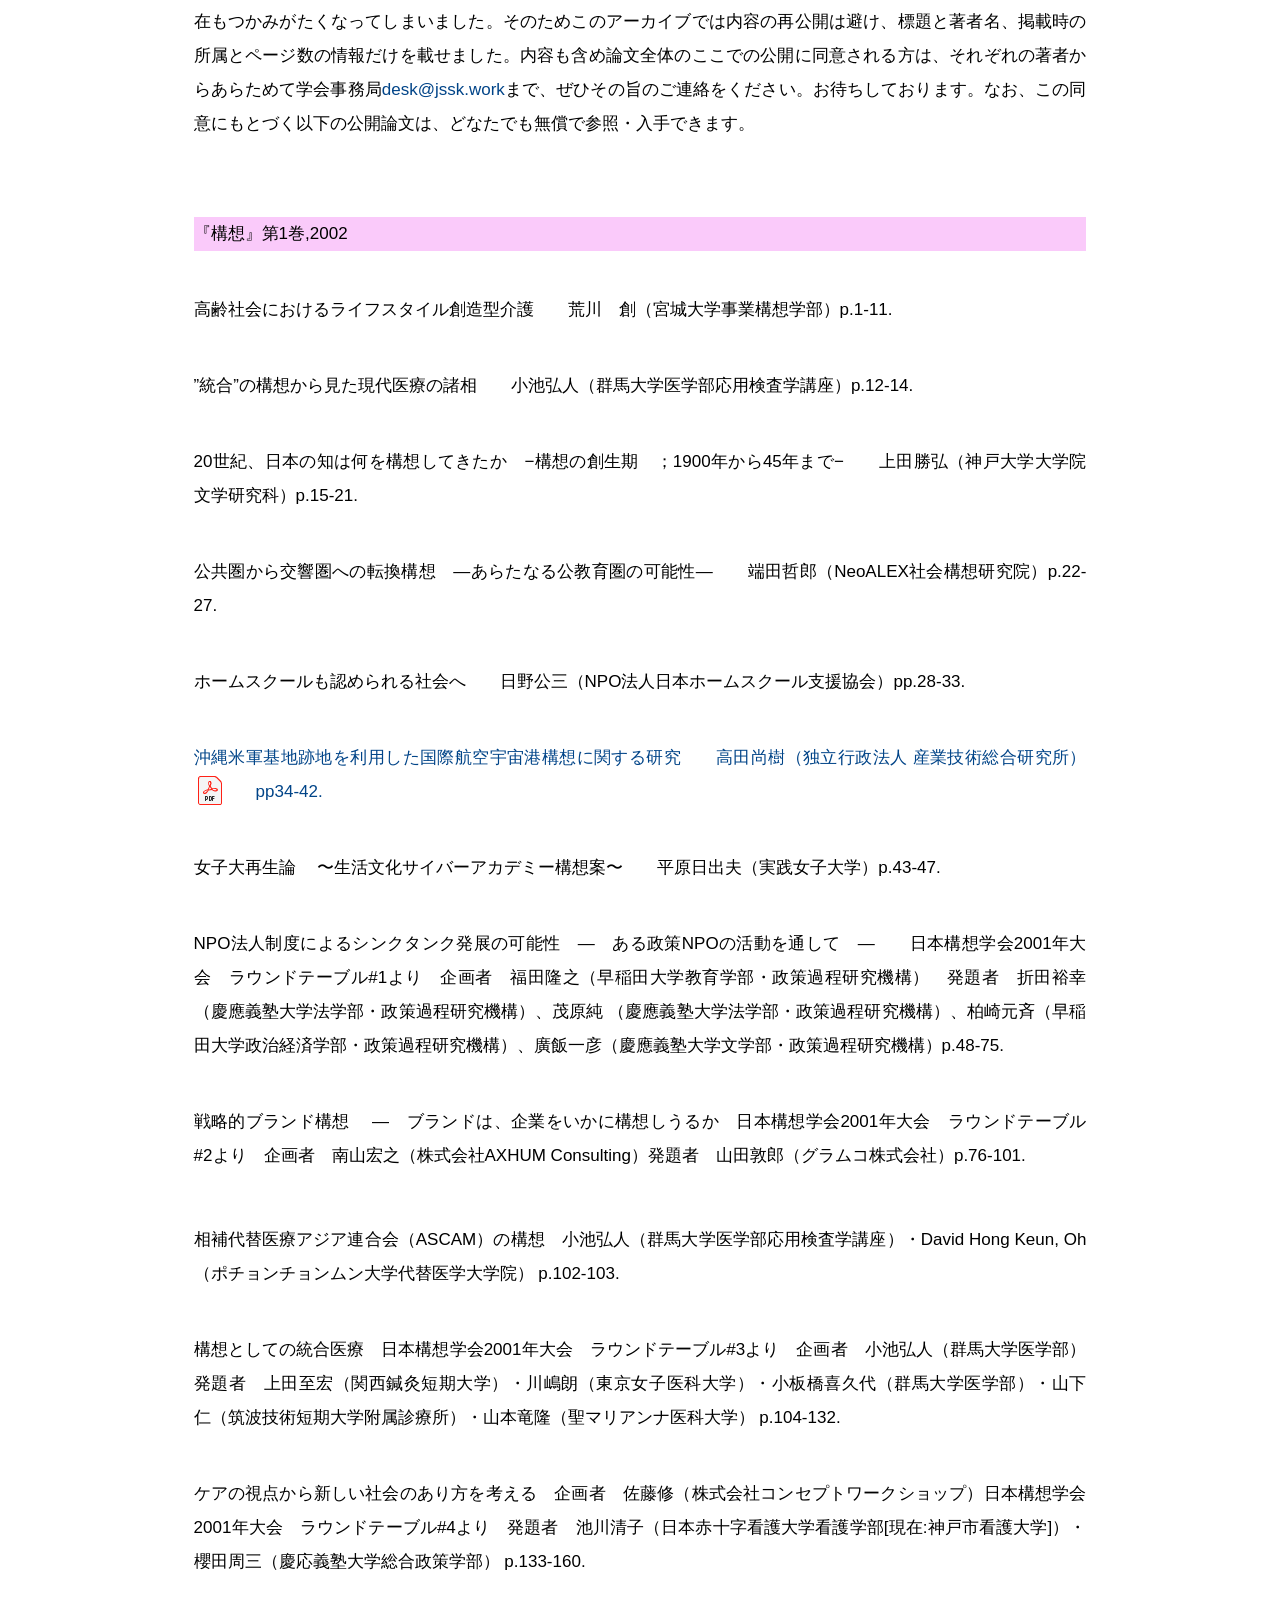
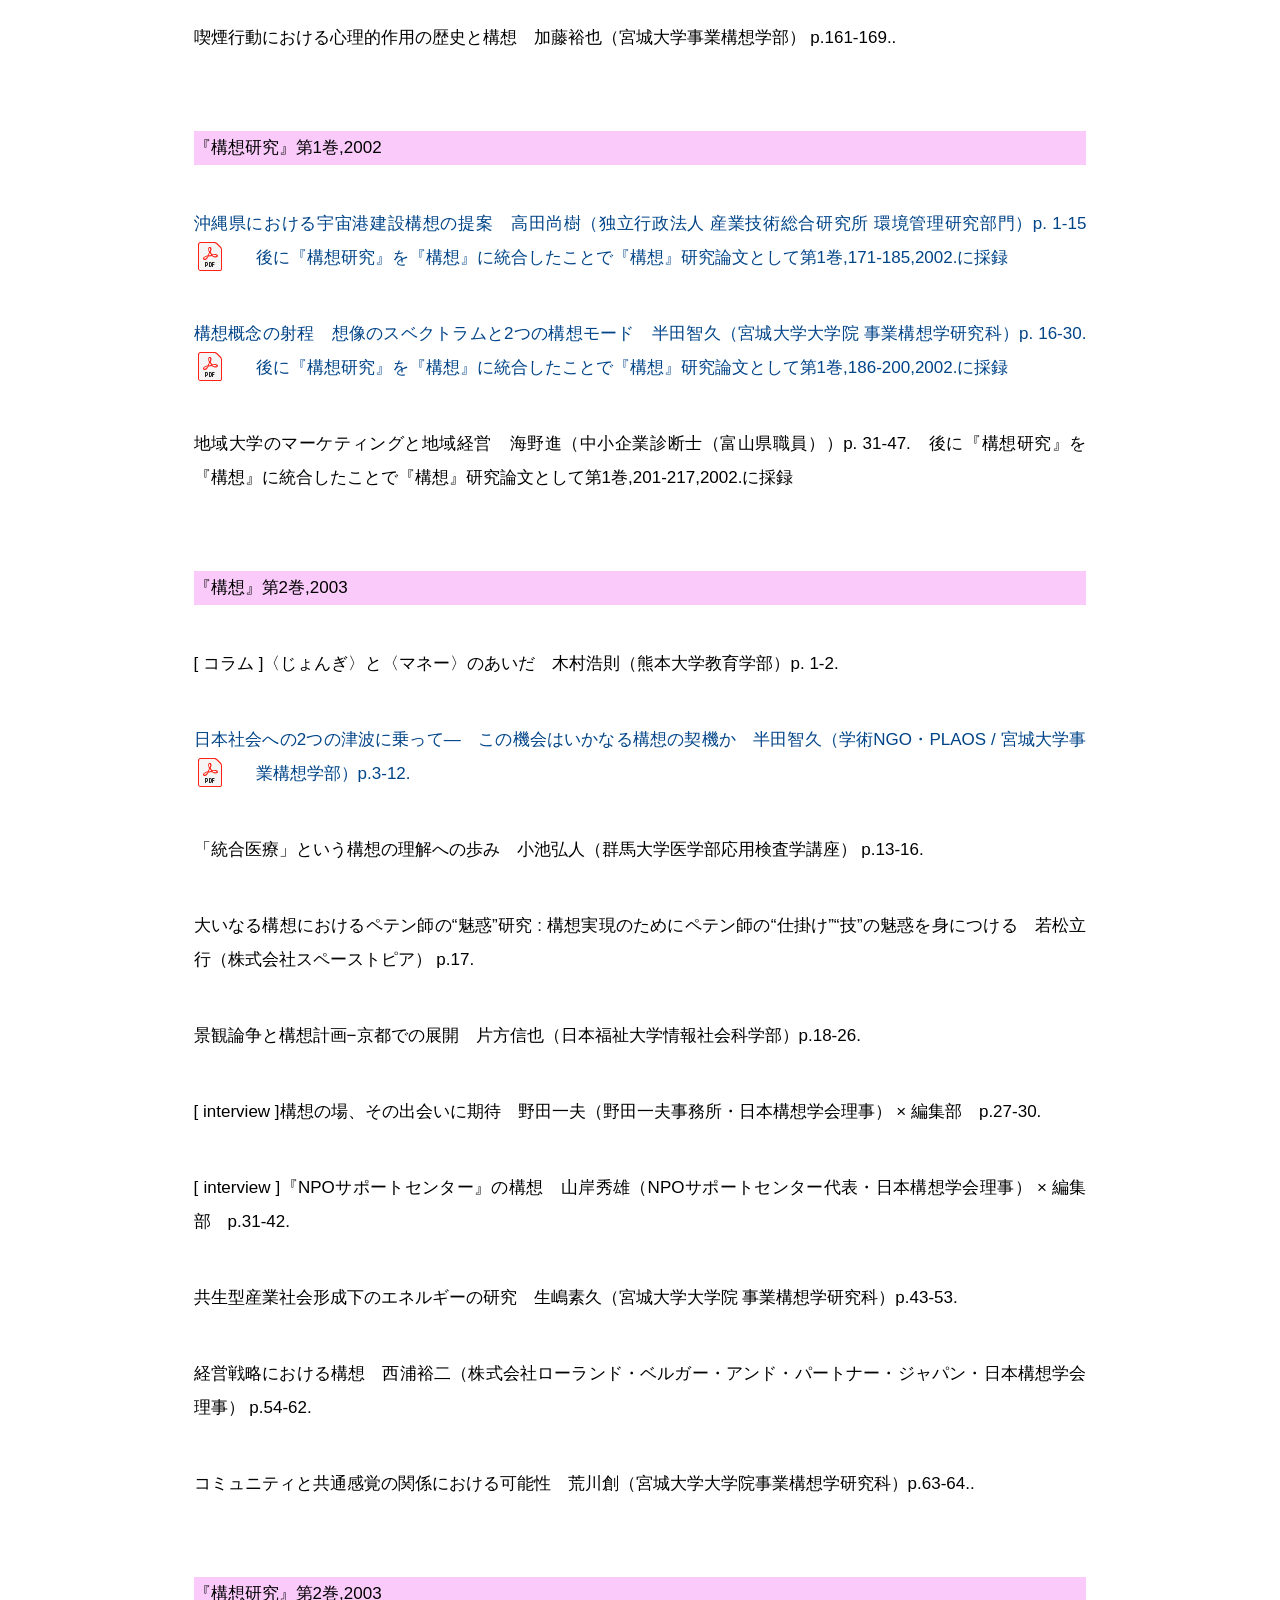
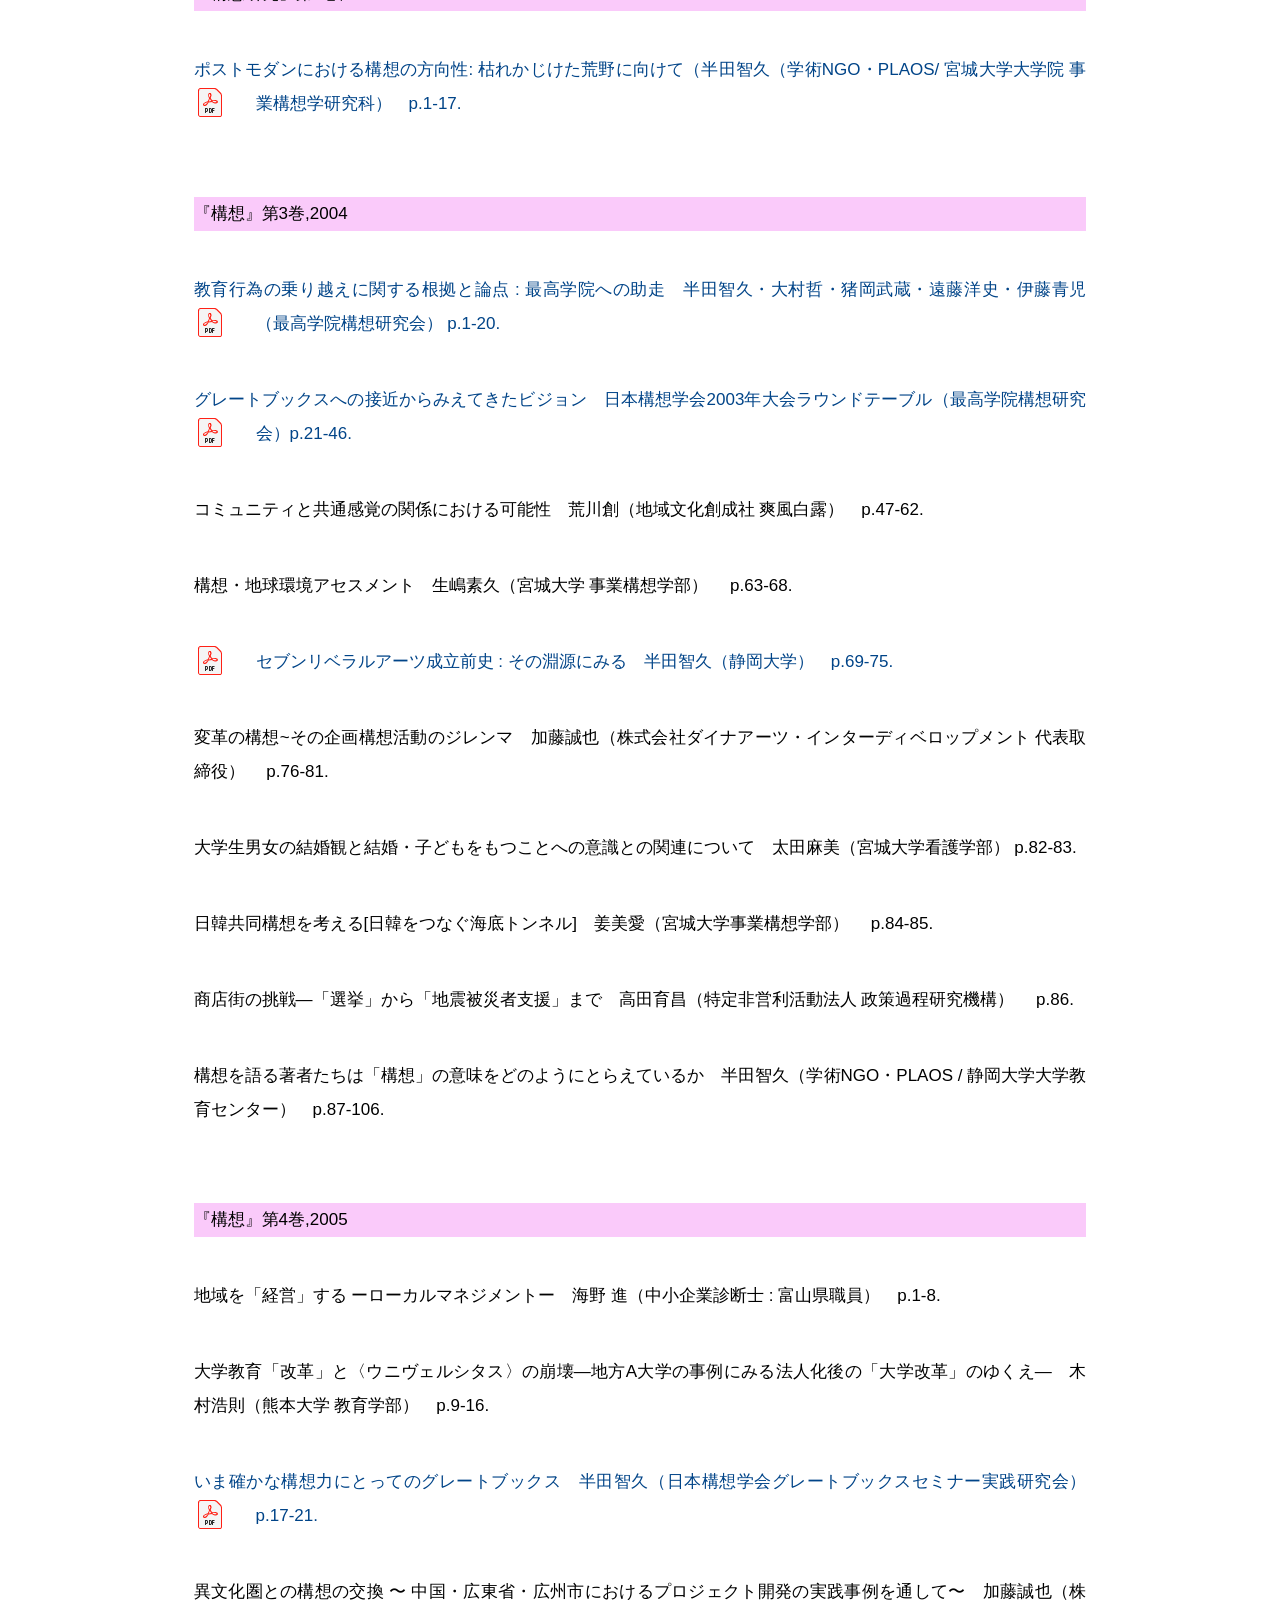
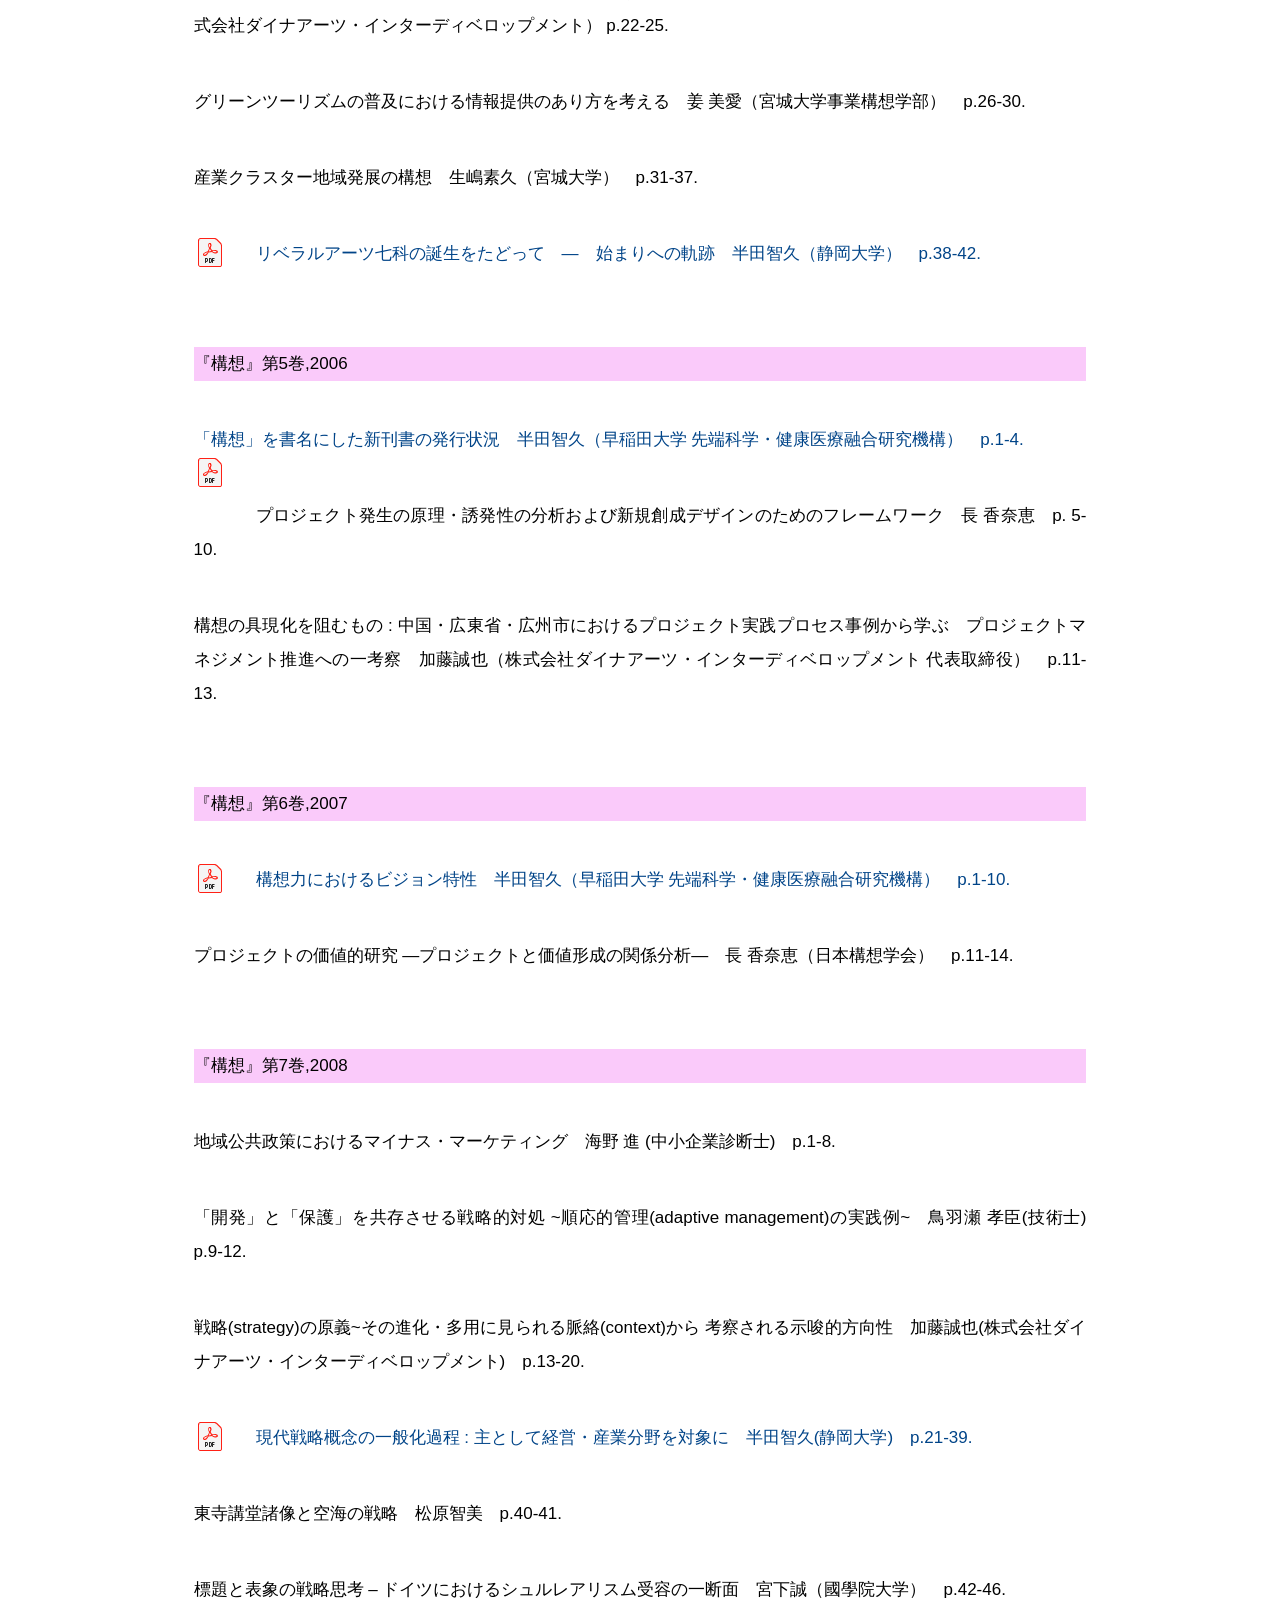
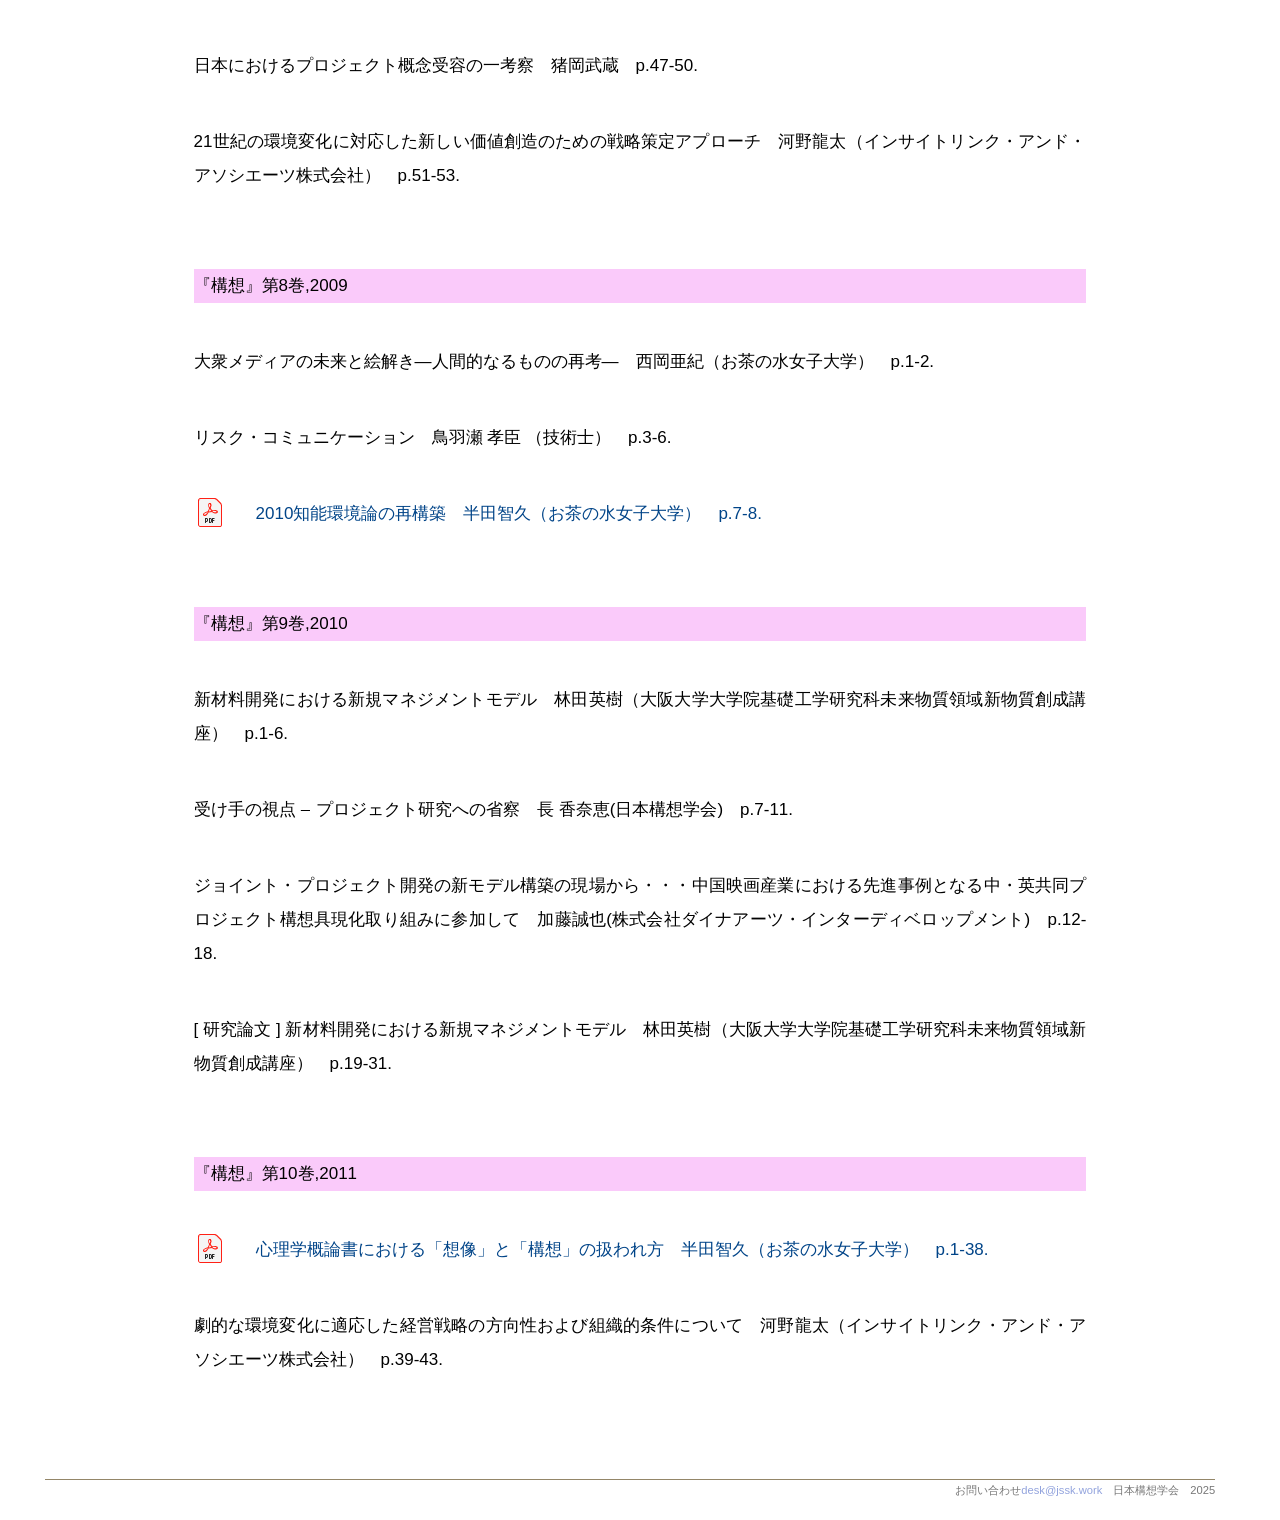
==== commit ffb9b49a: "Add files via upload" ====
--- a/jour.html
+++ b/jour.html
@@ -175,7 +175,7 @@
 <br>
 <p>商店街の挑戦—「選挙」から「地震被災者支援」まで　高田育昌（特定非営利活動法人 政策過程研究機構） 　p.86.</p>
 <br>
-<p><a href="pdf/k3-87.pdf">構想を語る著者たちは「構想」の意味をどのようにとらえているか　半田智久（学術NGO・PLAOS / 静岡大学大学教育センター）　p.87-106.　<img src="images/PDF.png"></a></p>
+<p>構想を語る著者たちは「構想」の意味をどのようにとらえているか　半田智久（学術NGO・PLAOS / 静岡大学大学教育センター）　p.87-106.</p>
 
 <br><br>
 
